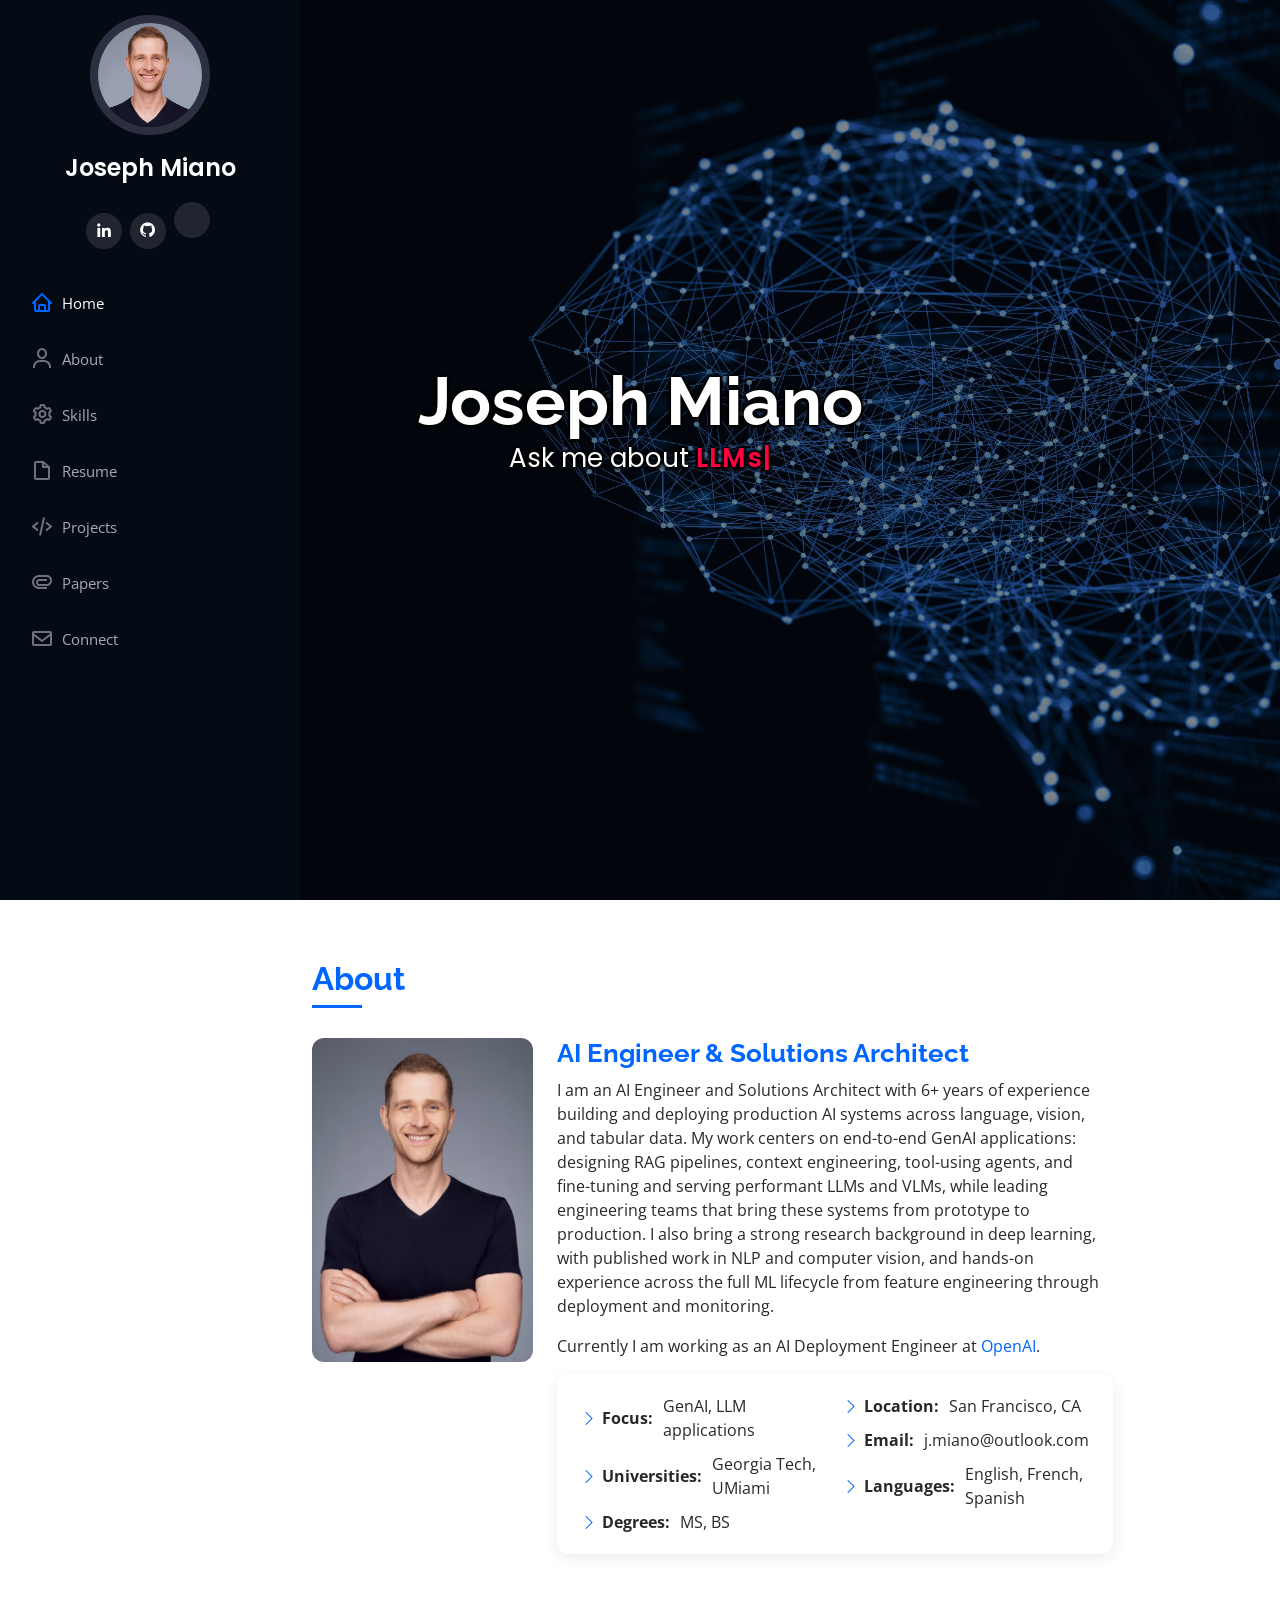
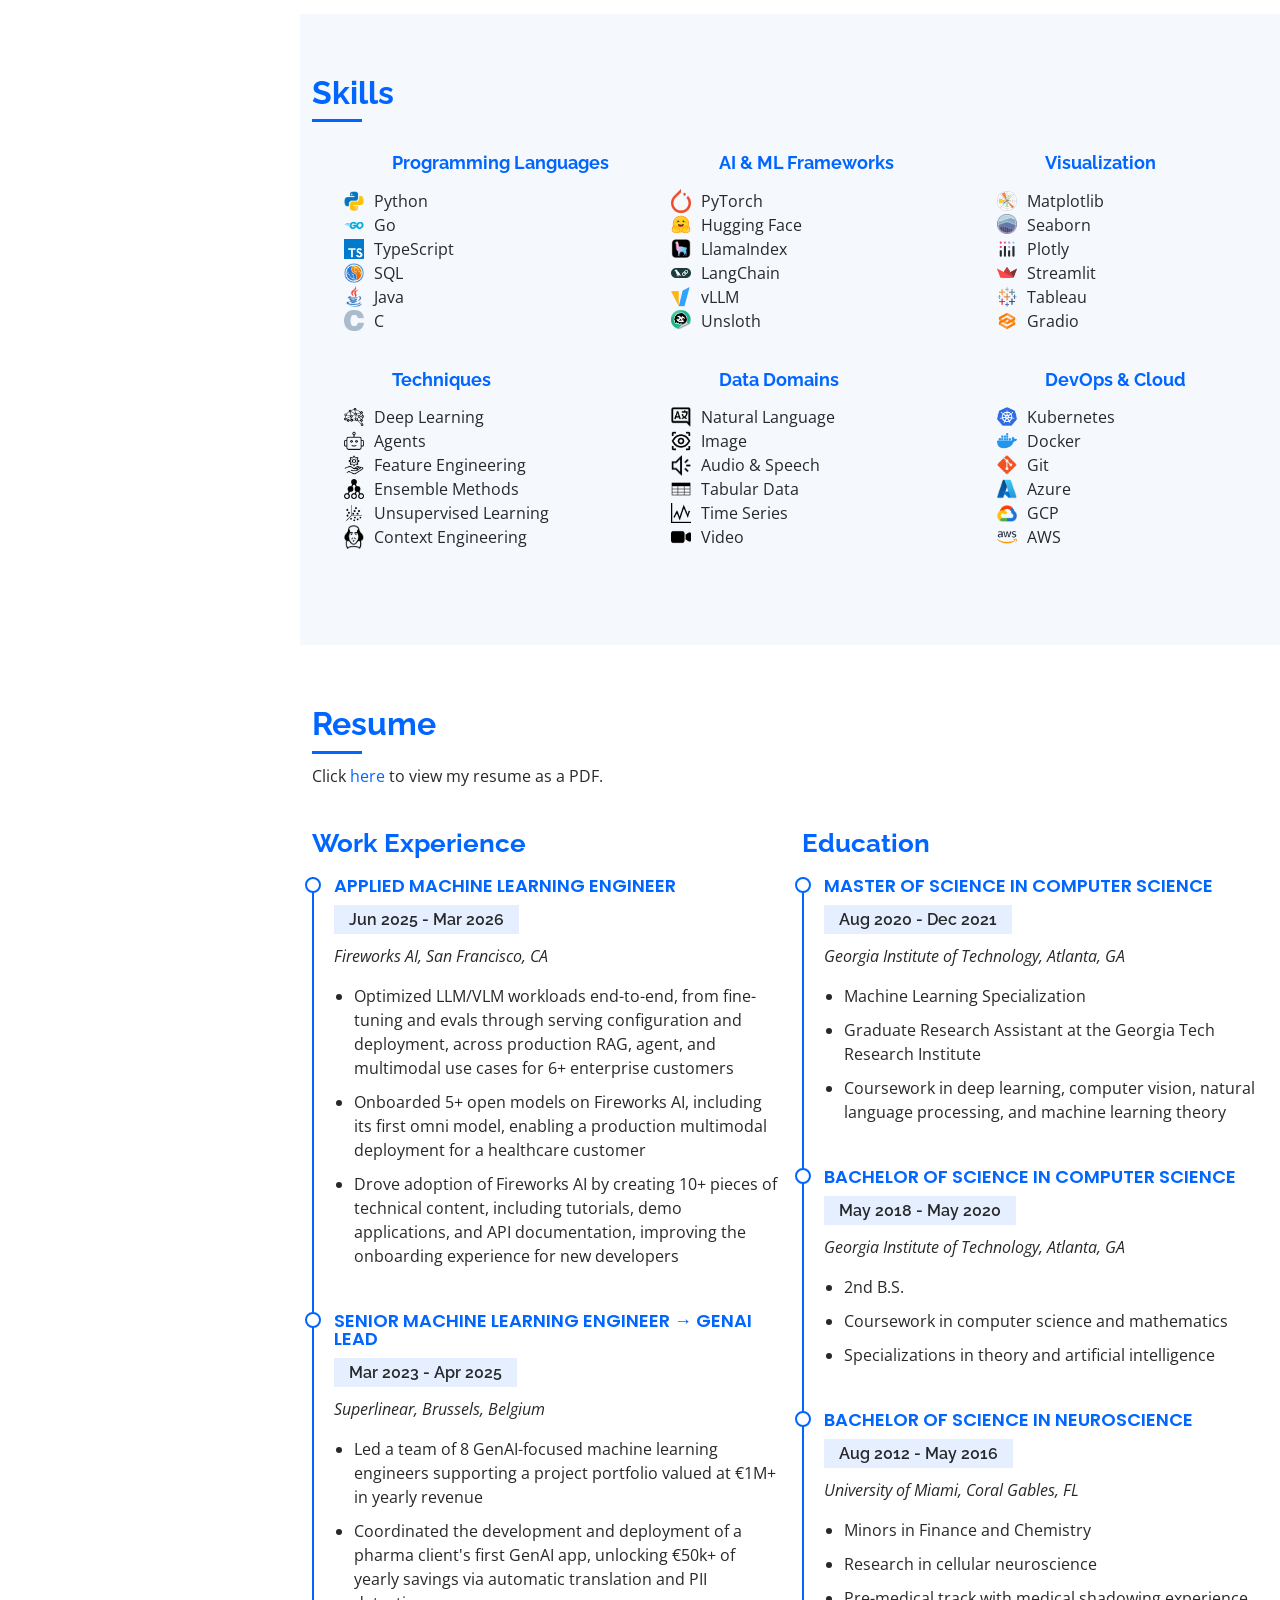
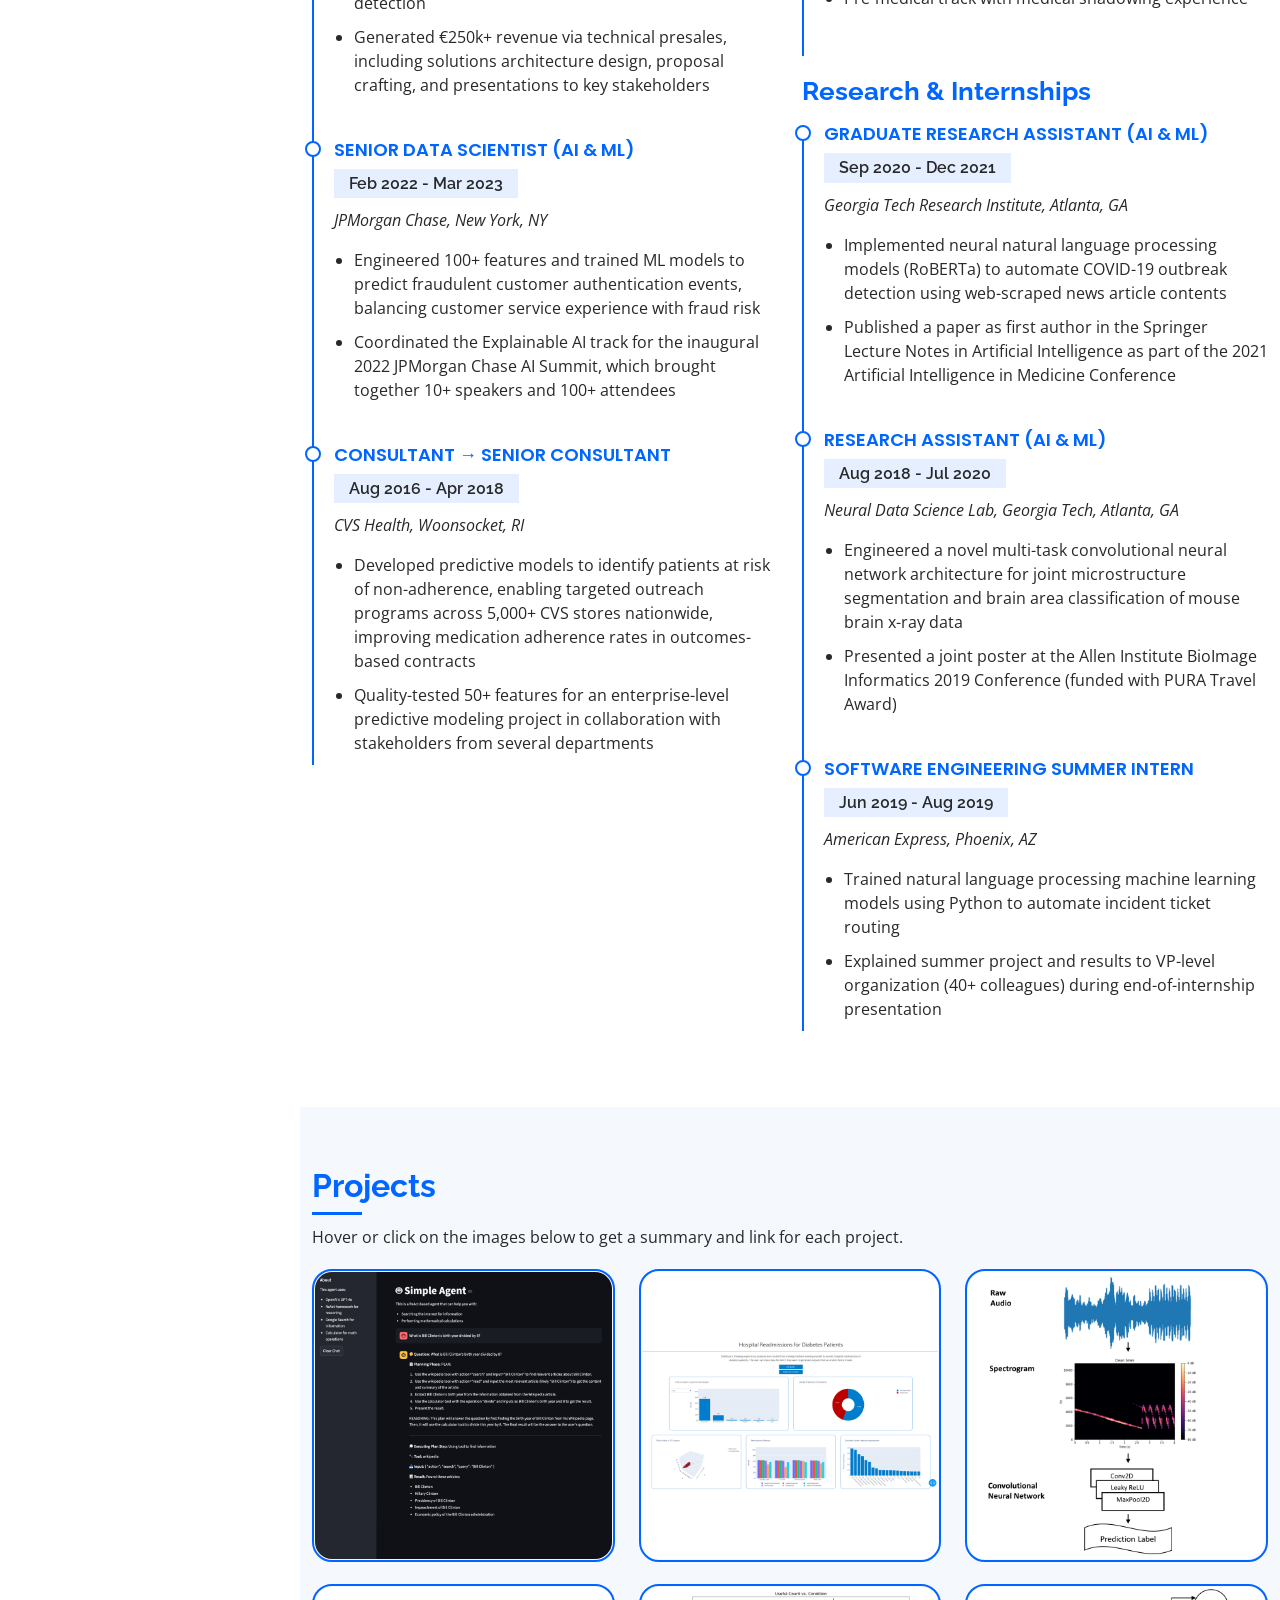
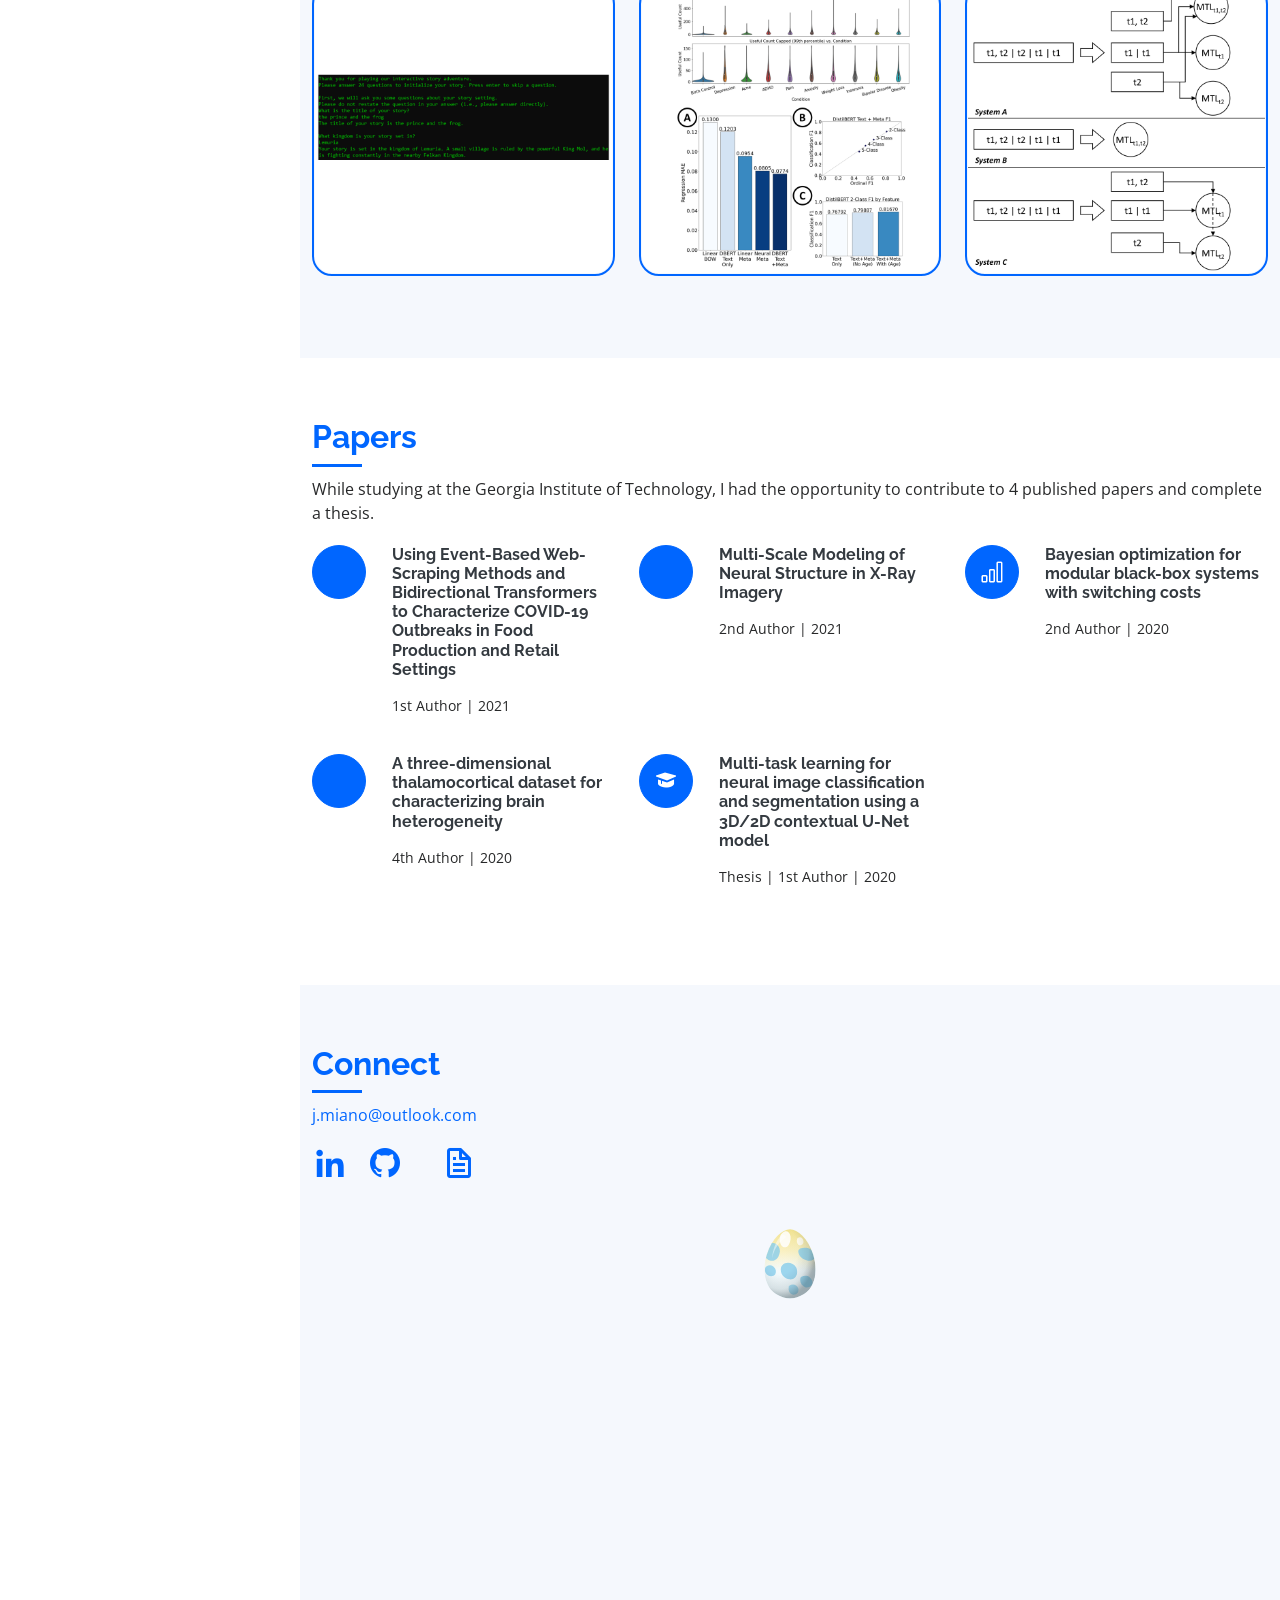
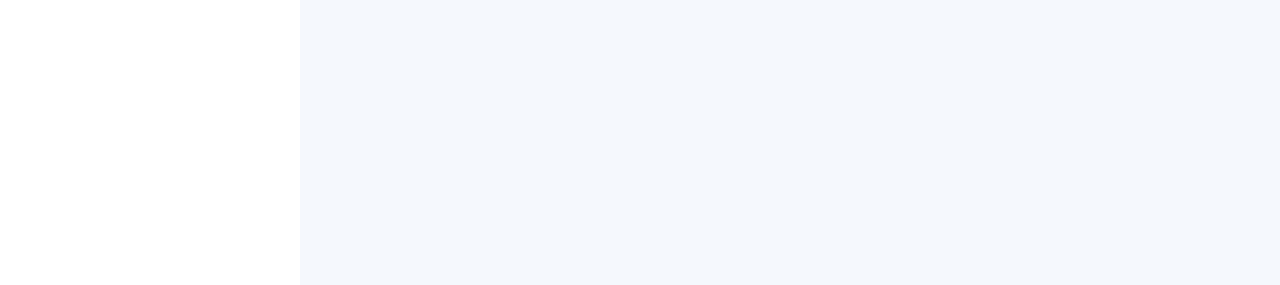
==== index.html @ 92271316 "feat: more focused title" ====
<!DOCTYPE html>
<html lang="en">

<head>
  <meta charset="utf-8">
  <meta content="width=device-width, initial-scale=1.0" name="viewport">

  <title>Joseph Miano | AI Engineer</title>
  <meta content="AI Engineer and Solutions Architect with 6+ years building production AI systems. Portfolio featuring GenAI, LLMs, RAG pipelines, agents, deep learning, computer vision, and NLP." name="description">
  <meta content="joseph, joe, miano, joseph miano, joe miano, joseph d miano, joseph donald miano, data scientist, machine learning, machine learning engineer, software engineer, generative ai, llm, san francisco, sf, bay area, california, deep learning, brain, artificial intelligence, ai, neuroscience, neural network, data science, ai engineer, solutions architect, solution architect, portfolio" name="keywords">
  <meta content="Joseph Miano" name="author">
  <meta content="#0066ff" name="theme-color">
  <link rel="canonical" href="https://josephmiano.com/">

  <!-- Open Graph -->
  <meta property="og:type" content="website">
  <meta property="og:locale" content="en_US">
  <meta property="og:site_name" content="Joseph Miano">
  <meta property="og:title" content="Joseph Miano | AI Engineer">
  <meta property="og:description" content="AI Engineer and Solutions Architect with 6+ years building production AI systems. GenAI, LLMs, RAG, agents, deep learning, and more.">
  <meta property="og:url" content="https://josephmiano.com/">
  <meta property="og:image" content="https://josephmiano.com/assets/img/joseph-miano-ai-engineer.jpg">
  <meta property="og:image:alt" content="Joseph Miano - AI Engineer and Solutions Architect">

  <!-- Twitter Card -->
  <meta name="twitter:card" content="summary">
  <meta name="twitter:title" content="Joseph Miano | AI Engineer">
  <meta name="twitter:description" content="AI Engineer and Solutions Architect with 6+ years building production AI systems. GenAI, LLMs, RAG, agents, deep learning, and more.">
  <meta name="twitter:image" content="https://josephmiano.com/assets/img/joseph-miano-ai-engineer.jpg">
  <meta name="twitter:image:alt" content="Joseph Miano - AI Engineer and Solutions Architect">

  <!-- Favicons -->
  <link href="assets/img/brain-blue.png" rel="icon">
  <link href="assets/img/brain-blue.png" rel="apple-touch-icon">

  <!-- Google Fonts -->
  <link href="https://fonts.googleapis.com/css?family=Open+Sans:300,300i,400,400i,600,600i,700,700i|Raleway:300,300i,400,400i,500,500i,600,600i,700,700i|Poppins:300,300i,400,400i,500,500i,600,600i,700,700i" rel="stylesheet">

  <!-- Vendor CSS Files -->
  <link href="assets/vendor/aos/aos.css" rel="stylesheet">
  <link href="assets/vendor/bootstrap/css/bootstrap.min.css" rel="stylesheet">
  <link href="assets/vendor/bootstrap-icons/bootstrap-icons.css" rel="stylesheet">
  <link href="assets/vendor/boxicons/css/boxicons.min.css" rel="stylesheet">
  <link href="assets/vendor/glightbox/css/glightbox.min.css" rel="stylesheet">
  <link href="assets/vendor/swiper/swiper-bundle.min.css" rel="stylesheet">
  <link href="https://cdn.jsdelivr.net/gh/jpswalsh/academicons@1/css/academicons.min.css" rel="stylesheet">

  <!-- Template Main CSS File -->
  <link href="assets/css/style.css" rel="stylesheet">
  <script>if ('scrollRestoration' in history) history.scrollRestoration = 'manual';</script>

  <!-- Structured Data -->
  <script type="application/ld+json">
  {
    "@context": "https://schema.org",
    "@graph": [
      {
        "@type": "WebSite",
        "@id": "https://josephmiano.com/#website",
        "name": "Joseph Miano",
        "url": "https://josephmiano.com/",
        "publisher": {"@id": "https://josephmiano.com/#person"},
        "inLanguage": "en-US"
      },
      {
        "@type": "WebPage",
        "@id": "https://josephmiano.com/#webpage",
        "url": "https://josephmiano.com/",
        "name": "Joseph Miano | AI Engineer",
        "isPartOf": {"@id": "https://josephmiano.com/#website"},
        "about": {"@id": "https://josephmiano.com/#person"},
        "datePublished": "2021-01-01",
        "dateModified": "2026-03-20",
        "description": "AI Engineer and Solutions Architect with 6+ years building production AI systems. Portfolio featuring GenAI, LLMs, RAG pipelines, agents, deep learning, computer vision, and NLP.",
        "inLanguage": "en-US",
        "primaryImageOfPage": {
          "@type": "ImageObject",
          "url": "https://josephmiano.com/assets/img/joseph-miano-ai-engineer.jpg"
        }
      },
      {
        "@type": "ProfilePage",
        "@id": "https://josephmiano.com/#profilepage",
        "mainEntity": {"@id": "https://josephmiano.com/#person"},
        "dateCreated": "2021-01-01",
        "dateModified": "2026-03-20"
      },
      {
        "@type": "Person",
        "@id": "https://josephmiano.com/#person",
        "name": "Joseph Miano",
        "givenName": "Joseph",
        "familyName": "Miano",
        "additionalName": ["Joe", "Joseph D Miano", "Joseph Donald Miano"],
        "disambiguatingDescription": "AI Engineer and Solutions Architect specializing in GenAI, LLMs, and deep learning, based in San Francisco. Not to be confused with the vascular biology researcher of the same name.",
        "jobTitle": "Applied Machine Learning Engineer",
        "description": "AI Engineer and Solutions Architect with 6+ years building production AI systems across GenAI, LLMs, RAG, agents, deep learning, computer vision, and NLP.",
        "url": "https://josephmiano.com/",
        "email": "j.miano@outlook.com",
        "image": {
          "@type": "ImageObject",
          "url": "https://josephmiano.com/assets/img/joseph-miano-ai-engineer.jpg",
          "caption": "Joseph Miano - AI Engineer"
        },
        "sameAs": [
          "https://www.linkedin.com/in/joseph-miano",
          "https://github.com/jmiano",
          "https://scholar.google.com/citations?user=P4LGsnYAAAAJ&hl=en",
          "https://huggingface.co/jmiano",
          "https://dblp.org/pid/294/3571.html"
        ],
        "worksFor": {
          "@type": "Organization",
          "name": "Fireworks AI",
          "url": "https://fireworks.ai/"
        },
        "alumniOf": [
          {
            "@type": "CollegeOrUniversity",
            "name": "Georgia Institute of Technology",
            "url": "https://www.gatech.edu/"
          },
          {
            "@type": "CollegeOrUniversity",
            "name": "University of Miami",
            "url": "https://www.miami.edu/"
          }
        ],
        "hasCredential": [
          {
            "@type": "EducationalOccupationalCredential",
            "credentialCategory": "degree",
            "educationalLevel": "Master of Science",
            "about": {"@type": "DefinedTerm", "name": "Computer Science"},
            "recognizedBy": {"@type": "CollegeOrUniversity", "name": "Georgia Institute of Technology"}
          },
          {
            "@type": "EducationalOccupationalCredential",
            "credentialCategory": "degree",
            "educationalLevel": "Bachelor of Science",
            "about": {"@type": "DefinedTerm", "name": "Computer Science"},
            "recognizedBy": {"@type": "CollegeOrUniversity", "name": "Georgia Institute of Technology"}
          },
          {
            "@type": "EducationalOccupationalCredential",
            "credentialCategory": "degree",
            "educationalLevel": "Bachelor of Science",
            "about": {"@type": "DefinedTerm", "name": "Neuroscience"},
            "recognizedBy": {"@type": "CollegeOrUniversity", "name": "University of Miami"}
          }
        ],
        "hasOccupation": {
          "@type": "Occupation",
          "name": "AI Engineer",
          "occupationalCategory": "15-2051",
          "skills": "Machine Learning, Deep Learning, Generative AI, Large Language Models, RAG, Computer Vision, NLP"
        },
        "knowsAbout": [
          "Artificial Intelligence",
          "Large Language Models",
          "Generative AI",
          "RAG Pipelines",
          "AI Agents",
          "Deep Learning",
          "Computer Vision",
          "Natural Language Processing",
          "Machine Learning",
          "PyTorch",
          "Python",
          "Retrieval-Augmented Generation",
          "Fine-tuning LLMs",
          "Context Engineering",
          "Solutions Architecture"
        ],
        "knowsLanguage": [
          {"@type": "Language", "name": "English"},
          {"@type": "Language", "name": "French"},
          {"@type": "Language", "name": "Spanish"}
        ],
        "address": {
          "@type": "PostalAddress",
          "addressLocality": "San Francisco",
          "addressRegion": "CA",
          "addressCountry": "US"
        }
      },
      {
        "@type": "ScholarlyArticle",
        "headline": "Using Event-Based Web-Scraping Methods and Bidirectional Transformers to Characterize COVID-19 Outbreaks in Food Production and Retail Settings",
        "author": {"@id": "https://josephmiano.com/#person"},
        "datePublished": "2021",
        "url": "https://link.springer.com/chapter/10.1007/978-3-030-77211-6_21",
        "publisher": {"@type": "Organization", "name": "Springer"},
        "isPartOf": {"@type": "PublicationVolume", "name": "Lecture Notes in Artificial Intelligence"}
      },
      {
        "@type": "ScholarlyArticle",
        "headline": "Multi-Scale Modeling of Neural Structure in X-Ray Imagery",
        "author": {"@id": "https://josephmiano.com/#person"},
        "datePublished": "2021",
        "url": "https://ieeexplore.ieee.org/abstract/document/9506174",
        "publisher": {"@type": "Organization", "name": "IEEE"}
      },
      {
        "@type": "ScholarlyArticle",
        "headline": "Bayesian optimization for modular black-box systems with switching costs",
        "author": {"@id": "https://josephmiano.com/#person"},
        "datePublished": "2020",
        "url": "https://proceedings.mlr.press/v161/lin21c.html",
        "publisher": {"@type": "Organization", "name": "PMLR"}
      },
      {
        "@type": "ScholarlyArticle",
        "headline": "A three-dimensional thalamocortical dataset for characterizing brain heterogeneity",
        "author": {"@id": "https://josephmiano.com/#person"},
        "datePublished": "2020",
        "url": "https://www.nature.com/articles/s41597-020-00692-y",
        "publisher": {"@type": "Organization", "name": "Nature"}
      },
      {
        "@type": "Thesis",
        "headline": "Multi-task learning for neural image classification and segmentation using a 3D/2D contextual U-Net model",
        "author": {"@id": "https://josephmiano.com/#person"},
        "datePublished": "2020",
        "url": "https://repository.gatech.edu/entities/publication/5516d150-8241-43d4-897c-60e61f9ffe4b",
        "inSupportOf": "Bachelor of Science in Computer Science",
        "sourceOrganization": {"@type": "CollegeOrUniversity", "name": "Georgia Institute of Technology"}
      }
    ]
  }
  </script>

  <!-- =======================================================
  * Template Name: iPortfolio - v3.7.0
  * Template URL: https://bootstrapmade.com/iportfolio-bootstrap-portfolio-websites-template/
  * Author: BootstrapMade.com
  * License: https://bootstrapmade.com/license/
  ======================================================== -->
</head>

<body>

  <!-- ======= Mobile nav toggle button ======= -->
  <i class="bi bi-list mobile-nav-toggle d-xl-none"></i>

  <!-- ======= Header ======= -->
  <header id="header">
    <div class="d-flex flex-column">

      <div class="profile">
        <a href="#about" class="scrollto"><img src="assets/img/Joseph-Miano.jpeg" alt="Joseph Miano Portrait" class="img-fluid rounded-circle"></a>
        <div class="text-light profile-name"><a href="index.html">Joseph Miano</a></div>
        <div class="social-links mt-3 text-center">
          <a href="https://www.linkedin.com/in/joseph-miano" class="linkedin" target="_blank" rel="noopener noreferrer"><i class="bx bxl-linkedin"></i></a>
          <a href="https://github.com/jmiano" class="github" target="_blank" rel="noopener noreferrer"><i class="bx bxl-github"></i></a>
          <a href="https://scholar.google.com/citations?user=P4LGsnYAAAAJ&hl=en" class="google-scholar" target="_blank" rel="noopener noreferrer"><i class="ai ai-google-scholar"></i></a>
        </div>
      </div>

      <nav id="navbar" class="nav-menu navbar">
        <ul>
          <li><a href="#hero" class="nav-link scrollto active"><i class="bx bx-home"></i> <span>Home</span></a></li>
          <li><a href="#about" class="nav-link scrollto"><i class="bx bx-user"></i> <span>About</span></a></li>
          <li><a href="#skills" class="nav-link scrollto"><i class="bx bx-cog"></i> <span>Skills</span></a></li>
          <li><a href="#resume" class="nav-link scrollto"><i class="bx bx-file-blank"></i> <span>Resume</span></a></li>
          <li><a href="#projects" class="nav-link scrollto"><i class="bx bx-code-alt"></i> <span>Projects</span></a></li>
          <li><a href="#papers" class="nav-link scrollto"><i class="bx bx-paperclip"></i> <span>Papers</span></a></li>
          <li><a href="#contact" class="nav-link scrollto"><i class="bx bx-envelope"></i> <span>Connect</span></a></li>
        </ul>
      </nav><!-- .nav-menu -->
    </div>
  </header><!-- End Header -->

  <!-- ======= Hero Section ======= -->
  <section id="hero" class="d-flex flex-column justify-content-center align-items-center">
    <div class="hero-container" data-aos="fade-in">
      <h1>Joseph Miano</h1>
    </div>
    <div class="hero-container" data-aos="fade-in">
      <p>Ask me about <span class="typed" data-typed-items="Agents, LLMs, RAG, GenAI, Deep Learning, Machine Learning, Computer Vision, NLP"></span></p>
    </div>
  </section><!-- End Hero -->

  <main id="main">

    <!-- ======= About Section ======= -->
    <section id="about" class="about">
      <div class="container">

        <div class="section-title">
          <h2>About</h2>
        </div>
        <div class="row" style="align-items: start;">
          <div class="col-lg-3 col-md-4 mb-4 mb-lg-0" data-aos="fade-right">
            <img src="assets/img/joseph-miano-ai-engineer.jpg" class="img-fluid about-photo" alt="Joseph Miano Profile" style="border-radius: 12px;">
          </div>
          <div class="col-lg-7 col-md-8 content d-flex flex-column" data-aos="fade-left">
            <h3 style="margin-top: 0;">AI Engineer &amp; Solutions Architect </h3>
            <p>I am an AI Engineer and Solutions Architect with 6+ years of experience building and deploying production AI systems across language, vision, and tabular data.
              My work centers on end-to-end GenAI applications: designing RAG pipelines, context engineering, tool-using agents, and fine-tuning and serving performant LLMs and VLMs, while leading engineering teams that bring these systems from prototype to production.
              I also bring a strong research background in deep learning, with published work in NLP and computer vision, and hands-on experience across the full ML lifecycle from feature engineering through deployment and monitoring.</p>
            <p>Currently I am working as an AI Deployment Engineer at <a href="https://openai.com/" target="_blank" rel="noopener noreferrer">OpenAI</a>.</p>
            <div>
            <div style="padding: 1.25rem 1.5rem; border-radius: 12px; background: #fff; box-shadow: 0 4px 16px rgba(0, 0, 0, 0.08); display: inline-block; text-align: left;">
              <ul style="margin-bottom: 0;" class="about-details">
                <li><i class="bi bi-chevron-right" style="color: #0066ff;"></i> <strong>Focus:</strong> <span>GenAI, LLM applications</span></li>
                <li><i class="bi bi-chevron-right" style="color: #0066ff;"></i> <strong>Universities:</strong> <span>Georgia Tech, UMiami</span></li>
                <li><i class="bi bi-chevron-right" style="color: #0066ff;"></i> <strong>Degrees:</strong> <span>MS, BS</span></li>
                <li><i class="bi bi-chevron-right" style="color: #0066ff;"></i> <strong>Location:</strong> <span>San Francisco, CA</span></li>
                <li><i class="bi bi-chevron-right" style="color: #0066ff;"></i> <strong>Email:</strong> <span>j.miano@outlook.com</span></li>
                <li><i class="bi bi-chevron-right" style="color: #0066ff;"></i> <strong>Languages:</strong> <span>English, French, Spanish</span></li>
              </ul>
            </div>
            </div>
          </div>
        </div>
      </div>
    </section><!-- End About Section -->

<!-- ======= Skills Section ======= -->
<section id="skills" class="skills section-bg">
  <div class="container">
    <div class="section-title">
      <h2>Skills</h2>
    </div>
    <div class="row">
      <!-- Programming Languages -->
      <div class="col-lg-4 col-md-6 icon-box" data-aos="fade-up">
        <h4 class="title">Programming Languages</h4>
        <ul>
          <li class="python-li">Python</li>
          <li class="go-li">Go</li>
          <li class="typescript-li">TypeScript</li>
          <li class="sql-li">SQL</li>
          <li class="java-li">Java</li>
          <li class="c-li">C</li>
        </ul>
      </div>

      <!-- AI & ML Frameworks -->
      <div class="col-lg-4 col-md-6 icon-box" data-aos="fade-up" data-aos-delay="100">
        <h4 class="title">AI &amp; ML Frameworks</h4>
        <ul>
          <li class="pytorch-li">PyTorch</li>
          <li class="huggingface-li">Hugging Face</li>
          <li class="llamaindex-li">LlamaIndex</li>
          <li class="langchain-li">LangChain</li>
          <li class="vllm-li">vLLM</li>
          <li class="unsloth-li">Unsloth</li>
        </ul>
      </div>

      <!-- Visualization -->
      <div class="col-lg-4 col-md-6 icon-box" data-aos="fade-up" data-aos-delay="200">
        <h4 class="title">Visualization</h4>
        <ul>
          <li class="matplotlib-li">Matplotlib</li>
          <li class="seaborn-li">Seaborn</li>
          <li class="plotly-li">Plotly</li>
          <li class="streamlit-li">Streamlit</li>
          <li class="tableau-li">Tableau</li>
          <li class="gradio-li">Gradio</li>
        </ul>
      </div>

      <!-- Techniques -->
      <div class="col-lg-4 col-md-6 icon-box" data-aos="fade-up" data-aos-delay="200">
        <h4 class="title">Techniques</h4>
        <ul>
          <li class="nn-li">Deep Learning</li>
          <li class="agents-li">Agents</li>
          <li class="feat-li">Feature Engineering</li>
          <li class="ensemble-li">Ensemble Methods</li>
          <li class="unsupervised-li">Unsupervised Learning</li>
          <li class="prompt-li">Context Engineering</li>
        </ul>
      </div>

      <!-- Data Domains -->
      <div class="col-lg-4 col-md-6 icon-box" data-aos="fade-up" data-aos-delay="200">
        <h4 class="title">Data Domains</h4>
        <ul>
          <li class="nlp-li">Natural Language</li>
          <li class="cv-li">Image</li>
          <li class="speech-li">Audio &amp; Speech</li>
          <li class="tabular-li">Tabular Data</li>
          <li class="timeseries-li">Time Series</li>
          <li class="video-li">Video</li>
        </ul>
      </div>

      <!-- DevOps & Cloud -->
      <div class="col-lg-4 col-md-6 icon-box" data-aos="fade-up" data-aos-delay="200">
        <h4 class="title">DevOps &amp; Cloud</h4>
        <ul>
          <li class="kubernetes-li">Kubernetes</li>
          <li class="docker-li">Docker</li>
          <li class="git-li">Git</li>
          <li class="azure-li">Azure</li>
          <li class="gcp-li">GCP</li>
          <li class="aws-li">AWS</li>
        </ul>
      </div>
    </div>
  </div>
</section>
<!-- End Skills Section -->


    <!-- ======= Resume Section ======= -->
    <section id="resume" class="resume">
      <div class="container">
        <div class="section-title">
          <h2>Resume</h2>
          <p>Click <a href="https://drive.google.com/file/d/1QTfLG1ndWlWSir4dKZ8InisNLX8Cs8UA/view" target="_blank" rel="noopener noreferrer">here</a> to view my resume as a PDF.</p>
        </div>
        <div class="row">
          <div class="col-lg-6" data-aos="fade-up">
            <h3 class="resume-title">Work Experience</h3>
            <div class="resume-item">
              <h4>Applied Machine Learning Engineer</h4>
              <h5>Jun 2025 - Mar 2026</h5>
              <p><em>Fireworks AI, San Francisco, CA </em></p>
              <ul>
                <li>Optimized LLM/VLM workloads end-to-end, from fine-tuning and evals through serving configuration and deployment, across production RAG, agent, and multimodal use cases for 6+ enterprise customers</li>
                <li>Onboarded 5+ open models on Fireworks AI, including its first omni model, enabling a production multimodal deployment for a healthcare customer</li>
                <li>Drove adoption of Fireworks AI by creating 10+ pieces of technical content, including tutorials, demo applications, and API documentation, improving the onboarding experience for new developers</li>
              </ul>
            </div>
            <div class="resume-item">
              <h4>Senior Machine Learning Engineer → GenAI Lead</h4>
              <h5>Mar 2023 - Apr 2025</h5>
              <p><em>Superlinear, Brussels, Belgium </em></p>
              <ul>
                <li>Led a team of 8 GenAI-focused machine learning engineers supporting a project portfolio valued at €1M+ in yearly revenue</li>
                <li>Coordinated the development and deployment of a pharma client's first GenAI app, unlocking €50k+ of yearly savings via automatic translation and PII detection</li>
                <li>Generated €250k+ revenue via technical presales, including solutions architecture design, proposal crafting, and presentations to key stakeholders</li>
              </ul>
            </div>
            <div class="resume-item">
              <h4>Senior Data Scientist (AI & ML)</h4>
              <h5>Feb 2022 - Mar 2023</h5>
              <p><em>JPMorgan Chase, New York, NY </em></p>
              <ul>
                <li>Engineered 100+ features and trained ML models to predict fraudulent customer authentication events, balancing customer service experience with fraud risk</li>
                <li>Coordinated the Explainable AI track for the inaugural 2022 JPMorgan Chase AI Summit, which brought together 10+ speakers and 100+ attendees</li>
              </ul>
            </div>
            <div class="resume-item">
              <h4>Consultant → Senior Consultant</h4>
              <h5>Aug 2016 - Apr 2018</h5>
              <p><em>CVS Health, Woonsocket, RI</em></p>
              <ul>
                <li>Developed predictive models to identify patients at risk of non-adherence, enabling targeted outreach programs across 5,000+ CVS stores nationwide, improving medication adherence rates in outcomes-based contracts</li>
                <li>Quality-tested 50+ features for an enterprise-level predictive modeling project in collaboration with stakeholders from several departments</li>
              </ul>
            </div>
          </div>
          <div class="col-lg-6" data-aos="fade-up" data-aos-delay="100">
            <h3 class="resume-title">Education</h3>
            <div class="resume-item">
              <h4>Master of Science in Computer Science</h4>
              <h5>Aug 2020 - Dec 2021</h5>
              <p><em>Georgia Institute of Technology, Atlanta, GA</em></p>
              <ul>
                <li>Machine Learning Specialization</li>
                <li>Graduate Research Assistant at the Georgia Tech Research Institute</li>
                <li>Coursework in deep learning, computer vision, natural language processing, and machine learning theory</li>
              </ul>
            </div>
            <div class="resume-item">
              <h4>Bachelor of Science in Computer Science</h4>
              <h5>May 2018 - May 2020</h5>
              <p><em>Georgia Institute of Technology, Atlanta, GA</em></p>
              <ul>
                <li>2nd B.S.</li>
                <li>Coursework in computer science and mathematics</li>
                <li>Specializations in theory and artificial intelligence</li>
              </ul>
            </div>
            <div class="resume-item">
              <h4>Bachelor of Science in Neuroscience</h4>
              <h5>Aug 2012 - May 2016</h5>
              <p><em>University of Miami, Coral Gables, FL</em></p>
              <ul>
                <li>Minors in Finance and Chemistry</li>
                <li>Research in cellular neuroscience</li>
                <li>Pre-medical track with medical shadowing experience</li>
              </ul>
            </div>
            <h3 class="resume-title">Research & Internships</h3>
            <div class="resume-item">
              <h4>Graduate Research Assistant (AI & ML)</h4>
              <h5>Sep 2020 - Dec 2021</h5>
              <p><em>Georgia Tech Research Institute, Atlanta, GA</em></p>
              <ul>
                <li>Implemented neural natural language processing models (RoBERTa) to automate COVID-19 outbreak detection using web-scraped news article contents</li>
                <li>Published a paper as first author in the Springer Lecture Notes in Artificial Intelligence as part of the 2021 Artificial Intelligence in Medicine Conference</li>
              </ul>
            </div>
            <div class="resume-item">
              <h4>Research Assistant (AI & ML)</h4>
              <h5>Aug 2018 - Jul 2020</h5>
              <p><em>Neural Data Science Lab, Georgia Tech, Atlanta, GA</em></p>
              <ul>
                <li>Engineered a novel multi-task convolutional neural network architecture for joint microstructure segmentation and brain area classification of mouse brain x-ray data</li>
                <li>Presented a joint poster at the Allen Institute BioImage Informatics 2019 Conference (funded with PURA Travel Award)</li>
              </ul>
            </div>
            <div class="resume-item">
              <h4>Software Engineering Summer Intern</h4>
              <h5>Jun 2019 - Aug 2019</h5>
              <p><em>American Express, Phoenix, AZ</em></p>
              <ul>
                <li>Trained natural language processing machine learning models using Python to automate incident ticket routing</li>
                <li>Explained summer project and results to VP-level organization (40+ colleagues) during end-of-internship presentation</li>
              </ul>
            </div>
          </div>
        </div>

      </div>
    </section><!-- End Resume Section -->
    <!-- ======= Projects Section ======= -->
    <section id="projects" class="projects section-bg">
      <div class="container">

        <div class="section-title">
          <h2>Projects</h2>
          <p>Hover or click on the images below to get a summary and link for each project.</p>
        </div>


        <div class="row portfolio-container" data-aos="fade-up" data-aos-delay="100">

          <div class="col-lg-4 col-md-6 portfolio-item filter-app" style="margin-bottom:22px">
            <div class="portfolio-wrap">
              <img src="assets/img/portfolio/simple-agent.png" class="img-fluid" alt="Simple Agent" style="padding:1px;border:2px solid #0066ff;border-radius:20px">
              <div class="proj_img_overlay">
                <div class="proj_img_title" style="font-weight: bold; color: #0066ff">Simple Agent</div>
                <p class="proj_img_desc" style="padding-top: 2px; padding-bottom: 2px; margin-top: 2px; margin-bottom: 2px">This Streamlit chat app showcases a ReAct agent powered by GPT-4o function calling, giving the model step-by-step reasoning and tool execution in one interface.</p>
                <p class="proj_img_desc" style="padding-top: 2px; padding-bottom: 2px; margin-top: 2px; margin-bottom: 2px">The agent selects from Google Search, Wikipedia, Calculator, and DateTime tools to fetch live facts, solve equations, and handle date math before crafting the final answer.</p>
                <p class="proj_img_desc" style="padding-top: 2px; padding-bottom: 2px; margin-top: 2px; margin-bottom: 2px">This is a self-contained repo with modular tool registry, tests, and conda env: clone, run <code>streamlit run src/app.py</code>, or extend with new tools in minutes.</p>
                <div class="buttons-side">
                  <div class="button1">
                    <a href="https://github.com/jmiano/simple-agent" target="_blank" rel="noopener noreferrer">
                      <img src='https://img.shields.io/static/v1?label=&message=Project Repository&color=0066ff&logo=github&logoColor=white' alt="View project repository on GitHub">
                    </a>
                  </div>
                  <!-- <div class="button2">
                    <a href="http://3.137.207.248:9001/" target="_blank" rel="noopener noreferrer">
                      <img src='https://img.shields.io/static/v1?label=&message=Live Dashboard&color=ff9900&logo=amazonaws&logoColor=white' alt="View live dashboard on AWS">
                    </a>
                  </div>-->
                </div>
              </div>
            </div>
          </div>

          <div class="col-lg-4 col-md-6 portfolio-item filter-app" style="margin-bottom:22px">
            <div class="portfolio-wrap">
              <img src="assets/img/portfolio/readash.png" class="img-fluid" alt="Diabetes Readmission Dashboard Project Image" style="padding:1px;border:2px solid #0066ff;border-radius:20px">
              <div class="proj_img_overlay">
                <div class="proj_img_title" style="font-weight: bold; color: #0066ff">Diabetes Readmission Dashboard</div>
                <p class="proj_img_desc" style="padding-top: 2px; padding-bottom: 2px; margin-top: 2px; margin-bottom: 2px">In this project, I deployed a random forest model and dashboard on AWS visualizing data and predictions for diabetes hospital readmissions.</p>
                <p class="proj_img_desc" style="padding-top: 2px; padding-bottom: 2px; margin-top: 2px; margin-bottom: 2px">In addition to interactive visualizations, the dashboard enables the user to upload their own data and download model predictions.</p>
                <p class="proj_img_desc" style="padding-top: 2px; padding-bottom: 2px; margin-top: 2px; margin-bottom: 2px">Of the various models trained and tested, random forest performed the best, and the two most important features predicting hospital readmission were the number of lab procedures and the number of medications for the patient.</p>
                <div class="buttons-side">
                  <div class="button1">
                    <a href="https://github.com/jmiano/ReaDash" target="_blank" rel="noopener noreferrer">
                      <img src='https://img.shields.io/static/v1?label=&message=Project Repository&color=0066ff&logo=github&logoColor=white' alt="View project repository on GitHub">
                    </a>
                  </div>
                  <!-- <div class="button2">
                    <a href="http://3.137.207.248:9001/" target="_blank" rel="noopener noreferrer">
                      <img src='https://img.shields.io/static/v1?label=&message=Live Dashboard&color=ff9900&logo=amazonaws&logoColor=white' alt="View live dashboard on AWS">
                    </a>
                  </div>-->
                </div>
              </div>
            </div>
          </div>

          <div class="col-lg-4 col-md-6 portfolio-item filter-app" style="margin-bottom:22px">
            <div class="portfolio-wrap">
              <img src="assets/img/portfolio/audio_model_diagram.PNG" class="img-fluid" alt="Neural Network Graceful Degradation Project Image" style="padding:1px;border:2px solid #0066ff;border-radius:20px">
              <div class="proj_img_overlay">
                <div class="proj_img_title" style="font-weight: bold; color: #0066ff">Neural Network Graceful Degradation</div>
                <p class="proj_img_desc" style="padding-top: 2px; padding-bottom: 2px; margin-top: 2px; margin-bottom: 2px">In this project, we studied the impact of noisy samples and pruning neural networks on image and audio through the lens of the cognitive science model of graceful degradation.</p>
                <p class="proj_img_desc" style="padding-top: 2px; padding-bottom: 2px; margin-top: 2px; margin-bottom: 2px">My focus in the project was the audio data, for which I trained 1D convolutional neural networks to process raw audio and 2D ones to process spectrogram-transformed audio.</p>
                <p class="proj_img_desc" style="padding-top: 2px; padding-bottom: 2px; margin-top: 2px; margin-bottom: 2px">We found that our neural networks were quite resilient to pruning when retrained and could learn to adapt to noisy inputs.</p>
                <div class="button1">
                  <a href="https://github.com/jmiano/Neural_Graceful_Degradation" target="_blank" rel="noopener noreferrer">
                    <img src='https://img.shields.io/static/v1?label=&message=Project Repository&color=0066ff&logo=github&logoColor=white' alt="View project repository on GitHub">
                  </a>
                </div>
              </div>
            </div>
          </div>

          <div class="col-lg-4 col-md-6 portfolio-item filter-web" style="margin-bottom:22px">
            <div class="portfolio-wrap">
              <img src="assets/img/portfolio/med_review_plot.png" class="img-fluid" alt="Medication Review Modeling Project Image" style="padding:1px;border:2px solid #0066ff;border-radius:20px">
              <div class="proj_img_overlay">
                <div class="proj_img_title" style="font-weight: bold; color: #0066ff">Medication Review Modeling</div>
                <p class="proj_img_desc" style="padding-top: 2px; padding-bottom: 2px; margin-top: 2px; margin-bottom: 2px">In this project, we studied the relationship between medication review text, metadata, and review usefulness.</p>
                <p class="proj_img_desc" style="padding-top: 2px; padding-bottom: 2px; margin-top: 2px; margin-bottom: 2px;">My focus in the project was exploratory data analysis and training of text-only DistilBERT models to process the text and hybrid DistilBERT models to process the text and metadata jointly.</p>
                <p class="proj_img_desc" style="padding-top: 2px; padding-bottom: 2px; margin-top: 2px; margin-bottom: 2px">Overall, we were able to predict review usefulness successfully from both the text only and the metadata only, but that the hybrid model performed best.</p>
                <div class="button1">
                  <a href="https://github.com/jmiano/Med_Review_NLP" target="_blank" rel="noopener noreferrer">
                    <img src='https://img.shields.io/static/v1?label=&message=Project Repository&color=0066ff&logo=github&logoColor=white' alt="View project repository on GitHub">
                  </a>
                </div>
              </div>
            </div>
          </div>

          <div class="col-lg-4 col-md-6 portfolio-item filter-card" style="margin-bottom:22px">
            <div class="portfolio-wrap">
              <img src="assets/img/portfolio/MTL_diagram.png" class="img-fluid" alt="Latency-aware Pruning for MTL Project Image" style="padding:1px;border:2px solid #0066ff;border-radius:20px">
              <div class="proj_img_overlay">
                <div class="proj_img_title" style="font-weight: bold; color: #0066ff">Latency-aware Pruning for MTL</div>
                <p class="proj_img_desc" style="padding-top: 2px; padding-bottom: 2px; margin-top: 2px; margin-bottom: 2px">In this project, we developed a prototype machine learning inference system that leverages pruning of MTL (multi-task learning) neural networks.</p>
                <p class="proj_img_desc" style="padding-top: 2px; padding-bottom: 2px; margin-top: 2px; margin-bottom: 2px">My focus in this project was the multi-task neural network architecture design and implementation, as well as the experiments related to pruning and varying task-head length.</p>
                <p class="proj_img_desc" style="padding-top: 2px; padding-bottom: 2px; margin-top: 2px; margin-bottom: 2px">We found that pruned and fine-tuned MTL neural networks achieved higher accuracy-latency trade-offs than single-task models.</p>
                <div class="button1">
                  <a href="https://github.com/jmiano/MTLSys" target="_blank" rel="noopener noreferrer">
                    <img src='https://img.shields.io/static/v1?label=&message=Project Repository&color=0066ff&logo=github&logoColor=white' alt="View project repository on GitHub">
                  </a>
                </div>
              </div>
            </div>
          </div>

          <div class="col-lg-4 col-md-6 portfolio-item filter-web">
            <div class="portfolio-wrap">
              <img src="assets/img/portfolio/story_gen.png" class="img-fluid" alt="Interactive Story Generation Project Image" style="padding:1px;border:2px solid #0066ff;border-radius:20px">
              <div class="proj_img_overlay">
                <div class="proj_img_title" style="font-weight: bold; color: #0066ff">Interactive Story Generation</div>
                <p class="proj_img_desc" style="padding-top: 2px; padding-bottom: 2px; margin-top: 2px; margin-bottom: 2px">In this project, we developed a framework for interactive story generation by leveraging GPT-2.</p>
                <p class="proj_img_desc" style="padding-top: 2px; padding-bottom: 2px; margin-top: 2px; margin-bottom: 2px">My focus in this project was to fine-tune GPT-2 to enable prompt-based story generation and to develop an interface for users to interact with.</p>
                <p class="proj_img_desc" style="padding-top: 2px; padding-bottom: 2px; margin-top: 2px; margin-bottom: 2px">By breaking up the story generation process into smaller chunks, we were able to create a compelling user experience for user-driven stories.</p>
                <div class="button1">
                  <a href="https://github.com/jjacob35/Interactive-Story-Generation" target="_blank" rel="noopener noreferrer">
                    <img src='https://img.shields.io/static/v1?label=&message=Project Repository&color=0066ff&logo=github&logoColor=white' alt="View project repository on GitHub">
                  </a>
                </div>
              </div>
            </div>
          </div>

        </div>

      </div>
    </section><!-- End Projects Section -->

    <!-- ======= Papers Section ======= -->
    <section id="papers" class="papers">
      <div class="container">

        <div class="section-title">
          <h2>Papers</h2>
          <p>While studying at the Georgia Institute of Technology, I had the opportunity to contribute to 4 published papers and complete a thesis. </p>
        </div>

        <div class="row">
          <div class="col-lg-4 col-md-6 icon-box" data-aos="fade-up">
            <div class="icon"><i class="ai ai-springer"></i></div>
            <h4 class="title"><a href="https://link.springer.com/chapter/10.1007/978-3-030-77211-6_21" target="_blank" rel="noopener noreferrer">Using Event-Based Web-Scraping Methods and Bidirectional Transformers to Characterize COVID-19 Outbreaks in Food Production and Retail Settings</a></h4>
            <p class="description">1st Author | 2021</p>
          </div>
          <div class="col-lg-4 col-md-6 icon-box" data-aos="fade-up" data-aos-delay="100">
            <div class="icon"><i class="ai ai-ieee"></i></div>
            <h4 class="title"><a href="https://ieeexplore.ieee.org/abstract/document/9506174" target="_blank" rel="noopener noreferrer">Multi-Scale Modeling of Neural Structure in X-Ray Imagery</a></h4>
            <p class="description">2nd Author | 2021</p>
          </div>
          <div class="col-lg-4 col-md-6 icon-box" data-aos="fade-up" data-aos-delay="200">
            <div class="icon"><i class="bi bi-bar-chart"></i></div>
            <h4 class="title"><a href="https://proceedings.mlr.press/v161/lin21c.html" target="_blank" rel="noopener noreferrer">Bayesian optimization for modular black-box systems with switching costs</a></h4>
            <p class="description">2nd Author | 2020</p>
          </div>
          <div class="col-lg-4 col-md-6 icon-box" data-aos="fade-up" data-aos-delay="300">
            <div class="icon"><i class="ai ai-biorxiv"></i></div>
            <h4 class="title"><a href="https://www.nature.com/articles/s41597-020-00692-y" target="_blank" rel="noopener noreferrer">A three-dimensional thalamocortical dataset for characterizing brain heterogeneity</a></h4>
            <p class="description">4th Author | 2020</p>
          </div>
          <div class="col-lg-4 col-md-6 icon-box" data-aos="fade-up" data-aos-delay="400">
            <div class="icon"><i class="bx bxs-graduation"></i></div>
            <h4 class="title"><a href="https://repository.gatech.edu/entities/publication/5516d150-8241-43d4-897c-60e61f9ffe4b" target="_blank" rel="noopener noreferrer">Multi-task learning for neural image classification and segmentation using a 3D/2D contextual U-Net model</a></h4>
            <p class="description">Thesis | 1st Author | 2020</p>
          </div>
        </div>

      </div>
    </section><!-- End Papers Section -->
    
    <!-- ======= Contact Section ======= -->
    <section id="contact" class="contact section-bg">
      <div class="container">

        <div class="section-title">
          <h2>Connect</h2>
          <div style="display: inline-block;">
            <p style="margin-bottom: 0.75rem;"><a href="mailto:j.miano@outlook.com">j.miano@outlook.com</a></p>
            <div class="contact-social" style="display: flex; justify-content: space-between;">
              <a href="https://www.linkedin.com/in/joseph-miano" target="_blank" rel="noopener noreferrer"><i class="bx bxl-linkedin"></i></a>
              <a href="https://github.com/jmiano" target="_blank" rel="noopener noreferrer"><i class="bx bxl-github"></i></a>
              <a href="https://scholar.google.com/citations?user=P4LGsnYAAAAJ&hl=en" target="_blank" rel="noopener noreferrer"><i class="ai ai-google-scholar"></i></a>
              <a href="https://drive.google.com/file/d/1QTfLG1ndWlWSir4dKZ8InisNLX8Cs8UA/view" target="_blank" rel="noopener noreferrer"><i class="bx bx-file"></i></a>
            </div>
          </div>
          <div class="easter-egg-trigger" data-no-section-scroll="true" aria-label="Easter Egg" title="Easter Egg">
            <span class="easter-egg-motion" aria-hidden="true">
              <span class="easter-egg-shell">
                <img class="easter-egg-icon easter-egg-icon-whole" src="assets/img/egg.svg" alt="" draggable="false">
                <span class="easter-egg-half easter-egg-half-left">
                  <img class="easter-egg-icon" src="assets/img/egg.svg" alt="" draggable="false">
                </span>
                <span class="easter-egg-half easter-egg-half-right">
                  <img class="easter-egg-icon" src="assets/img/egg.svg" alt="" draggable="false">
                </span>
                <span class="easter-egg-core"></span>
              </span>
            </span>
          </div>
        </div>

        <div class="neural-digit-classifier" data-no-section-scroll="true" style="display: none;">
          <div class="neural-digit-classifier-content">
            <button type="button" class="neural-digit-classifier-close" aria-label="Close">&times;</button>
            <div class="neural-digit-classifier-header">
              <div>
                <span class="neural-digit-classifier-badge">Interactive</span>
                <h3>Neural Digit Classifier</h3>
                <p>Build your own neural network and teach it to recognize digits:</p>
                <ol class="neural-digit-classifier-steps">
                  <li><strong>Click</strong> in the columns below to add neurons</li>
                  <li><strong>Pick a digit</strong> (0–9) for the network to recognize</li>
                  <li>Click <strong>Predict</strong> to see the network's prediction</li>
                  <li>Click <strong>Train</strong> to improve the network's accuracy</li>
                </ol>
              </div>
              <div class="neural-digit-classifier-controls" style="position: relative;">
                <button type="button" class="neural-digit-classifier-btn neural-digit-classifier-btn-secondary neural-digit-classifier-hints-toggle">Hints</button>
                <button type="button" class="neural-digit-classifier-btn neural-digit-classifier-btn-secondary" data-neural-action="clear">Reset</button>
                <div class="neural-digit-classifier-hints">
                  <div class="neural-digit-classifier-hint-track" aria-live="polite">
                    <div class="neural-digit-classifier-hint-slide active">Try adding all 15 input neurons so each pixel has a direct path into the network.</div>
                    <div class="neural-digit-classifier-hint-slide">Add neurons to Input, Hidden 1, and Hidden 2 to create a complete path through the network.</div>
                    <div class="neural-digit-classifier-hint-slide">Adding more neurons to both hidden layers gives the network more capacity to tell digits apart.</div>
                    <div class="neural-digit-classifier-hint-slide">Training stacks across runs, so a few training passes may work better than resetting.</div>
                  </div>
                  <div class="neural-digit-classifier-hint-nav">
                    <button type="button" class="neural-digit-classifier-hint-arrow neural-digit-classifier-hint-prev" aria-label="Previous hint">&larr;</button>
                    <button type="button" class="neural-digit-classifier-hint-arrow neural-digit-classifier-hint-next" aria-label="Next hint">&rarr;</button>
                  </div>
                </div>
              </div>
            </div>

            <div class="neural-digit-classifier-input-row" data-no-section-scroll="true">
              <div class="neural-digit-classifier-digits">
                <button type="button" class="neural-digit-classifier-digit" data-digit="0">0</button>
                <button type="button" class="neural-digit-classifier-digit" data-digit="1">1</button>
                <button type="button" class="neural-digit-classifier-digit" data-digit="2">2</button>
                <button type="button" class="neural-digit-classifier-digit" data-digit="3">3</button>
                <button type="button" class="neural-digit-classifier-digit" data-digit="4">4</button>
                <button type="button" class="neural-digit-classifier-digit" data-digit="5">5</button>
                <button type="button" class="neural-digit-classifier-digit" data-digit="6">6</button>
                <button type="button" class="neural-digit-classifier-digit" data-digit="7">7</button>
                <button type="button" class="neural-digit-classifier-digit" data-digit="8">8</button>
                <button type="button" class="neural-digit-classifier-digit" data-digit="9">9</button>
              </div>
              <div class="neural-digit-classifier-actions">
                <button type="button" class="neural-digit-classifier-btn" data-neural-action="predict" style="min-width: 5.5rem; text-align: center;">Predict</button>
                <button type="button" class="neural-digit-classifier-btn" data-neural-action="train" style="min-width: 5.5rem; text-align: center;">Train</button>
              </div>
            </div>

            <div class="neural-digit-classifier-stage" data-no-section-scroll="true">
              <canvas id="neural-digit-classifier-canvas" aria-label="Interactive neural network visualization"></canvas>
              <div class="neural-digit-classifier-canvas-popup" style="display: none;" data-no-section-scroll="true">
                <button type="button" class="neural-digit-classifier-digit" data-canvas-digit="0">0</button>
                <button type="button" class="neural-digit-classifier-digit" data-canvas-digit="1">1</button>
                <button type="button" class="neural-digit-classifier-digit" data-canvas-digit="2">2</button>
                <button type="button" class="neural-digit-classifier-digit" data-canvas-digit="3">3</button>
                <button type="button" class="neural-digit-classifier-digit" data-canvas-digit="4">4</button>
                <button type="button" class="neural-digit-classifier-digit" data-canvas-digit="5">5</button>
                <button type="button" class="neural-digit-classifier-digit" data-canvas-digit="6">6</button>
                <button type="button" class="neural-digit-classifier-digit" data-canvas-digit="7">7</button>
                <button type="button" class="neural-digit-classifier-digit" data-canvas-digit="8">8</button>
                <button type="button" class="neural-digit-classifier-digit" data-canvas-digit="9">9</button>
              </div>
            </div>

            <div class="neural-digit-classifier-footer">
              <p id="neural-digit-classifier-status" style="min-height: 1.4em;"></p>
              <div class="neural-digit-classifier-stats">
                <span><strong id="neural-digit-classifier-neurons">0</strong> neurons</span>
                <span><strong id="neural-digit-classifier-connections">0</strong> connections</span>
              </div>
            </div>
          </div>
        </div>

      </div>
    </section><!-- End Contact Section -->

    <!-- ======= Extra Section ======= -->
    <!--
    <section id="extra" class="extra">
      <div class="container">


      </div>
    </section>
    -->
    <!-- End Extra Section -->

  </main><!-- End #main -->


  <a href="#" class="back-to-top d-flex align-items-center justify-content-center"><i class="bi bi-arrow-up-short"></i></a>

  <!-- Vendor JS Files -->
  <script src="assets/vendor/purecounter/purecounter.js"></script>
  <script src="assets/vendor/aos/aos.js"></script>
  <script src="assets/vendor/bootstrap/js/bootstrap.bundle.min.js"></script>
  <script src="assets/vendor/glightbox/js/glightbox.min.js"></script>
  <script src="assets/vendor/isotope-layout/isotope.pkgd.min.js"></script>
  <script src="assets/vendor/swiper/swiper-bundle.min.js"></script>
  <script src="assets/vendor/typed.js/typed.min.js"></script>
  <script src="assets/vendor/waypoints/noframework.waypoints.js"></script>
  <script src="assets/vendor/php-email-form/validate.js"></script>

  <!-- Template Main JS File -->
  <script src="assets/js/main.js"></script>

</body>

</html>
---- assets/css/style.css ----
/**
* Template Name: iPortfolio - v3.7.0
* Template URL: https://bootstrapmade.com/iportfolio-bootstrap-portfolio-websites-template/
* Author: BootstrapMade.com
* License: https://bootstrapmade.com/license/
*/

/*--------------------------------------------------------------
# General
--------------------------------------------------------------*/
body {
  font-family: "Open Sans", sans-serif;
  color: #272829;
}

html {
  scroll-behavior: auto !important;
}

a {
  color: #0066ff;
  text-decoration: none;
}

a:hover {
  color: #0066ff;
  text-decoration: none;
}

h1, h2, h3, h4, h5, h6 {
  font-family: "Raleway", sans-serif;
}


/*--------------------------------------------------------------
# Back to top button
--------------------------------------------------------------*/
.back-to-top {
  position: fixed;
  visibility: hidden;
  opacity: 0;
  right: 15px;
  bottom: 15px;
  z-index: 996;
  background: #212431;
  width: 40px;
  height: 40px;
  border-radius: 50px;
  transition: all 0.4s;
}
.back-to-top i {
  font-size: 28px;
  color: #fff;
  line-height: 0;
}
.back-to-top:hover {
  background: #0066ff;
  color: #fff;
}
.back-to-top.active {
  visibility: visible;
  opacity: 1;
}

/*--------------------------------------------------------------
# Header
--------------------------------------------------------------*/
#header {
  position: fixed;
  top: 0;
  left: 0;
  bottom: 0;
  width: 300px;
  transition: all ease-in-out 0.5s;
  z-index: 9997;
  transition: all 0.5s;
  padding: 0 15px;
  background: #040b14;
  overflow-y: auto;
}
#header .profile img {
  margin: 15px auto;
  display: block;
  width: 120px;
  border: 8px solid #2c2f3f;
  transition: border-color 0.3s ease, transform 0.3s ease;
  cursor: pointer;
}
#header .profile img:hover {
  border-color: #0066ff;
  transform: scale(1.03);
}
#header .profile .profile-name {
  font-size: 24px;
  margin: 0;
  padding: 0;
  font-weight: 600;
  -moz-text-align-last: center;
  text-align-last: center;
  font-family: "Poppins", sans-serif;
}
#header .profile .profile-name a, #header .profile .profile-name a:hover {
  color: #fff;
  text-decoration: none;
}
#header .profile .social-links a {
  font-size: 18px;
  display: inline-block;
  background: #212431;
  color: #fff;
  line-height: 1;
  padding: 8px 0;
  margin-right: 4px;
  border-radius: 50%;
  text-align: center;
  width: 36px;
  height: 36px;
  transition: background 0.3s ease, transform 0.3s ease;
}
#header .profile .social-links a:hover {
  background: #0066ff;
  color: rgb(255, 255, 255);
  text-decoration: none;
  transform: scale(1.03);
}

#main {
  margin-left: 300px;
}

@media (max-width: 1199px) {
  #header {
    left: -300px;
  }

  #main {
    margin-left: 0;
  }
}
/*--------------------------------------------------------------
# Navigation Menu
--------------------------------------------------------------*/
/* Desktop Navigation */
.nav-menu {
  padding: 30px 0 0 0;
}
.nav-menu * {
  margin: 0;
  padding: 0;
  list-style: none;
}
.nav-menu > ul > li {
  position: relative;
  white-space: nowrap;
}
.nav-menu a, .nav-menu a:focus {
  display: flex;
  align-items: center;
  color: #a8a9b4;
  padding: 12px 15px;
  margin-bottom: 8px;
  transition: 0.3s;
  font-size: 15px;
}
.nav-menu a i, .nav-menu a:focus i {
  font-size: 24px;
  padding-right: 8px;
  color: #6f7180;
}
.nav-menu a:hover, .nav-menu .active, .nav-menu .active:focus, .nav-menu li:hover > a {
  text-decoration: none;
  color: #fff;
}
.nav-menu a:hover i, .nav-menu .active i, .nav-menu .active:focus i, .nav-menu li:hover > a i {
  color: #0066ff;
}

/* Mobile Navigation */
.mobile-nav-toggle {
  position: fixed;
  right: 15px;
  top: 15px;
  z-index: 9998;
  border: 0;
  font-size: 24px;
  transition: all 0.4s;
  outline: none !important;
  background-color: #0066ff;
  color: #fff;
  width: 40px;
  height: 40px;
  display: inline-flex;
  align-items: center;
  justify-content: center;
  line-height: 0;
  border-radius: 50px;
  cursor: pointer;
}

.mobile-nav-active {
  overflow: hidden;
}
.mobile-nav-active #header {
  left: 0;
}

/*--------------------------------------------------------------
# Hero Section
--------------------------------------------------------------*/
#hero {
  width: 100%;
  height: 100vh;
  background: url("../img/hero-bg.jpg") top center;
  background-size: cover;
}
#hero:before {
  content: "";
  background: rgba(5, 13, 24, 0.5);
  position: absolute;
  bottom: 0;
  top: 0;
  left: 0;
  right: 0;
  z-index: 1;
}
#hero .hero-container {
  position: relative;
  z-index: 2;
  margin-left: 50px;
  margin-right: 50px
}
#hero h1 {
  margin: 0 0 10px 0;
  font-size: 68px;
  font-weight: 700;
  line-height: 56px;
  color: #fff;
  text-shadow: 0px 0px 4px  rgb(0, 0, 0), 0px 0px 4px  rgb(0, 0, 0), 0px 0px 4px  rgb(0, 0, 0),
  0px 0px 4px  rgb(0, 0, 0), 0px 0px 4px  rgb(0, 0, 0), 0px 0px 4px  rgb(0, 0, 0);
}
#hero p {
  color: #fff;
  margin-bottom: 50px;
  font-size: 26px;
  font-family: "Poppins", sans-serif;
  text-shadow: 0px 0px 4px  rgb(0, 0, 0), 0px 0px 4px  rgb(0, 0, 0), 0px 0px 4px  rgb(0, 0, 0),
  0px 0px 4px  rgb(0, 0, 0), 0px 0px 4px  rgb(0, 0, 0), 0px 0px 4px  rgb(0, 0, 0);
}
#hero p span {
  color: #ff0042;
  padding-bottom: 4px;
  letter-spacing: 1px;
  font-weight: 600;
  text-shadow: 0px 0px 4px  rgb(0, 0, 0), 0px 0px 4px  rgb(0, 0, 0), 0px 0px 4px  rgb(0, 0, 0),
  0px 0px 4px  rgb(0, 0, 0), 0px 0px 4px  rgb(0, 0, 0), 0px 0px 4px  rgb(0, 0, 0);
}
@media (min-width: 1024px) {
  #hero {
    background-attachment: fixed;
  }
}
@media (max-width: 768px) {
  #hero h1 {
    font-size: 28px;
    line-height: 36px;
  }
  #hero h2 {
    font-size: 18px;
    line-height: 24px;
    margin-bottom: 30px;
  }
}

/*--------------------------------------------------------------
# Sections General
--------------------------------------------------------------*/
section {
  padding: 60px 0;
  overflow: hidden;
}

.section-bg {
  background: #f5f8fd;
}

.section-hover {
  box-shadow: 0 0 40px rgba(0, 0, 0, 0.1);
  z-index: 10;
}

.section-bg.section-hover {
  box-shadow: 0 0 40px rgba(0, 0, 0, 0.15);
}

section {
  transition: box-shadow 0.3s ease;
  position: relative;
  z-index: 1;
}

#hero {
  transition: none;
}

.section-title {
  padding-bottom: 20px;
}
.section-title h2 {
  font-size: 32px;
  font-weight: bold;
  margin-bottom: 10px;
  padding-bottom: 10px;
  position: relative;
  color: #0066ff;
}
.section-title h2::after {
  content: "";
  position: absolute;
  display: block;
  width: 50px;
  height: 3px;
  background: #0066ff;
  bottom: 0;
  left: 0;
}
.section-title p {
  margin-bottom: 0;
}

/*--------------------------------------------------------------
# About
--------------------------------------------------------------*/
.about .content h3 {
  font-weight: 700;
  font-size: 26px;
  color: #0066ff;
}
.about .content ul {
  list-style: none;
  padding: 0;
}
.about .content ul li {
  margin-bottom: 10px;
  display: flex;
  align-items: center;
  break-inside: avoid;
}
.about .about-photo {
  max-height: 400px;
}
.about .content ul.about-details {
  columns: 2;
}
@media (max-width: 1199px) {
  .about .content ul.about-details {
    columns: 1;
  }
}
@media (max-width: 767px) {
  .about .about-photo {
    max-height: none;
  }
}
.about .content ul li:last-child {
  margin-bottom: 0;
}
.about .content ul strong {
  margin-right: 10px;
}
.about .content ul i {
  font-size: 16px;
  margin-right: 5px;
  color: #0066ff;
  line-height: 0;
}
.about .content p:last-child {
  margin-bottom: 0;
}

/*--------------------------------------------------------------
# Facts
--------------------------------------------------------------*/
.facts {
  padding-bottom: 30px;
}
.facts .count-box {
  padding: 30px;
  width: 100%;
}
.facts .count-box i {
  display: block;
  font-size: 44px;
  color: #0066ff;
  float: left;
  line-height: 0;
}
.facts .count-box span {
  font-size: 48px;
  line-height: 40px;
  display: block;
  font-weight: 700;
  color: #050d18;
  margin-left: 60px;
}
.facts .count-box p {
  padding: 15px 0 0 0;
  margin: 0 0 0 60px;
  font-family: "Raleway", sans-serif;
  font-size: 14px;
  color: #122f57;
}
.facts .count-box a {
  font-weight: 600;
  display: block;
  margin-top: 20px;
  color: #122f57;
  font-size: 15px;
  font-family: "Poppins", sans-serif;
  transition: ease-in-out 0.3s;
}
.facts .count-box a:hover {
  color: #1f5297;
}

/*--------------------------------------------------------------
# Skills
--------------------------------------------------------------*/
.skills .icon-box {
  margin-bottom: 20px;
}
.skills .icon {
  float: left;
  display: flex;
  align-items: center;
  justify-content: center;
  width: 40px;
  height: 40px;
  background: #0066ff;
  border-radius: 50%;
  transition: 0.5s;
  border: 1px solid #0066ff;
}
.skills .icon i {
  color: #fff;
  font-size: 24px;
  line-height: 0;
}
.skills .icon-box:hover .icon {
  background: #fff;
}
.skills .icon-box:hover .icon i {
  color: #0066ff;
}
.skills .bullets {
  line-height: 24px;
  font-size: 16px;
}

.skills .title {
  margin-left: 80px;
  font-weight: 700;
  margin-bottom: 15px;
  font-size: 18px;
  color: #0066ff;
}
.skills .title a {
  color: #0066ff;
}
.skills .title a:hover {
  color: #0066ff;
}
.skills .description {
  margin-left: 80px;
  line-height: 24px;
  font-size: 14px;
}
.skills .python-li {
  background: url('../img/bullets/python-logo.png');
  background-repeat: no-repeat;
  background-position: left center;
  background-size: 20px;  /* Set the size of the image here */
  padding-left: 30px;  /* Adjust based on the size of the image and desired spacing */
  list-style-type: none;  /* Remove the default bullet point */
}

.skills .go-li {
  background: url('../img/bullets/go-logo.png');
  background-repeat: no-repeat;
  background-position: left center;
  background-size: 20px;  /* Set the size of the image here */
  padding-left: 30px;  /* Adjust based on the size of the image and desired spacing */
  list-style-type: none;  /* Remove the default bullet point */
}

.skills .sql-li {
  background: url('../img/bullets/sql-logo.png');
  background-repeat: no-repeat;
  background-position: left center;
  background-size: 20px;  /* Set the size of the image here */
  padding-left: 30px;  /* Adjust based on the size of the image and desired spacing */
  list-style-type: none;  /* Remove the default bullet point */
}

.skills .matlab-li {
  background: url('../img/bullets/matlab-logo.png');
  background-repeat: no-repeat;
  background-position: left center;
  background-size: 20px;  /* Set the size of the image here */
  padding-left: 30px;  /* Adjust based on the size of the image and desired spacing */
  list-style-type: none;  /* Remove the default bullet point */
}

.skills .java-li {
  background: url('../img/bullets/java-logo.png');
  background-repeat: no-repeat;
  background-position: left center;
  background-size: 20px;
  padding-left: 30px;
  list-style-type: none;
}

.skills .typescript-li {
  background: url('../img/bullets/typescript-logo.png');
  background-repeat: no-repeat;
  background-position: left center;
  background-size: 20px;
  padding-left: 30px;
  list-style-type: none;
}

.skills .c-li {
  background: url('../img/bullets/c-logo.png');
  background-repeat: no-repeat;
  background-position: left center;
  background-size: 20px;  /* Set the size of the image here */
  padding-left: 30px;  /* Adjust based on the size of the image and desired spacing */
  list-style-type: none;  /* Remove the default bullet point */
}

.skills .pytorch-li {
  background: url('../img/bullets/pytorch-logo.png');
  background-repeat: no-repeat;
  background-position: left center;
  background-size: 20px;  /* Set the size of the image here */
  padding-left: 30px;  /* Adjust based on the size of the image and desired spacing */
  list-style-type: none;  /* Remove the default bullet point */
}

.skills .transformers-li {
  background: url('../img/bullets/transformers-logo.svg');
  background-repeat: no-repeat;
  background-position: left center;
  background-size: 20px;  /* Set the size of the image here */
  padding-left: 30px;  /* Adjust based on the size of the image and desired spacing */
  list-style-type: none;  /* Remove the default bullet point */
}

.skills .llamaindex-li {
  background: url('../img/bullets/llamaindex-logo.png');
  background-repeat: no-repeat;
  background-position: left center;
  background-size: 20px;  /* Set the size of the image here */
  padding-left: 30px;  /* Adjust based on the size of the image and desired spacing */
  list-style-type: none;  /* Remove the default bullet point */
}

.skills .sklearn-li {
  background: url('../img/bullets/sklearn-logo.png');
  background-repeat: no-repeat;
  background-position: left center;
  background-size: 20px;  /* Set the size of the image here */
  padding-left: 30px;  /* Adjust based on the size of the image and desired spacing */
  list-style-type: none;  /* Remove the default bullet point */
}

.skills .pyspark-li {
  background: url('../img/bullets/pyspark-logo.png');
  background-repeat: no-repeat;
  background-position: left center;
  background-size: 20px;  /* Set the size of the image here */
  padding-left: 30px;  /* Adjust based on the size of the image and desired spacing */
  list-style-type: none;  /* Remove the default bullet point */
}

.skills .dask-li {
  background: url('../img/bullets/dask-logo.svg');
  background-repeat: no-repeat;
  background-position: left center;
  background-size: 20px;
  padding-left: 30px;
  list-style-type: none;
}

.skills .huggingface-li {
  background: url('../img/bullets/huggingface-logo.svg');
  background-repeat: no-repeat;
  background-position: left center;
  background-size: 20px;
  padding-left: 30px;
  list-style-type: none;
}

.skills .langchain-li {
  background: url('../img/bullets/langchain-logo.png');
  background-repeat: no-repeat;
  background-position: left center;
  background-size: 20px;
  padding-left: 30px;
  list-style-type: none;
}

.skills .vllm-li {
  background: url('../img/bullets/vllm-logo.png');
  background-repeat: no-repeat;
  background-position: left center;
  background-size: 20px;
  padding-left: 30px;
  list-style-type: none;
}

.skills .unsloth-li {
  background: url('../img/bullets/unsloth-logo.png');
  background-repeat: no-repeat;
  background-position: left center;
  background-size: 20px;
  padding-left: 30px;
  list-style-type: none;
}

.skills .matplotlib-li {
  background: url('../img/bullets/matplotlib-logo.png');
  background-repeat: no-repeat;
  background-position: left center;
  background-size: 20px;  /* Set the size of the image here */
  padding-left: 30px;  /* Adjust based on the size of the image and desired spacing */
  list-style-type: none;  /* Remove the default bullet point */
}


.skills .seaborn-li {
  background: url('../img/bullets/seaborn-logo.png');
  background-repeat: no-repeat;
  background-position: left center;
  background-size: 20px;  /* Set the size of the image here */
  padding-left: 30px;  /* Adjust based on the size of the image and desired spacing */
  list-style-type: none;  /* Remove the default bullet point */
}


.skills .plotly-li {
  background: url('../img/bullets/plotly-logo.png');
  background-repeat: no-repeat;
  background-position: left center;
  background-size: 20px;  /* Set the size of the image here */
  padding-left: 30px;  /* Adjust based on the size of the image and desired spacing */
  list-style-type: none;  /* Remove the default bullet point */
}


.skills .streamlit-li {
  background: url('../img/bullets/streamlit-logo.png');
  background-repeat: no-repeat;
  background-position: left center;
  background-size: 20px;  /* Set the size of the image here */
  padding-left: 30px;  /* Adjust based on the size of the image and desired spacing */
  list-style-type: none;  /* Remove the default bullet point */
}

.skills .gradio-li {
  background: url('../img/bullets/gradio-logo.png');
  background-repeat: no-repeat;
  background-position: left center;
  background-size: 20px;  /* Set the size of the image here */
  padding-left: 30px;  /* Adjust based on the size of the image and desired spacing */
  list-style-type: none;  /* Remove the default bullet point */
}

.skills .tableau-li {
  background: url('../img/bullets/tableau-logo.png');
  background-repeat: no-repeat;
  background-position: left center;
  background-size: 20px;  /* Set the size of the image here */
  padding-left: 30px;  /* Adjust based on the size of the image and desired spacing */
  list-style-type: none;  /* Remove the default bullet point */
}

.skills .agents-li {
  background: url('../img/bullets/agents-logo.png');
  background-repeat: no-repeat;
  background-position: left center;
  background-size: 20px;  /* Set the size of the image here */
  padding-left: 30px;  /* Adjust based on the size of the image and desired spacing */
  list-style-type: none;  /* Remove the default bullet point */
}

.skills .nn-li {
  background: url('../img/bullets/nn-logo.png');
  background-repeat: no-repeat;
  background-position: left center;
  background-size: 20px;  /* Set the size of the image here */
  padding-left: 30px;  /* Adjust based on the size of the image and desired spacing */
  list-style-type: none;  /* Remove the default bullet point */
}


.skills .feat-li {
  background: url('../img/bullets/feat-logo.png');
  background-repeat: no-repeat;
  background-position: left center;
  background-size: 20px;  /* Set the size of the image here */
  padding-left: 30px;  /* Adjust based on the size of the image and desired spacing */
  list-style-type: none;  /* Remove the default bullet point */
}


.skills .ensemble-li {
  background: url('../img/bullets/ensemble-logo.png');
  background-repeat: no-repeat;
  background-position: left center;
  background-size: 20px;  /* Set the size of the image here */
  padding-left: 30px;  /* Adjust based on the size of the image and desired spacing */
  list-style-type: none;  /* Remove the default bullet point */
}


.skills .unsupervised-li {
  background: url('../img/bullets/cluster-logo.png');
  background-repeat: no-repeat;
  background-position: left center;
  background-size: 20px;  /* Set the size of the image here */
  padding-left: 30px;  /* Adjust based on the size of the image and desired spacing */
  list-style-type: none;  /* Remove the default bullet point */
}


.skills .prompt-li {
  background: url('../img/bullets/prompt-logo.png');
  background-repeat: no-repeat;
  background-position: left center;
  background-size: 20px;  /* Set the size of the image here */
  padding-left: 30px;  /* Adjust based on the size of the image and desired spacing */
  list-style-type: none;  /* Remove the default bullet point */
}

.skills .cv-li {
  background: url('../img/bullets/cv-logo.png');
  background-repeat: no-repeat;
  background-position: left center;
  background-size: 20px;  /* Set the size of the image here */
  padding-left: 30px;  /* Adjust based on the size of the image and desired spacing */
  list-style-type: none;  /* Remove the default bullet point */
}

.skills .nlp-li {
  background: url('../img/bullets/nlp-logo.png');
  background-repeat: no-repeat;
  background-position: left center;
  background-size: 20px;  /* Set the size of the image here */
  padding-left: 30px;  /* Adjust based on the size of the image and desired spacing */
  list-style-type: none;  /* Remove the default bullet point */
}

.skills .speech-li {
  background: url('../img/bullets/speech-logo.png');
  background-repeat: no-repeat;
  background-position: left center;
  background-size: 20px;  /* Set the size of the image here */
  padding-left: 30px;  /* Adjust based on the size of the image and desired spacing */
  list-style-type: none;  /* Remove the default bullet point */
}

.skills .tabular-li {
  background: url('../img/bullets/tabular-logo.png');
  background-repeat: no-repeat;
  background-position: left center;
  background-size: 20px;  /* Set the size of the image here */
  padding-left: 30px;  /* Adjust based on the size of the image and desired spacing */
  list-style-type: none;  /* Remove the default bullet point */
}

.skills .timeseries-li {
  background: url('../img/bullets/timeseries-logo.png');
  background-repeat: no-repeat;
  background-position: left center;
  background-size: 20px;  /* Set the size of the image here */
  padding-left: 30px;  /* Adjust based on the size of the image and desired spacing */
  list-style-type: none;  /* Remove the default bullet point */
}

.skills .video-li {
  background: url('../img/bullets/video-logo.png');
  background-repeat: no-repeat;
  background-position: left center;
  background-size: 20px;  /* Set the size of the image here */
  padding-left: 30px;  /* Adjust based on the size of the image and desired spacing */
  list-style-type: none;  /* Remove the default bullet point */
}

.skills .kubernetes-li {
  background: url('../img/bullets/kubernetes-logo.png');
  background-repeat: no-repeat;
  background-position: left center;
  background-size: 20px;  /* Set the size of the image here */
  padding-left: 30px;  /* Adjust based on the size of the image and desired spacing */
  list-style-type: none;  /* Remove the default bullet point */
}


.skills .docker-li {
  background: url('../img/bullets/docker-logo.png');
  background-repeat: no-repeat;
  background-position: left center;
  background-size: 20px;  /* Set the size of the image here */
  padding-left: 30px;  /* Adjust based on the size of the image and desired spacing */
  list-style-type: none;  /* Remove the default bullet point */
}

.skills .git-li {
  background: url('../img/bullets/git-logo.png');
  background-repeat: no-repeat;
  background-position: left center;
  background-size: 20px;  /* Set the size of the image here */
  padding-left: 30px;  /* Adjust based on the size of the image and desired spacing */
  list-style-type: none;  /* Remove the default bullet point */
}

.skills .azure-li {
  background: url('../img/bullets/azure-logo.png');
  background-repeat: no-repeat;
  background-position: left center;
  background-size: 20px;  /* Set the size of the image here */
  padding-left: 30px;  /* Adjust based on the size of the image and desired spacing */
  list-style-type: none;  /* Remove the default bullet point */
}

.skills .gcp-li {
  background: url('../img/bullets/gcp-logo.png');
  background-repeat: no-repeat;
  background-position: left center;
  background-size: 20px;  /* Set the size of the image here */
  padding-left: 30px;  /* Adjust based on the size of the image and desired spacing */
  list-style-type: none;  /* Remove the default bullet point */
}

.skills .aws-li {
  background: url('../img/bullets/aws-logo.png');
  background-repeat: no-repeat;
  background-position: left center;
  background-size: 20px;  /* Set the size of the image here */
  padding-left: 30px;  /* Adjust based on the size of the image and desired spacing */
  list-style-type: none;  /* Remove the default bullet point */
}


/*--------------------------------------------------------------
# Resume
--------------------------------------------------------------*/
.resume .resume-title {
  font-size: 26px;
  font-weight: 700;
  margin-top: 20px;
  margin-bottom: 20px;
  color: #0066ff;
}
.resume .resume-item {
  padding: 0 0 20px 20px;
  margin-top: -2px;
  border-left: 2px solid #0066ff;
  position: relative;
}
.resume .resume-item h4 {
  line-height: 18px;
  font-size: 18px;
  font-weight: 600;
  text-transform: uppercase;
  font-family: "Poppins", sans-serif;
  color: #0066ff;
  margin-bottom: 10px;
}
.resume .resume-item h5 {
  font-size: 16px;
  background: #e5efff;
  padding: 5px 15px;
  display: inline-block;
  font-weight: 600;
  margin-bottom: 10px;
}
.resume .resume-item ul {
  padding-left: 20px;
}
.resume .resume-item ul li {
  padding-bottom: 10px;
}
.resume .resume-item:last-child {
  padding-bottom: 0;
}
.resume .resume-item::before {
  content: "";
  position: absolute;
  width: 16px;
  height: 16px;
  border-radius: 50px;
  left: -9px;
  top: 0;
  background: #fff;
  border: 2px solid #0066ff;
}


/*--------------------------------------------------------------
# Papers
--------------------------------------------------------------*/
.papers {
  background: #ffffff;
}

.papers .icon-box {
  margin-bottom: 20px;
}
.papers .icon {
  float: left;
  display: flex;
  align-items: center;
  justify-content: center;
  width: 54px;
  height: 54px;
  background: #0066ff;
  border-radius: 50%;
  transition: 0.5s;
  border: 1px solid #0066ff;
}
.papers .icon i {
  color: #fff;
  font-size: 24px;
  line-height: 0;
}
.papers .icon-box:hover .icon {
  background: #fff;
}
.papers .icon-box:hover .icon i {
  color: #0066ff;
}
.papers .title {
  margin-left: 80px;
  font-weight: 700;
  margin-bottom: 15px;
  font-size: 16px;
}
.papers .title a {
  color: #343a40;
}
.papers .title a:hover {
  color: #0066ff;
}
.papers .description {
  margin-left: 80px;
  line-height: 24px;
  font-size: 14px;
}


/*--------------------------------------------------------------
# Projects
--------------------------------------------------------------*/
.projects {
  background: #f5f8fd;
}
.portfolio .portfolio-item {
  margin-bottom: 30px;
}
.portfolio #portfolio-flters {
  padding: 0;
  margin: 0 auto 35px auto;
  list-style: none;
  text-align: center;
  background: #fff;
  border-radius: 50px;
  padding: 2px 15px;
}
.portfolio #portfolio-flters li {
  cursor: pointer;
  display: inline-block;
  padding: 10px 15px 8px 15px;
  font-size: 14px;
  font-weight: 600;
  line-height: 1;
  text-transform: uppercase;
  color: #272829;
  margin-bottom: 5px;
  transition: all 0.3s ease-in-out;
}
.portfolio #portfolio-flters li:hover, .portfolio #portfolio-flters li.filter-active {
  color: #0066ff;
}
.portfolio #portfolio-flters li:last-child {
  margin-right: 0;
}
.portfolio .portfolio-wrap {
  transition: 0.3s;
  position: relative;
  overflow: hidden;
  z-index: 1;
}
.portfolio .portfolio-wrap::before {
  content: "";
  background: rgba(245, 248, 253, 0.5);
  position: absolute;
  left: 0;
  right: 0;
  top: 0;
  bottom: 0;
  transition: all ease-in-out 0.3s;
  z-index: 2;
  opacity: 0;
}
.portfolio .portfolio-wrap .portfolio-links {
  opacity: 1;
  left: 0;
  right: 0;
  bottom: -60px;
  z-index: 3;
  position: absolute;
  transition: all ease-in-out 0.3s;
  display: flex;
  justify-content: center;
}
.portfolio .portfolio-wrap .portfolio-links a {
  color: #fff;
  font-size: 28px;
  text-align: center;
  background: rgba(0, 102, 255, 0.75);
  transition: 0.3s;
  width: 50%;
}
.portfolio .portfolio-wrap .portfolio-links a:hover {
  background: rgba(0, 102, 255, 0.95);
}
.portfolio .portfolio-wrap .portfolio-links a + a {
  border-left: 1px solid #0066ff;
}
.portfolio .portfolio-wrap:hover::before {
  top: 0;
  left: 0;
  right: 0;
  bottom: 0;
  opacity: 1;
}
.portfolio .portfolio-wrap:hover .portfolio-links {
  opacity: 1;
  bottom: 0;
}

/* Overlay Styling */
.proj_img_overlay {
  position: absolute;
  top: 0;
  left: 0;
  width: 100%;
  height: 100%;
  background: rgba(245, 248, 253, 0.95);
  display: flex;
  flex-direction: column;
  align-items: center;
  justify-content: center;
  opacity: 0;
  transition: opacity 0.25s;
}

.proj_img_overlay > * {
  transform: translateY(20px);
  transition: transform 0.25s;
}

.proj_img_overlay:hover {
  opacity: 1;
}

.proj_img_overlay:hover > *{
  transform: translateY(0);
}

.proj_img_title {
  font-size: 14px;
  font-weight: 700px;
  margin-left: 24px;
  margin-right: 24px;
}

.proj_img_desc {
  font-size: 12px;
  font-weight: 500px;
  margin-top: 4px;
  margin-left: 24px;
  margin-right: 24px;
}

.proj_link_button {
  border-radius:12px;
  font-size: 14px;
  font-weight: 700px;
  background: #0066ff;
  color: #ffffff;
  text-decoration: none;
}

.button1 {
  float: left;
  margin-right: 8px;
  margin-top: 8px;
}

.button2 {
  float: left;
  margin-top: 8px;
}

/*--------------------------------------------------------------
# Project Details
--------------------------------------------------------------*/
.portfolio-details {
  padding-top: 40px;
}
.portfolio-details .portfolio-details-slider img {
  width: 100%;
}
.portfolio-details .portfolio-details-slider .swiper-pagination {
  margin-top: 20px;
  position: relative;
}
.portfolio-details .portfolio-details-slider .swiper-pagination .swiper-pagination-bullet {
  width: 12px;
  height: 12px;
  background-color: #fff;
  opacity: 1;
  border: 1px solid #0066ff;
}
.portfolio-details .portfolio-details-slider .swiper-pagination .swiper-pagination-bullet-active {
  background-color: #0066ff;
}
.portfolio-details .portfolio-info {
  padding: 30px;
  box-shadow: 0px 0 30px rgba(5, 13, 24, 0.08);
}
.portfolio-details .portfolio-info h3 {
  font-size: 22px;
  font-weight: 700;
  margin-bottom: 20px;
  padding-bottom: 20px;
  border-bottom: 1px solid #eee;
}
.portfolio-details .portfolio-info ul {
  list-style: none;
  padding: 0;
  font-size: 15px;
}
.portfolio-details .portfolio-info ul li + li {
  margin-top: 10px;
}
.portfolio-details .portfolio-description {
  padding-top: 30px;
}
.portfolio-details .portfolio-description h2 {
  font-size: 26px;
  font-weight: 700;
  margin-bottom: 20px;
}
.portfolio-details .portfolio-description p {
  padding: 0;
}

/*--------------------------------------------------------------
# Contact
--------------------------------------------------------------*/
.contact {
  min-height: 100vh;
  padding-bottom: 50px;
  background: #f5f8fd;
}
.contact .info {
  padding: 30px;
  background: #fff;
  width: 100%;
  box-shadow: 0 0 24px 0 rgba(0, 0, 0, 0.12);
}
.contact .info i {
  font-size: 20px;
  color: #0066ff;
  float: left;
  width: 44px;
  height: 44px;
  background: #fff;
  display: flex;
  justify-content: center;
  align-items: center;
  border-radius: 50px;
  transition: all 0.3s ease-in-out;
}
.contact .info h4 {
  padding: 0 0 0 60px;
  font-size: 22px;
  font-weight: 600;
  margin-bottom: 5px;
  color: #050d18;
}
.contact .info p {
  padding: 0 0 10px 60px;
  margin-bottom: 20px;
  font-size: 14px;
  color: #173b6c;
}
.contact .info .email p {
  padding-top: 5px;
}
.contact .info .social-links {
  padding-left: 60px;
}
.contact .info .social-links a {
  font-size: 18px;
  display: inline-block;
  background: #333;
  color: #fff;
  line-height: 1;
  padding: 8px 0;
  border-radius: 50%;
  text-align: center;
  width: 36px;
  height: 36px;
  transition: 0.3s;
  margin-right: 10px;
}
.contact .info .social-links a:hover {
  background: #0066ff;
  color: #fff;
}

.contact-social a,
.contact-social a i {
  font-size: 36px !important;
  color: #0066ff;
  transition: opacity 0.3s ease;
}
.contact-social a:hover {
  opacity: 0.7;
}
.easter-egg-trigger {
  display: flex;
  align-items: center;
  justify-content: center;
  margin-top: 1.5rem;
  margin-left: auto;
  margin-right: auto;
  width: fit-content;
  cursor: pointer;
  padding: 0;
  border: none;
  border-radius: 0;
  background: transparent;
}
.easter-egg-motion {
  display: inline-block;
  transform-origin: 50% 86%;
  will-change: transform;
  animation: egg-rock 5s cubic-bezier(0.42, 0, 0.58, 1) infinite;
}
.easter-egg-shell {
  position: relative;
  display: block;
  width: 4rem;
  aspect-ratio: 5 / 7;
  transform-origin: 50% 86%;
  will-change: transform;
  animation: egg-hop 5s cubic-bezier(0.22, 0.61, 0.36, 1) infinite;
}
.easter-egg-icon {
  display: block;
  width: 100%;
  height: 100%;
  object-fit: contain;
  transition: filter 0.25s ease, opacity 0.32s ease;
  pointer-events: none;
  will-change: transform, filter, opacity;
  filter: drop-shadow(0 0 0 rgba(255, 255, 255, 0));
}
.easter-egg-icon-whole {
  position: relative;
  z-index: 2;
}
.easter-egg-half {
  position: absolute;
  inset: 0;
  opacity: 0;
  z-index: 3;
  pointer-events: none;
  will-change: transform, opacity;
  transition: opacity 0.12s ease, transform 0.42s cubic-bezier(0.2, 0.8, 0.2, 1);
}
.easter-egg-half-left {
  clip-path: polygon(0 0, 57% 0, 48% 18%, 56% 34%, 46% 50%, 54% 69%, 49% 85%, 55% 100%, 0 100%);
  transform-origin: 72% 88%;
}
.easter-egg-half-right {
  clip-path: polygon(57% 0, 100% 0, 100% 100%, 55% 100%, 49% 85%, 54% 69%, 46% 50%, 56% 34%, 48% 18%);
  transform-origin: 28% 88%;
}
.easter-egg-core {
  position: absolute;
  top: 55%;
  left: 50%;
  width: 1.8rem;
  height: 1.3rem;
  border-radius: 14px;
  background: rgba(255, 255, 255, 0.95);
  border: 1px solid rgba(0, 102, 255, 0.08);
  box-shadow: 0 12px 28px rgba(11, 41, 77, 0.16);
  opacity: 0;
  z-index: 1;
  pointer-events: none;
  will-change: transform, opacity;
  transform: translate(-50%, -50%) scale(0.38);
  transition:
    opacity 0.14s ease 0.12s,
    transform 0.42s cubic-bezier(0.2, 0.8, 0.2, 1) 0.08s,
    box-shadow 0.42s ease 0.08s;
  overflow: hidden;
}
.easter-egg-trigger:hover .easter-egg-icon {
  filter:
    brightness(1.04)
    saturate(1.08)
    drop-shadow(0 0 6px rgba(255, 255, 255, 0.55))
    drop-shadow(0 0 14px rgba(255, 255, 255, 0.3));
}
.easter-egg-trigger.is-cracking .easter-egg-motion,
.easter-egg-trigger.is-cracking .easter-egg-shell {
  animation: none;
}
.easter-egg-trigger.is-cracking .easter-egg-icon {
  filter: none !important;
}
.easter-egg-trigger.is-cracking .easter-egg-icon-whole {
  opacity: 0;
  transform: scale(0.97);
}
.easter-egg-trigger.is-cracking .easter-egg-half {
  opacity: 1;
}
.easter-egg-trigger.is-cracking .easter-egg-half-left {
  transform: translate(-14%, -7%) rotate(-18deg);
}
.easter-egg-trigger.is-cracking .easter-egg-half-right {
  transform: translate(14%, -5%) rotate(20deg);
}
.easter-egg-trigger.is-cracking .easter-egg-core {
  opacity: 1;
  transform: translate(-50%, -50%) scale(1);
  box-shadow: 0 16px 34px rgba(11, 41, 77, 0.18);
}
@keyframes egg-rock {
  0%   { transform: rotate(0deg); }
  6%   { transform: rotate(-4deg); }
  12%  { transform: rotate(3.4deg); }
  18%  { transform: rotate(-2.8deg); }
  24%  { transform: rotate(2.1deg); }
  30%  { transform: rotate(-1.6deg); }
  36%  { transform: rotate(1.1deg); }
  40%  { transform: rotate(-0.8deg); }
  46%  { transform: rotate(3deg); }
  52%  { transform: rotate(-2.5deg); }
  58%  { transform: rotate(1.9deg); }
  64%  { transform: rotate(-1.4deg); }
  70%  { transform: rotate(1deg); }
  74%  { transform: rotate(-0.6deg); }
  80%  { transform: rotate(0deg); }
  100% { transform: rotate(0deg); }
}
@keyframes egg-hop {
  0%, 28% {
    transform: translateY(0) scale(1, 1);
  }
  31% {
    transform: translateY(0) scale(1.03, 0.97);
  }
  34% {
    transform: translateY(-4.5px) scale(0.98, 1.02);
  }
  37% {
    transform: translateY(0) scale(1.02, 0.98);
  }
  39% {
    transform: translateY(-1.2px) scale(0.995, 1.005);
  }
  41%, 68% {
    transform: translateY(0) scale(1, 1);
  }
  71% {
    transform: translateY(0) scale(1.02, 0.98);
  }
  74% {
    transform: translateY(-3px) scale(0.99, 1.01);
  }
  77% {
    transform: translateY(0) scale(1.015, 0.985);
  }
  79% {
    transform: translateY(-0.8px) scale(1, 1);
  }
  81%, 100% {
    transform: translateY(0) scale(1, 1);
  }
}
.easter-egg-label {
  font-size: 1.15rem;
  font-weight: 700;
  color: #fff;
  font-family: 'Poppins', sans-serif;
  letter-spacing: 0.01em;
  white-space: nowrap;
  transition: opacity 0.32s ease;
}
.easter-egg-trigger.is-content-hidden .easter-egg-icon,
.easter-egg-trigger.is-content-hidden .easter-egg-label {
  opacity: 0;
}
.neural-digit-classifier-morph-card {
  position: fixed;
  top: 0;
  left: 0;
  width: 0;
  height: 0;
  border: 1px solid transparent;
  border-radius: 20px;
  background: transparent;
  box-shadow: none;
  overflow: hidden;
  pointer-events: none;
  z-index: 9999;
  transition:
    top 0.42s cubic-bezier(0.2, 0.8, 0.2, 1),
    left 0.42s cubic-bezier(0.2, 0.8, 0.2, 1),
    width 0.42s cubic-bezier(0.2, 0.8, 0.2, 1),
    height 0.42s cubic-bezier(0.2, 0.8, 0.2, 1),
    border-radius 0.42s cubic-bezier(0.2, 0.8, 0.2, 1),
    background 0.42s ease,
    box-shadow 0.42s ease,
    border-color 0.42s ease;
}
.neural-digit-classifier-morph-card.is-expanded {
  border-radius: 20px;
  background: rgba(255, 255, 255, 0.92);
  border-color: rgba(0, 102, 255, 0.08);
  box-shadow: 0 14px 40px rgba(11, 41, 77, 0.08);
}
.neural-digit-classifier-morph-card.is-seed {
  border-radius: 16px;
  background: rgba(255, 255, 255, 0.95);
  border-color: rgba(0, 102, 255, 0.08);
  box-shadow: 0 14px 40px rgba(11, 41, 77, 0.12);
}
.neural-digit-classifier-morph-card.is-expanded.is-seed {
  border-radius: 20px;
  background: rgba(255, 255, 255, 0.92);
  border-color: rgba(0, 102, 255, 0.08);
  box-shadow: 0 14px 40px rgba(11, 41, 77, 0.08);
}
.neural-digit-classifier-close {
  position: absolute;
  top: 0.62rem;
  left: 0.78rem;
  border: none;
  background: transparent;
  color: rgba(23, 59, 108, 0.55);
  font-size: 0.95rem;
  font-weight: 400;
  line-height: 1;
  cursor: pointer;
  padding: 0;
  transition: color 0.18s ease, transform 0.18s ease;
  z-index: 5;
}
.neural-digit-classifier-close:hover {
  color: #d44;
  transform: scale(1.05);
}
.neural-digit-classifier {
  position: relative;
  margin-top: 2.5rem;
  padding: 1.75rem;
  border-radius: 20px;
  background: rgba(255, 255, 255, 0.92);
  border: 1px solid rgba(0, 102, 255, 0.08);
  box-shadow: 0 14px 40px rgba(11, 41, 77, 0.08);
}
.neural-digit-classifier-content {
  transition: opacity 0.34s ease;
}
.neural-digit-classifier.is-content-hidden .neural-digit-classifier-content {
  opacity: 0;
}
.neural-digit-classifier-header {
  display: flex;
  justify-content: space-between;
  align-items: flex-start;
  gap: 1.5rem;
  margin-bottom: 1.5rem;
}
.neural-digit-classifier-badge {
  display: inline-flex;
  align-items: center;
  margin-bottom: 0.9rem;
  padding: 0.35rem 0.75rem;
  border-radius: 999px;
  background: rgba(0, 102, 255, 0.08);
  color: #0066ff;
  font-size: 12px;
  font-weight: 600;
  letter-spacing: 0.04em;
  text-transform: uppercase;
}
.neural-digit-classifier h3 {
  margin: 0 0 0.5rem;
  color: #173b6c;
  font-size: 1.5rem;
}
.neural-digit-classifier p {
  margin: 0;
  max-width: 640px;
  color: #4f6581;
}
.neural-digit-classifier-steps {
  margin: 0.4rem 0 0;
  padding-left: 1.25rem;
  max-width: 640px;
  color: #4f6581;
  line-height: 1.65;
}
.neural-digit-classifier-steps li {
  margin-bottom: 0.15rem;
}
.neural-digit-classifier-steps li strong {
  color: #0066ff;
}
.neural-digit-classifier-controls {
  display: flex;
  flex-wrap: wrap;
  gap: 0.75rem;
}
.neural-digit-classifier-btn {
  border: none;
  border-radius: 999px;
  padding: 0.65rem 1rem;
  background: #0066ff;
  color: #fff;
  cursor: pointer;
  font-size: 0.95rem;
  font-weight: 600;
  box-shadow: 0 8px 18px rgba(0, 102, 255, 0.18);
  transition: transform 0.2s ease, box-shadow 0.2s ease, opacity 0.2s ease;
}
.neural-digit-classifier-btn:hover {
  transform: translateY(-1px);
  box-shadow: 0 10px 22px rgba(0, 102, 255, 0.24);
}
.neural-digit-classifier-btn-secondary {
  background: rgba(23, 59, 108, 0.08);
  color: #173b6c;
  box-shadow: none;
  transition: none;
}
.neural-digit-classifier-btn-secondary:hover {
  transform: translateY(-1px);
  box-shadow: none;
}
.neural-digit-classifier-input-row {
  display: flex;
  align-items: center;
  justify-content: space-between;
  gap: 0.75rem;
  margin-bottom: 0.75rem;
  flex-wrap: wrap;
}
.neural-digit-classifier-digits {
  display: flex;
  gap: 0.5rem;
  flex-wrap: wrap;
}
.neural-digit-classifier-actions {
  display: flex;
  gap: 0.5rem;
  flex-shrink: 0;
}
.neural-digit-classifier-digit {
  width: 52px;
  height: 52px;
  border: 2px solid rgba(0, 102, 255, 0.15);
  border-radius: 10px;
  background: rgba(0, 102, 255, 0.04);
  color: #173b6c;
  font-size: 1.2rem;
  font-weight: 700;
  cursor: pointer;
  transition: all 0.2s ease;
  display: flex;
  align-items: center;
  justify-content: center;
  padding: 0;
}
.neural-digit-classifier-digit:hover {
  background: rgba(0, 102, 255, 0.1);
  border-color: rgba(0, 102, 255, 0.35);
  transform: translateY(-1px);
}
.neural-digit-classifier-digit.active {
  background: #0066ff;
  color: #fff;
  border-color: #0066ff;
  box-shadow: 0 4px 12px rgba(0, 102, 255, 0.3);
}
.neural-digit-classifier-hints-toggle {
  min-width: 5.5rem;
}
.neural-digit-classifier-hints {
  position: absolute;
  top: 100%;
  right: -1rem;
  margin-top: 0.95rem;
  display: flex;
  flex-direction: column;
  align-items: flex-end;
  z-index: 20;
  padding: 0 1rem;
  max-height: 0;
  overflow: hidden;
  opacity: 0;
  transform-origin: top right;
  transition: max-height 0.35s ease, opacity 0.3s ease, transform 0.3s ease, padding-top 0.35s ease, padding-bottom 0.35s ease;
  transform: translateY(8px);
  pointer-events: none;
  padding-top: 0;
  padding-bottom: 0;
}
.neural-digit-classifier-hints.open {
  max-height: 280px;
  opacity: 1;
  transform: translateY(0);
  pointer-events: auto;
  padding-top: 0.5rem;
  padding-bottom: 1.25rem;
}
.neural-digit-classifier-hint-track {
  position: relative;
  z-index: 1;
  display: grid;
  align-items: center;
  width: 320px;
  border-radius: 14px;
  background: rgba(255, 255, 255, 0.97);
  box-shadow: 0 6px 20px rgba(0, 40, 100, 0.12), 0 1px 4px rgba(0, 40, 100, 0.06);
}
.neural-digit-classifier-hint-slide {
  position: relative;
  grid-area: 1 / 1;
  display: flex;
  align-items: center;
  padding: 0.68rem 0.9rem;
  opacity: 0;
  transform: translateY(6px);
  color: #0066ff;
  font-size: 0.92rem;
  font-weight: 600;
  line-height: 1.45;
  letter-spacing: 0.01em;
  transition: opacity 0.28s ease, transform 0.28s ease;
  visibility: hidden;
  pointer-events: none;
}
.neural-digit-classifier-hint-slide.active {
  opacity: 1;
  transform: translateY(0);
  visibility: visible;
  pointer-events: auto;
}
.neural-digit-classifier-hint-nav {
  position: relative;
  z-index: 2;
  display: grid;
  grid-auto-flow: column;
  grid-auto-columns: 1fr;
  margin-top: 0.08rem;
  margin-right: 0.8rem;
  overflow: visible;
  border-radius: 0 0 10px 10px;
  background: rgba(255, 255, 255, 0.97);
  box-shadow: 0 5px 14px rgba(0, 40, 100, 0.10), 0 1px 3px rgba(0, 40, 100, 0.05);
}
.neural-digit-classifier-hint-arrow {
  appearance: none;
  -webkit-appearance: none;
  border: none;
  background: transparent;
  color: rgba(79, 101, 129, 0.55);
  -webkit-text-fill-color: rgba(79, 101, 129, 0.55);
  font-size: 1.18rem;
  font-weight: 700;
  line-height: 1;
  display: inline-flex;
  align-items: center;
  justify-content: center;
  min-width: 2.15rem;
  height: 1.95rem;
  padding: 0 0.25rem;
  transition: color 0.18s ease, transform 0.18s ease, opacity 0.18s ease, -webkit-text-fill-color 0.18s ease;
  opacity: 0.78;
  cursor: pointer;
}
.neural-digit-classifier-hint-arrow + .neural-digit-classifier-hint-arrow {
  border-left: 1px solid rgba(79, 101, 129, 0.12);
}
.neural-digit-classifier-hint-arrow:hover {
  background: transparent;
  color: #0066ff !important;
  -webkit-text-fill-color: #0066ff;
  opacity: 1;
  transform: translateY(-1px);
}
.neural-digit-classifier-stage {
  position: relative;
  overflow: hidden;
  height: clamp(300px, 42vw, 420px);
  border-radius: 18px;
  background: #0a1628;
}
.neural-digit-classifier-canvas-popup {
  position: absolute;
  display: grid;
  grid-template-columns: repeat(5, 1fr);
  gap: 0.4rem;
  padding: 0.6rem;
  border-radius: 14px;
  background: rgba(255, 255, 255, 0.97);
  box-shadow: 0 8px 28px rgba(0, 0, 0, 0.25);
  z-index: 10;
  animation: ndcPopupFadeIn 0.15s ease;
}
@keyframes ndcPopupFadeIn {
  from { opacity: 0; transform: scale(0.9); }
  to { opacity: 1; transform: scale(1); }
}
.neural-digit-classifier-canvas-popup .neural-digit-classifier-digit {
  width: 38px;
  height: 38px;
  font-size: 1.05rem;
  border-radius: 8px;
  transition: all 0.12s ease;
}
.neural-digit-classifier-canvas-popup .neural-digit-classifier-digit:hover {
  background: #0066ff;
  color: #fff;
  border-color: #0066ff;
  box-shadow: 0 3px 10px rgba(0, 102, 255, 0.35);
  transform: translateY(-1px);
  border: 1px solid rgba(255, 255, 255, 0.08);
  box-shadow: inset 0 1px 0 rgba(255, 255, 255, 0.08);
}
#neural-digit-classifier-canvas {
  display: block;
  width: 100%;
  height: 100%;
  cursor: crosshair;
  touch-action: none;
}
.neural-digit-classifier-footer {
  display: flex;
  justify-content: space-between;
  align-items: center;
  gap: 1rem;
  margin-top: 1rem;
}
#neural-digit-classifier-status {
  color: #4f6581;
  font-size: 0.95rem;
}
.neural-digit-classifier-stats {
  display: flex;
  flex-wrap: wrap;
  justify-content: flex-end;
  gap: 0.75rem;
}
.neural-digit-classifier-stats span {
  display: inline-flex;
  align-items: center;
  gap: 0.35rem;
  padding: 0.45rem 0.75rem;
  border-radius: 999px;
  background: rgba(0, 102, 255, 0.08);
  color: #173b6c;
  font-size: 0.88rem;
  font-weight: 600;
}
.neural-digit-classifier-stats strong {
  color: #0066ff;
}
@media (max-width: 991px) {
  .neural-digit-classifier-header {
    display: grid;
    grid-template-columns: 1fr auto;
    align-items: start;
    column-gap: 0.75rem;
    row-gap: 0.5rem;
  }

  .neural-digit-classifier-footer {
    flex-direction: column;
    align-items: flex-start;
    margin-top: 0.35rem;
    gap: 0.35rem;
  }

  .neural-digit-classifier-controls {
    display: flex;
    flex-direction: row;
    flex-wrap: nowrap;
    gap: 0.4rem;
    grid-column: 2;
    grid-row: 1;
    align-self: start;
    justify-self: end;
  }

  .neural-digit-classifier-controls .neural-digit-classifier-btn-secondary {
    font-size: 0.75rem;
    padding: 0.35rem 0.6rem;
    white-space: nowrap;
    min-width: 0;
  }

  .neural-digit-classifier-header > div:first-child {
    display: contents;
  }

  .neural-digit-classifier-badge {
    grid-column: 1;
    grid-row: 1;
    margin-bottom: 0;
    justify-self: start;
  }

  .neural-digit-classifier-header h3 {
    grid-column: 1 / -1;
    grid-row: 2;
  }

  .neural-digit-classifier-header p {
    grid-column: 1 / -1;
    grid-row: 3;
  }

  .neural-digit-classifier p {
    max-width: none;
  }

  .neural-digit-classifier-steps {
    max-width: none;
    grid-column: 1 / -1;
  }

  .neural-digit-classifier-stage {
    height: 340px;
  }

  .neural-digit-classifier-hints {
    right: -1rem;
    left: auto;
    transform-origin: top right;
  }

  .neural-digit-classifier-hint-track {
    width: min(292px, calc(100vw - 4rem));
  }

  .neural-digit-classifier-digits {
    gap: 0.35rem;
  }

  .neural-digit-classifier-digit {
    width: 38px;
    height: 38px;
    font-size: 1.05rem;
  }
}
@media (max-width: 575px) {
  .neural-digit-classifier {
    padding: 1.25rem;
  }

  .neural-digit-classifier-stage {
    height: 280px;
  }

  .neural-digit-classifier-hint-track {
    width: min(268px, calc(100vw - 3rem));
  }

  .neural-digit-classifier-hint-slide {
    font-size: 0.88rem;
    line-height: 1.5;
    padding: 0.62rem 0.82rem 0.68rem;
  }

  .neural-digit-classifier-hint-nav {
    margin-right: 0.85rem;
  }

  .neural-digit-classifier-hint-arrow {
    min-width: 2rem;
    height: 1.85rem;
  }

  .neural-digit-classifier-digit {
    width: 32px;
    height: 32px;
    font-size: 0.95rem;
  }

  .neural-digit-classifier-digits {
    gap: 0.25rem;
  }
}
.contact .info .email:hover i, .contact .info .address:hover i, .contact .info .phone:hover i {
  background: #0066ff;
  color: #fff;
}
.contact .php-email-form {
  width: 100%;
  padding: 30px;
  background: #fff;
  box-shadow: 0 0 24px 0 rgba(0, 0, 0, 0.12);
}
.contact .php-email-form .form-group {
  padding-bottom: 8px;
}
.contact .php-email-form .validate {
  display: none;
  color: red;
  margin: 0 0 15px 0;
  font-weight: 400;
  font-size: 13px;
}
.contact .php-email-form .error-message {
  display: none;
  color: #fff;
  background: #ed3c0d;
  text-align: left;
  padding: 15px;
  font-weight: 600;
}
.contact .php-email-form .error-message br + br {
  margin-top: 25px;
}
.contact .php-email-form .sent-message {
  display: none;
  color: #fff;
  background: #18d26e;
  text-align: center;
  padding: 15px;
  font-weight: 600;
}
.contact .php-email-form .loading {
  display: none;
  background: #fff;
  text-align: center;
  padding: 15px;
}
.contact .php-email-form .loading:before {
  content: "";
  display: inline-block;
  border-radius: 50%;
  width: 24px;
  height: 24px;
  margin: 0 10px -6px 0;
  border: 3px solid #18d26e;
  border-top-color: #fff;
  -webkit-animation: animate-loading 1s linear infinite;
  animation: animate-loading 1s linear infinite;
}
.contact .php-email-form .form-group {
  margin-bottom: 15px;
}
.contact .php-email-form label {
  padding-bottom: 8px;
}
.contact .php-email-form input, .contact .php-email-form textarea {
  border-radius: 0;
  box-shadow: none;
  font-size: 14px;
}
.contact .php-email-form input {
  height: 44px;
}
.contact .php-email-form textarea {
  padding: 10px 15px;
}
.contact .php-email-form button[type=submit] {
  background: #0066ff;
  border: 0;
  padding: 10px 24px;
  color: #fff;
  transition: 0.4s;
  border-radius: 4px;
}
.contact .php-email-form button[type=submit]:hover {
  background: #37b3ed;
}
@-webkit-keyframes animate-loading {
  0% {
    transform: rotate(0deg);
  }
  100% {
    transform: rotate(360deg);
  }
}
@keyframes animate-loading {
  0% {
    transform: rotate(0deg);
  }
  100% {
    transform: rotate(360deg);
  }
}

/*--------------------------------------------------------------
# Breadcrumbs
--------------------------------------------------------------*/
.breadcrumbs {
  padding: 20px 0;
  background: #f9f9f9;
}
.breadcrumbs h2 {
  font-size: 26px;
  font-weight: 300;
}
.breadcrumbs ol {
  display: flex;
  flex-wrap: wrap;
  list-style: none;
  padding: 0;
  margin: 0;
  font-size: 15px;
}
.breadcrumbs ol li + li {
  padding-left: 10px;
}
.breadcrumbs ol li + li::before {
  display: inline-block;
  padding-right: 10px;
  color: #0e2442;
  content: "/";
}
@media (max-width: 768px) {
  .breadcrumbs .d-flex {
    display: block !important;
  }
  .breadcrumbs ol {
    display: block;
  }
  .breadcrumbs ol li {
    display: inline-block;
  }
}

/*--------------------------------------------------------------
# Footer
--------------------------------------------------------------*/
#footer {
  padding: 15px;
  color: #f4f6fd;
  font-size: 14px; 
  position: fixed;
  left: 0;
  bottom: 0;
  width: 300px;
  z-index: 9999;
  background: #040b14;
}
#footer .copyright {
  text-align: center;
}
#footer .credits {
  padding-top: 5px;
  text-align: center;
  font-size: 13px;
  color: #eaebf0;
}
@media (max-width: 1199px) {
  #footer {
    position: static;
    width: auto;
    padding-right: 20px 15px;
  }
}
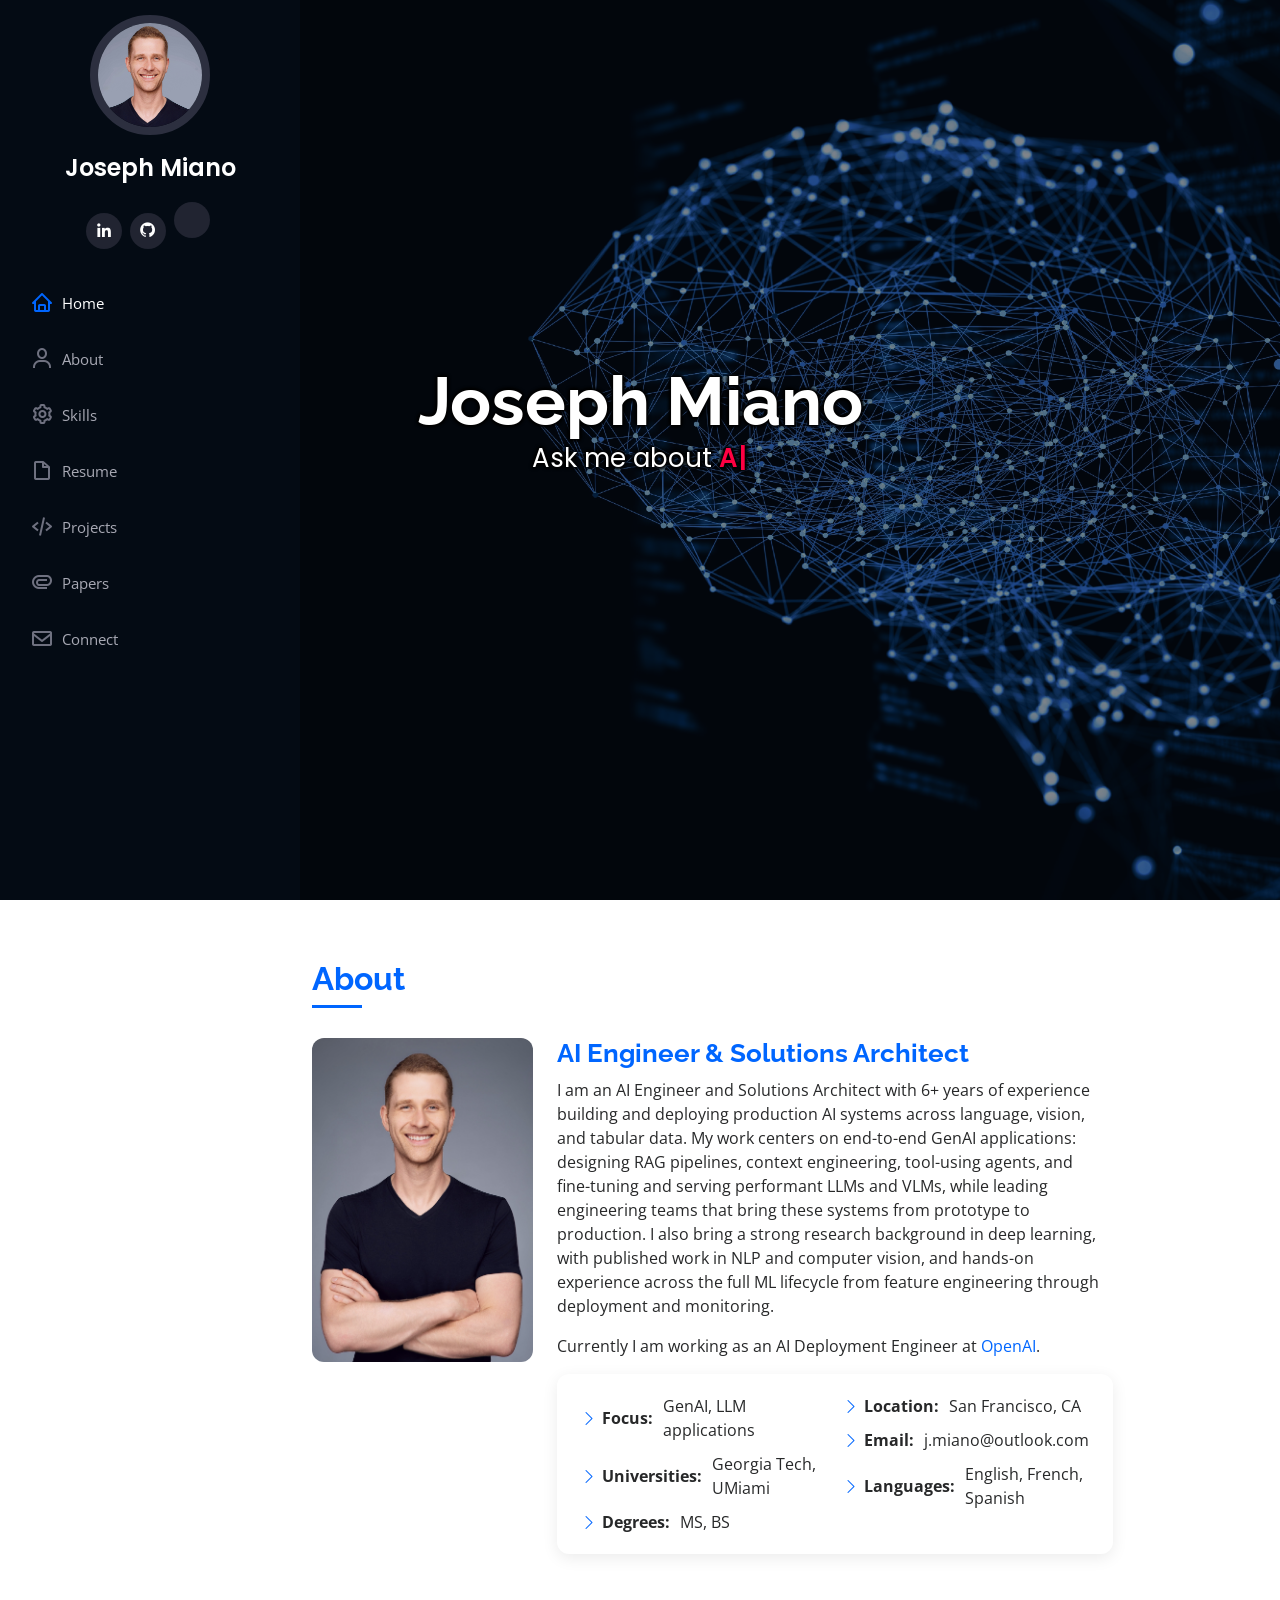
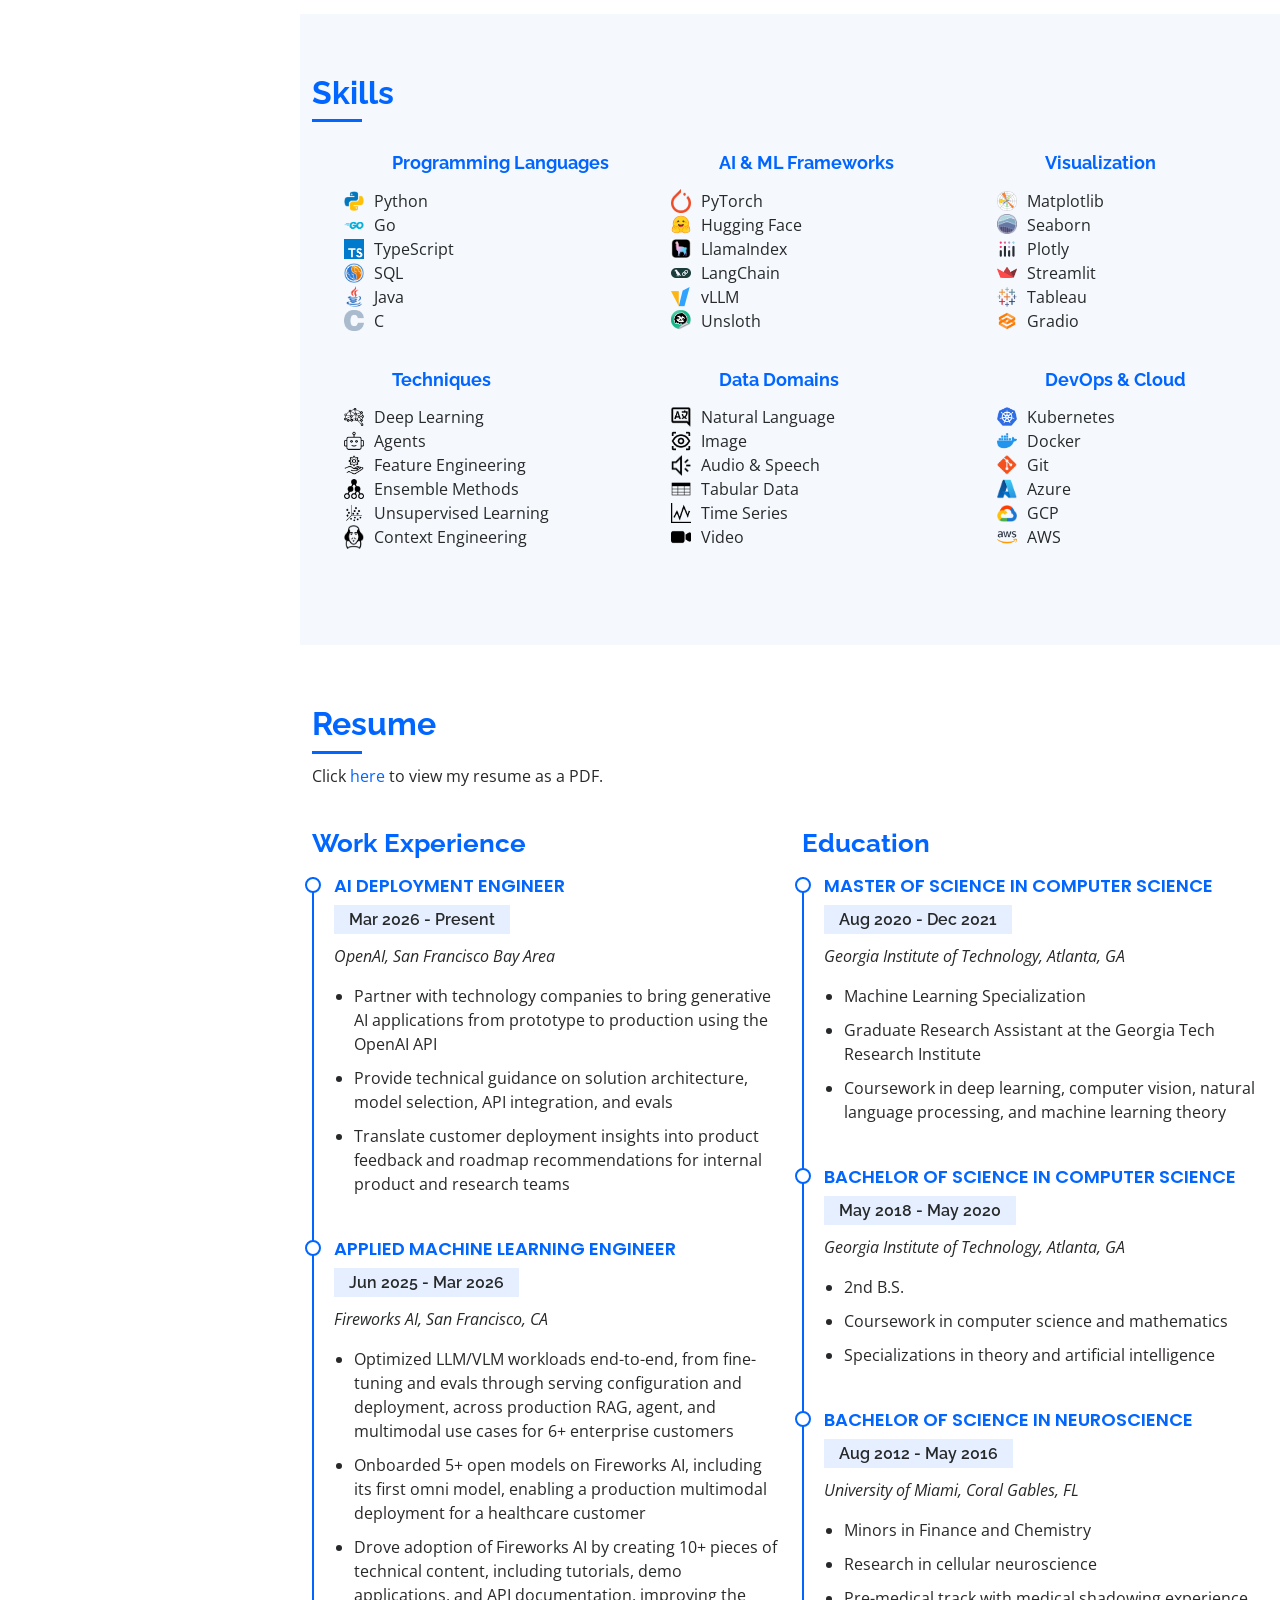
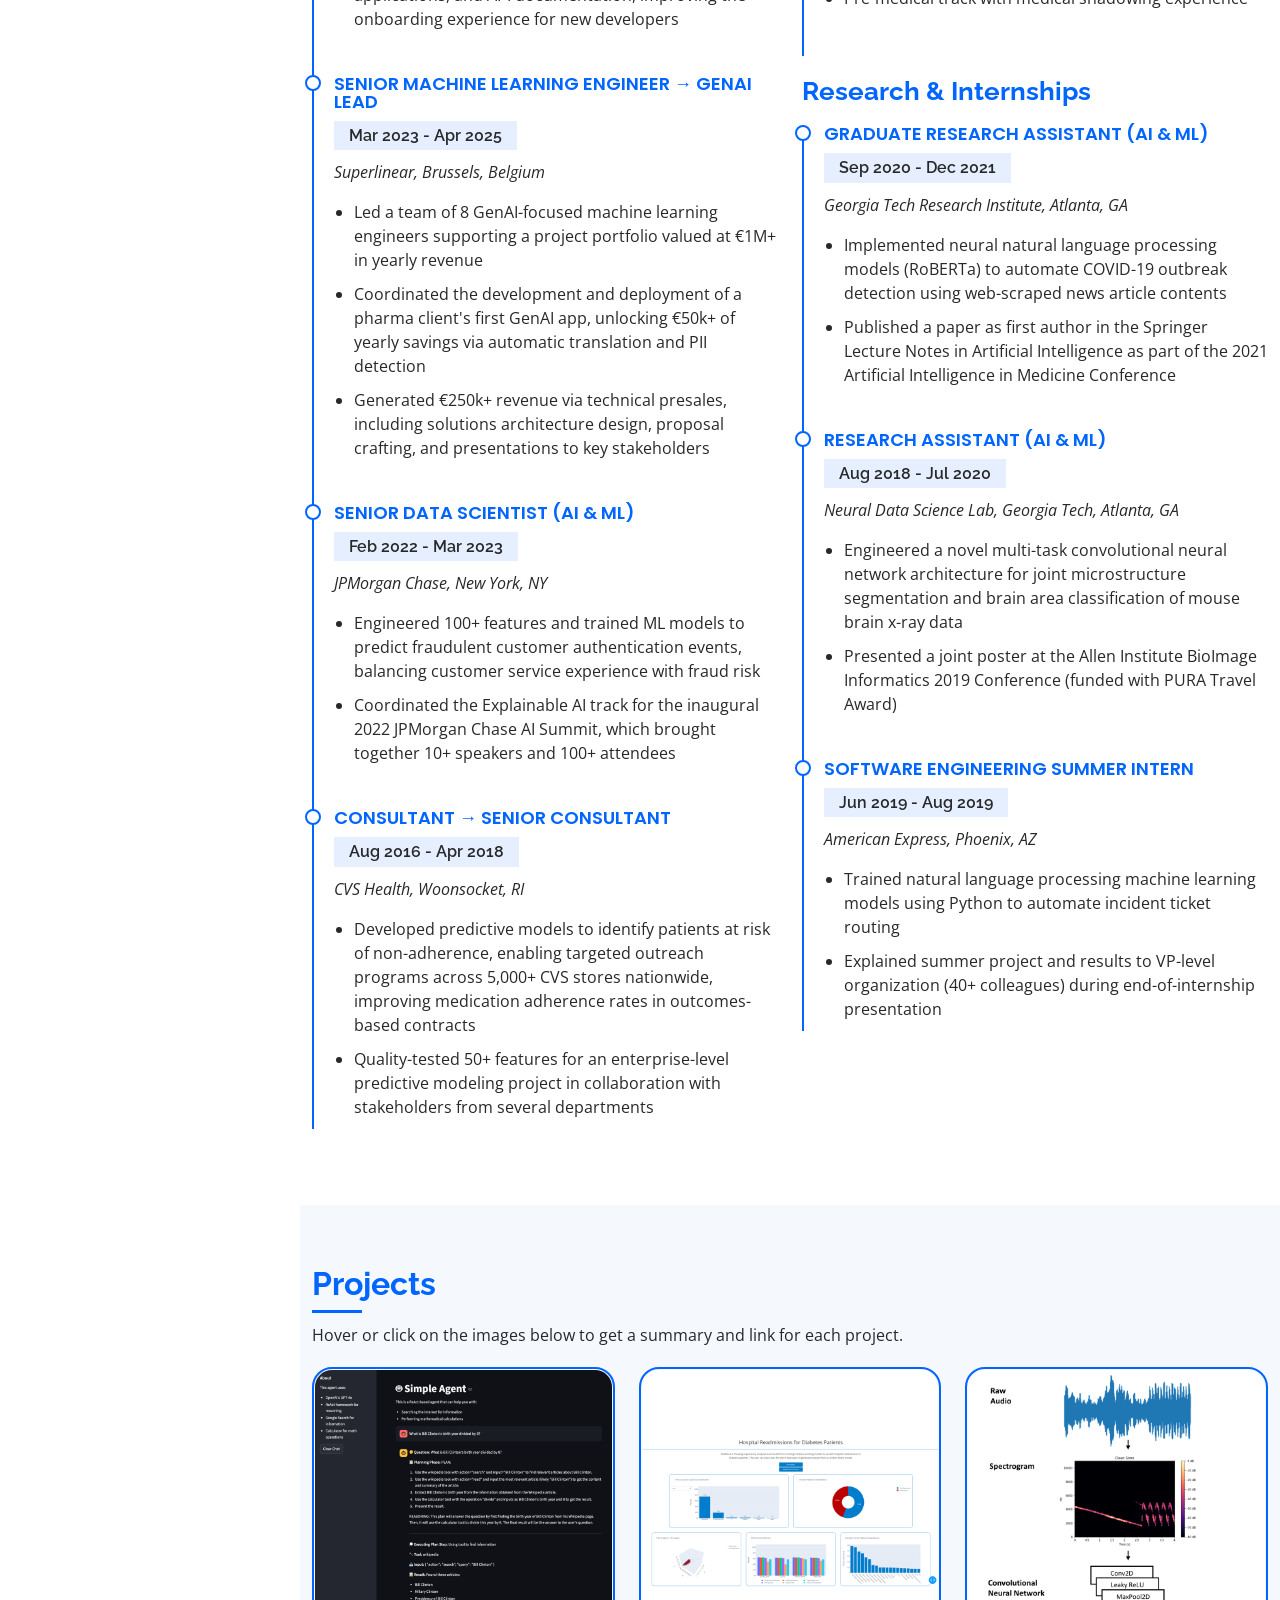
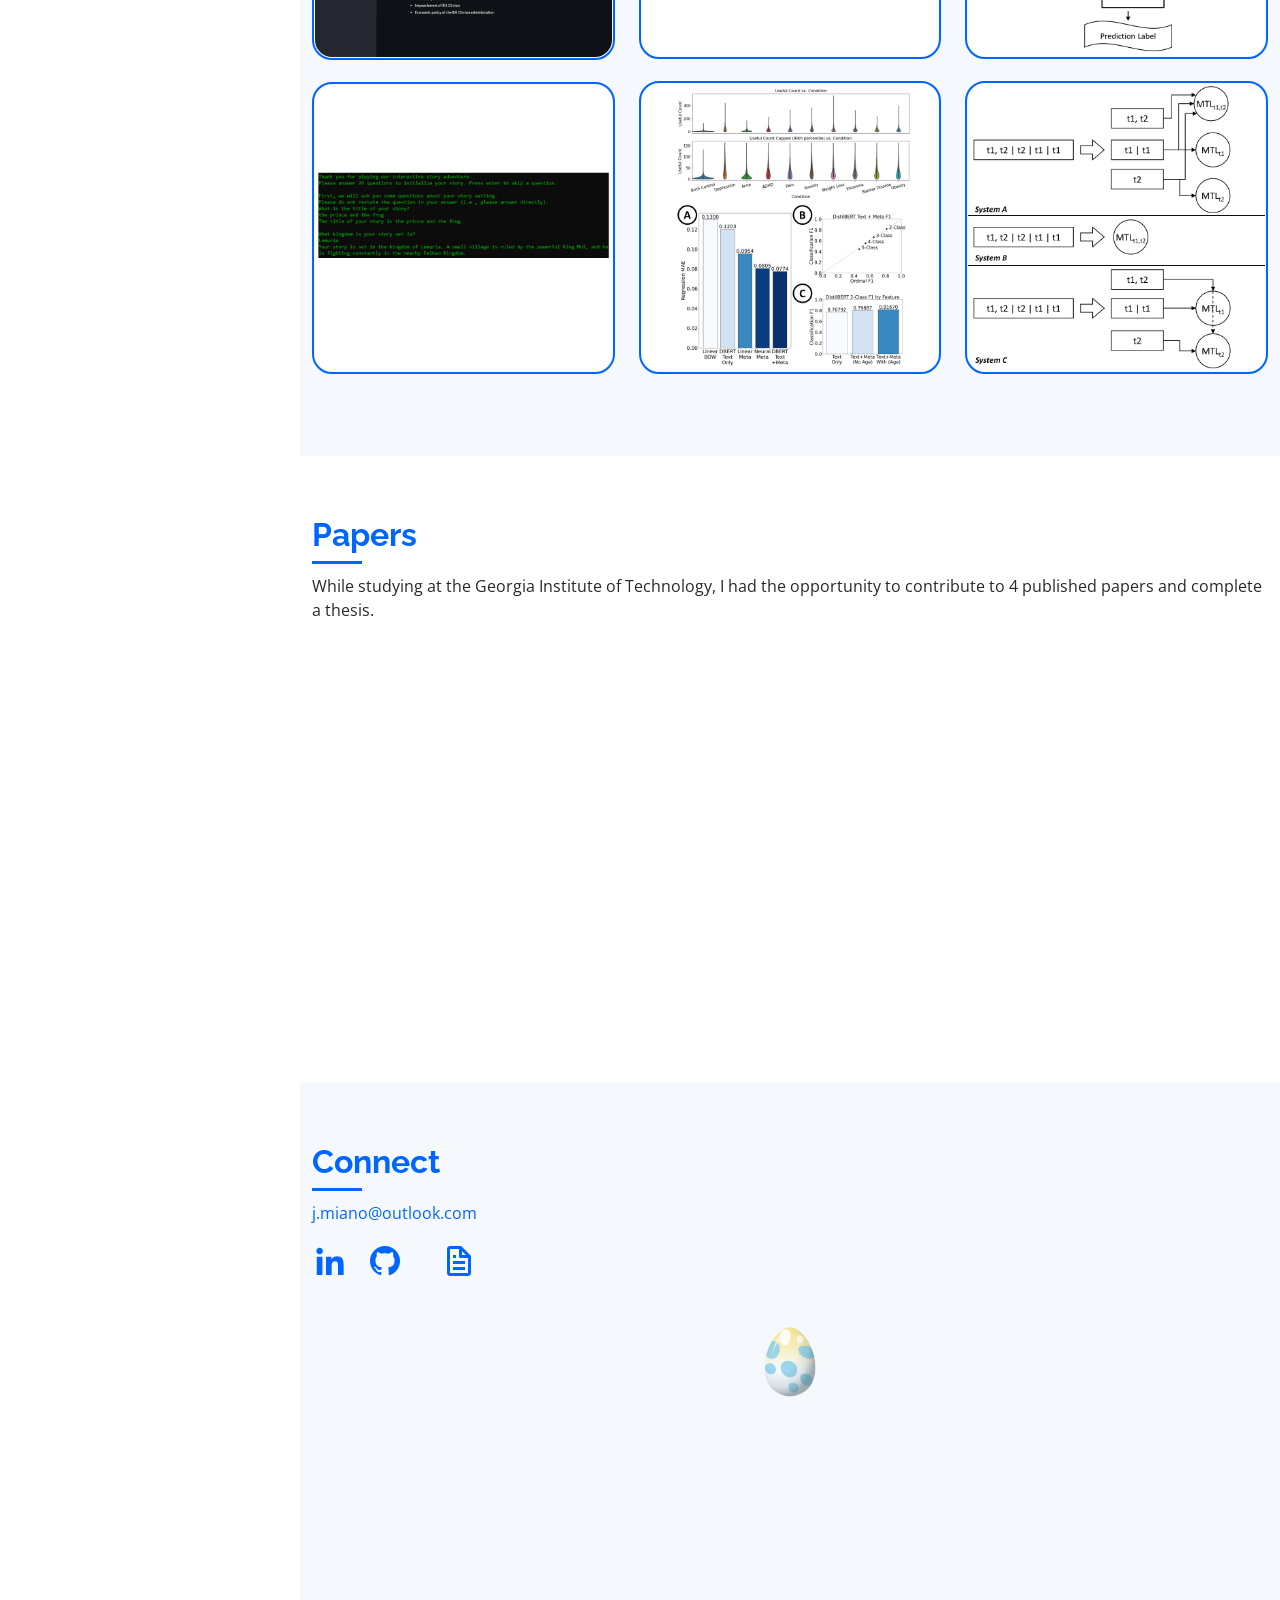
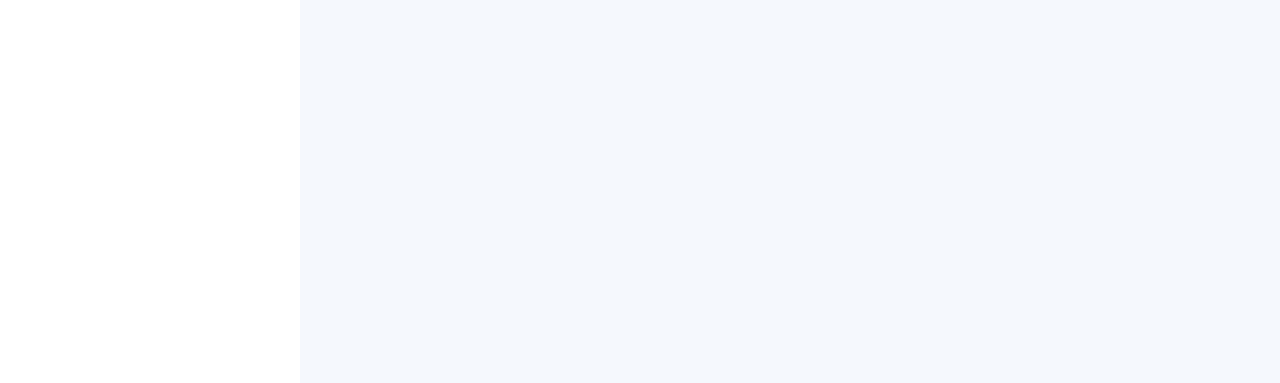
==== commit 534871f8: "Add OpenAI role to resume and website" ====
--- a/index.html
+++ b/index.html
@@ -111,8 +111,8 @@
         ],
         "worksFor": {
           "@type": "Organization",
-          "name": "Fireworks AI",
-          "url": "https://fireworks.ai/"
+          "name": "OpenAI",
+          "url": "https://openai.com/"
         },
         "alumniOf": [
           {
@@ -418,6 +418,16 @@
           <div class="col-lg-6" data-aos="fade-up">
             <h3 class="resume-title">Work Experience</h3>
             <div class="resume-item">
+              <h4>AI Deployment Engineer</h4>
+              <h5>Mar 2026 - Present</h5>
+              <p><em>OpenAI, San Francisco Bay Area </em></p>
+              <ul>
+                <li>Partner with technology companies to bring generative AI applications from prototype to production using the OpenAI API</li>
+                <li>Provide technical guidance on solution architecture, model selection, API integration, and evals</li>
+                <li>Translate customer deployment insights into product feedback and roadmap recommendations for internal product and research teams</li>
+              </ul>
+            </div>
+            <div class="resume-item">
               <h4>Applied Machine Learning Engineer</h4>
               <h5>Jun 2025 - Mar 2026</h5>
               <p><em>Fireworks AI, San Francisco, CA </em></p>
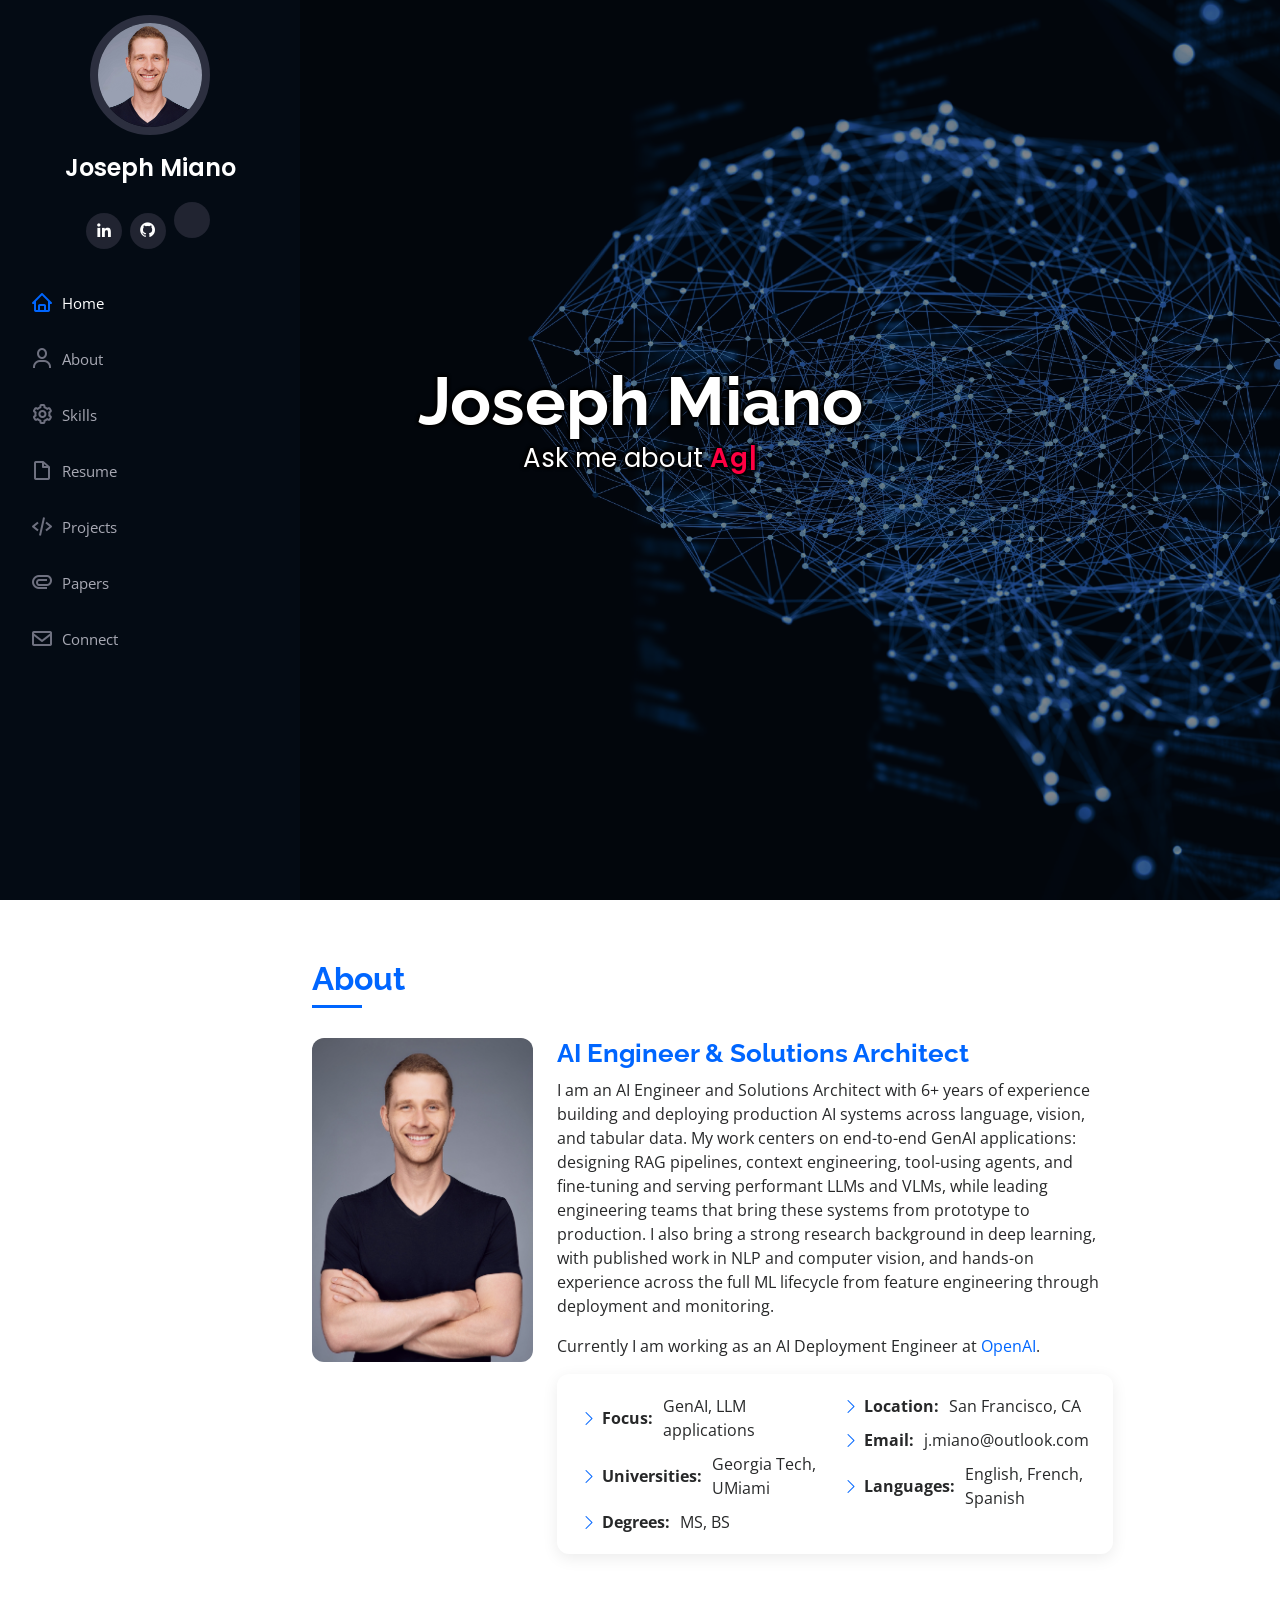
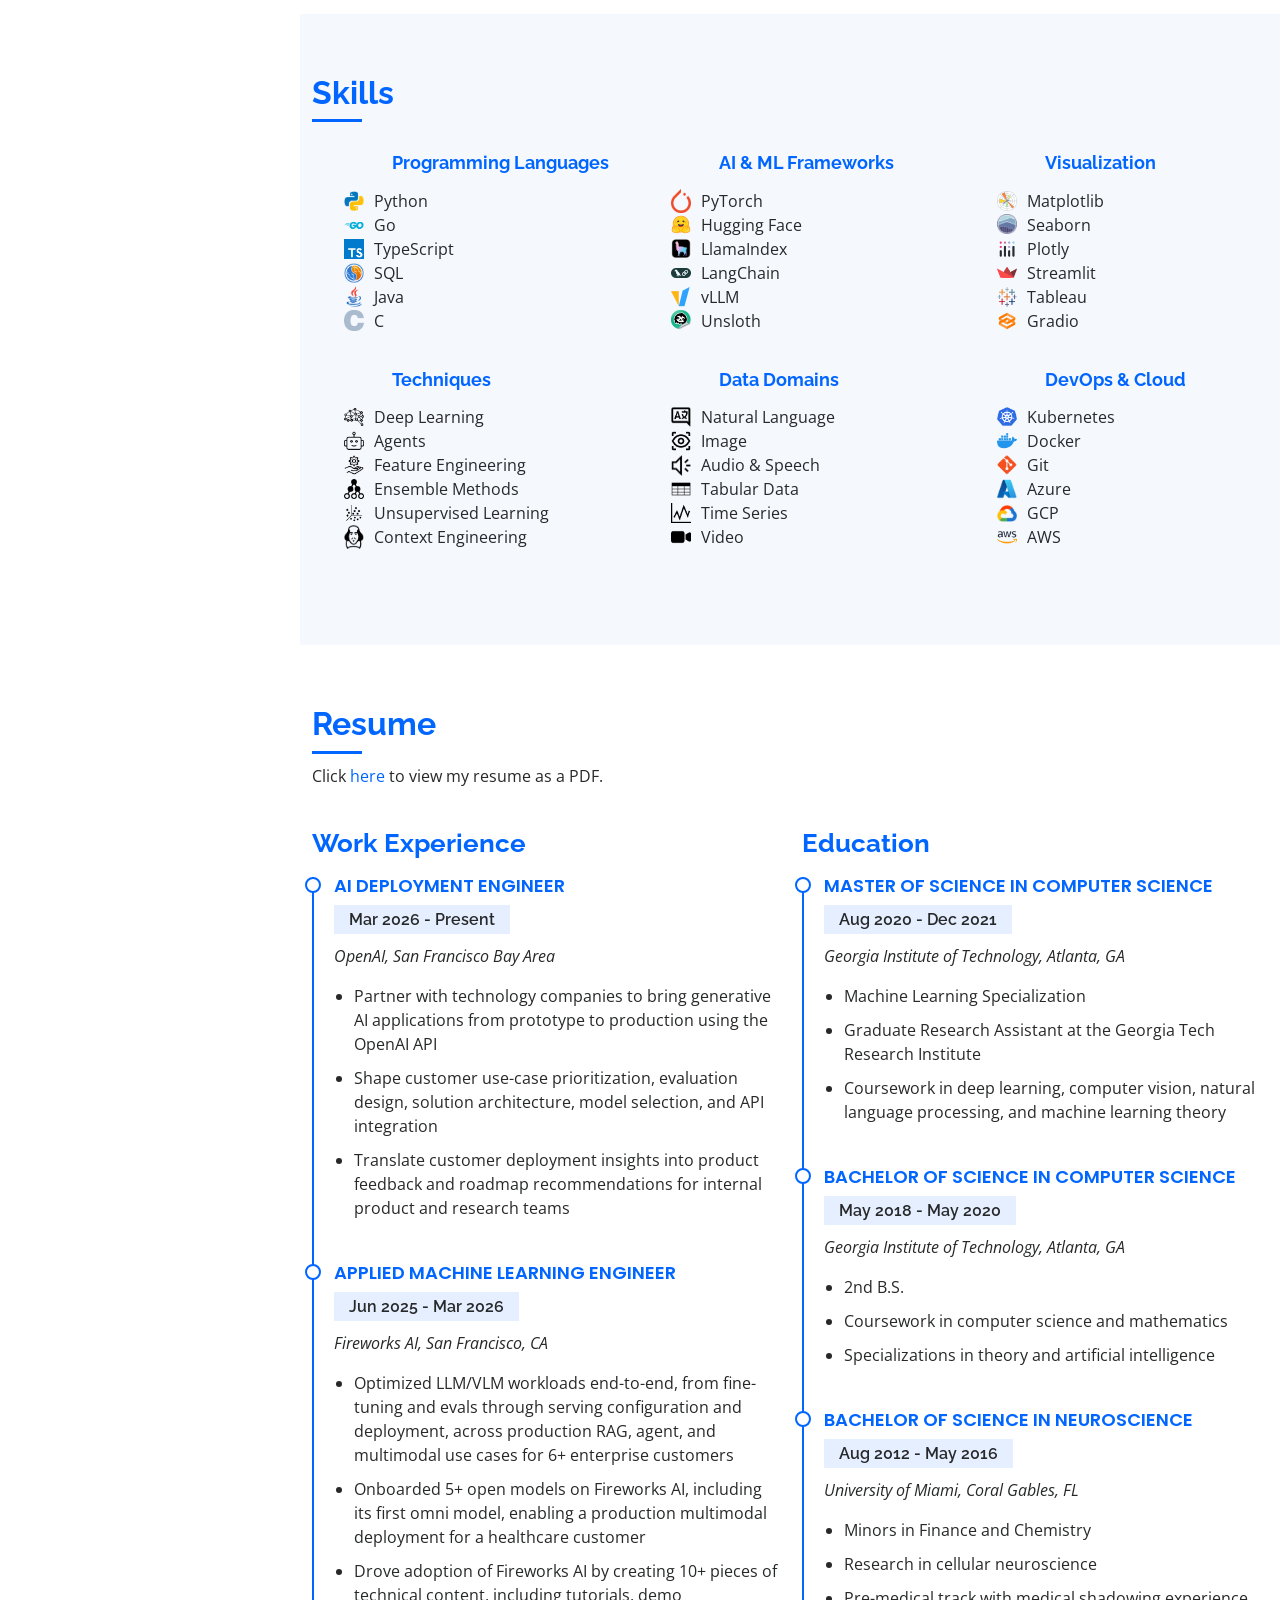
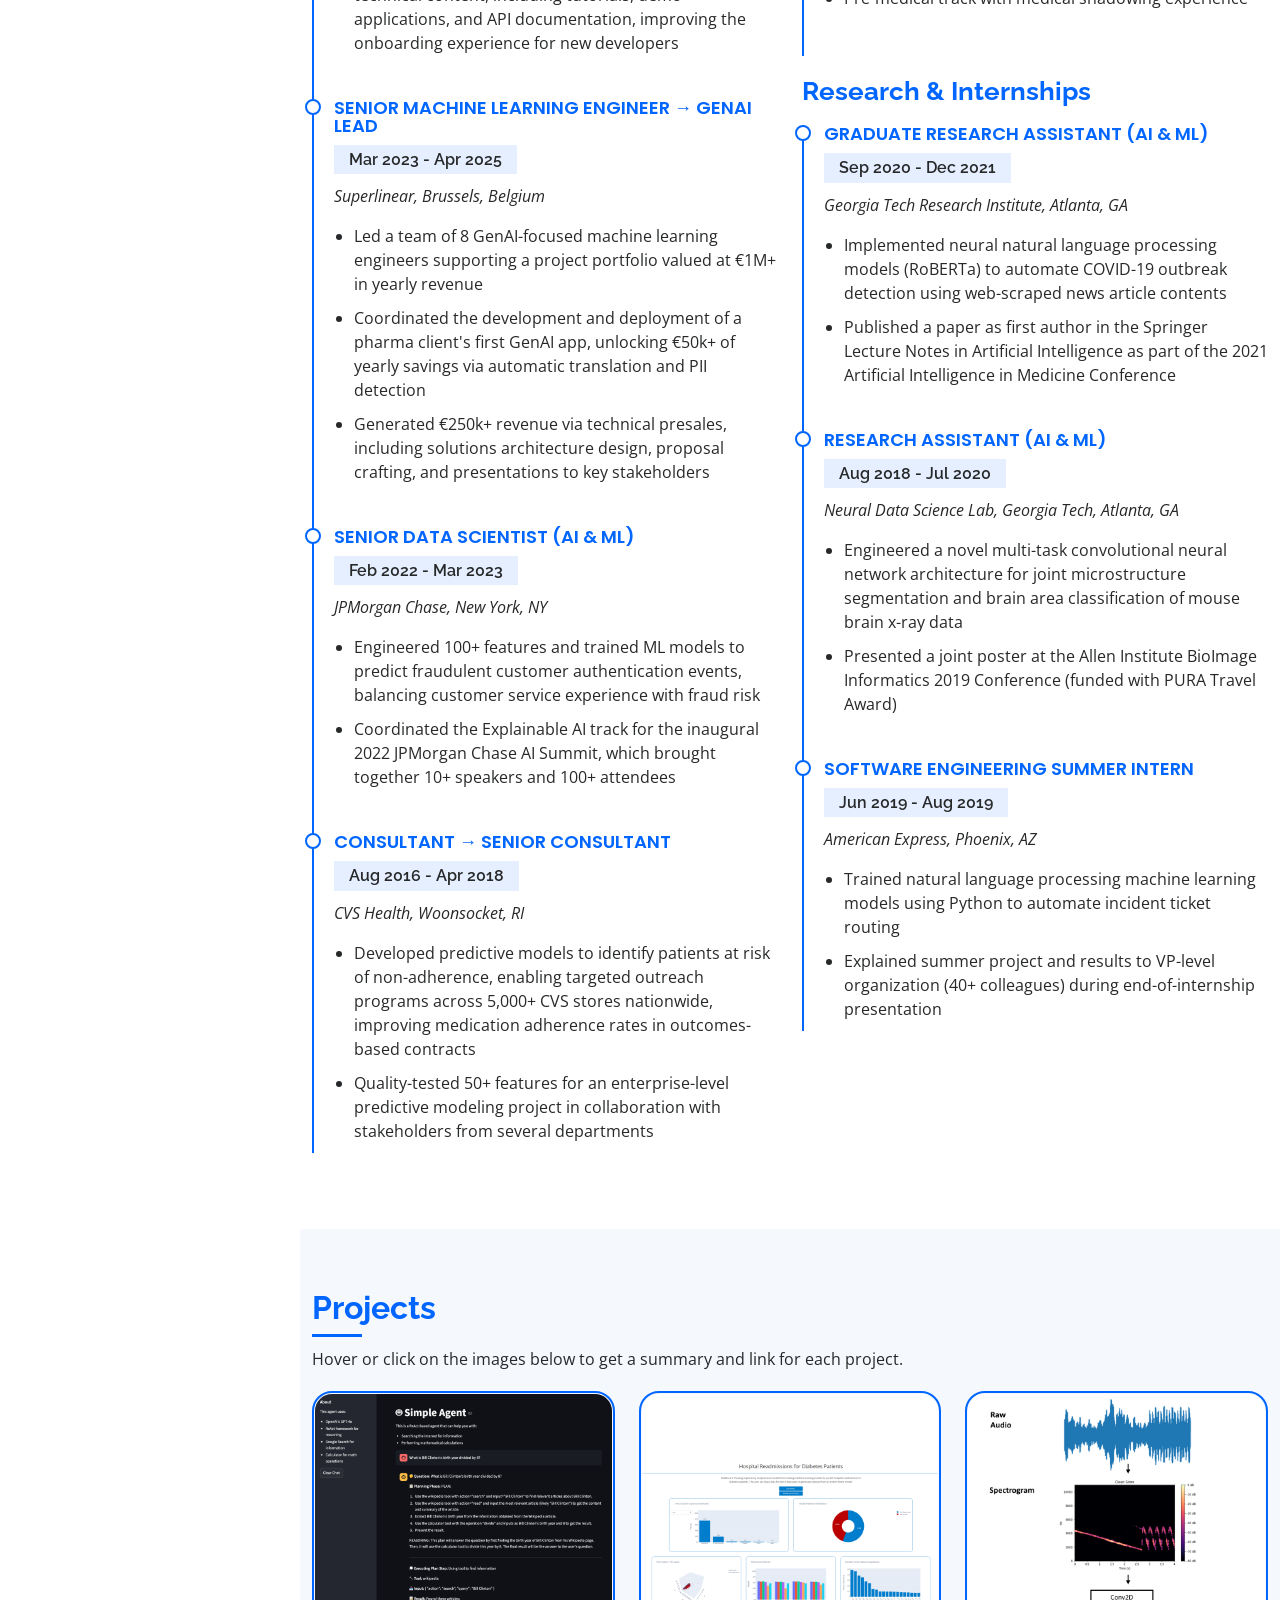
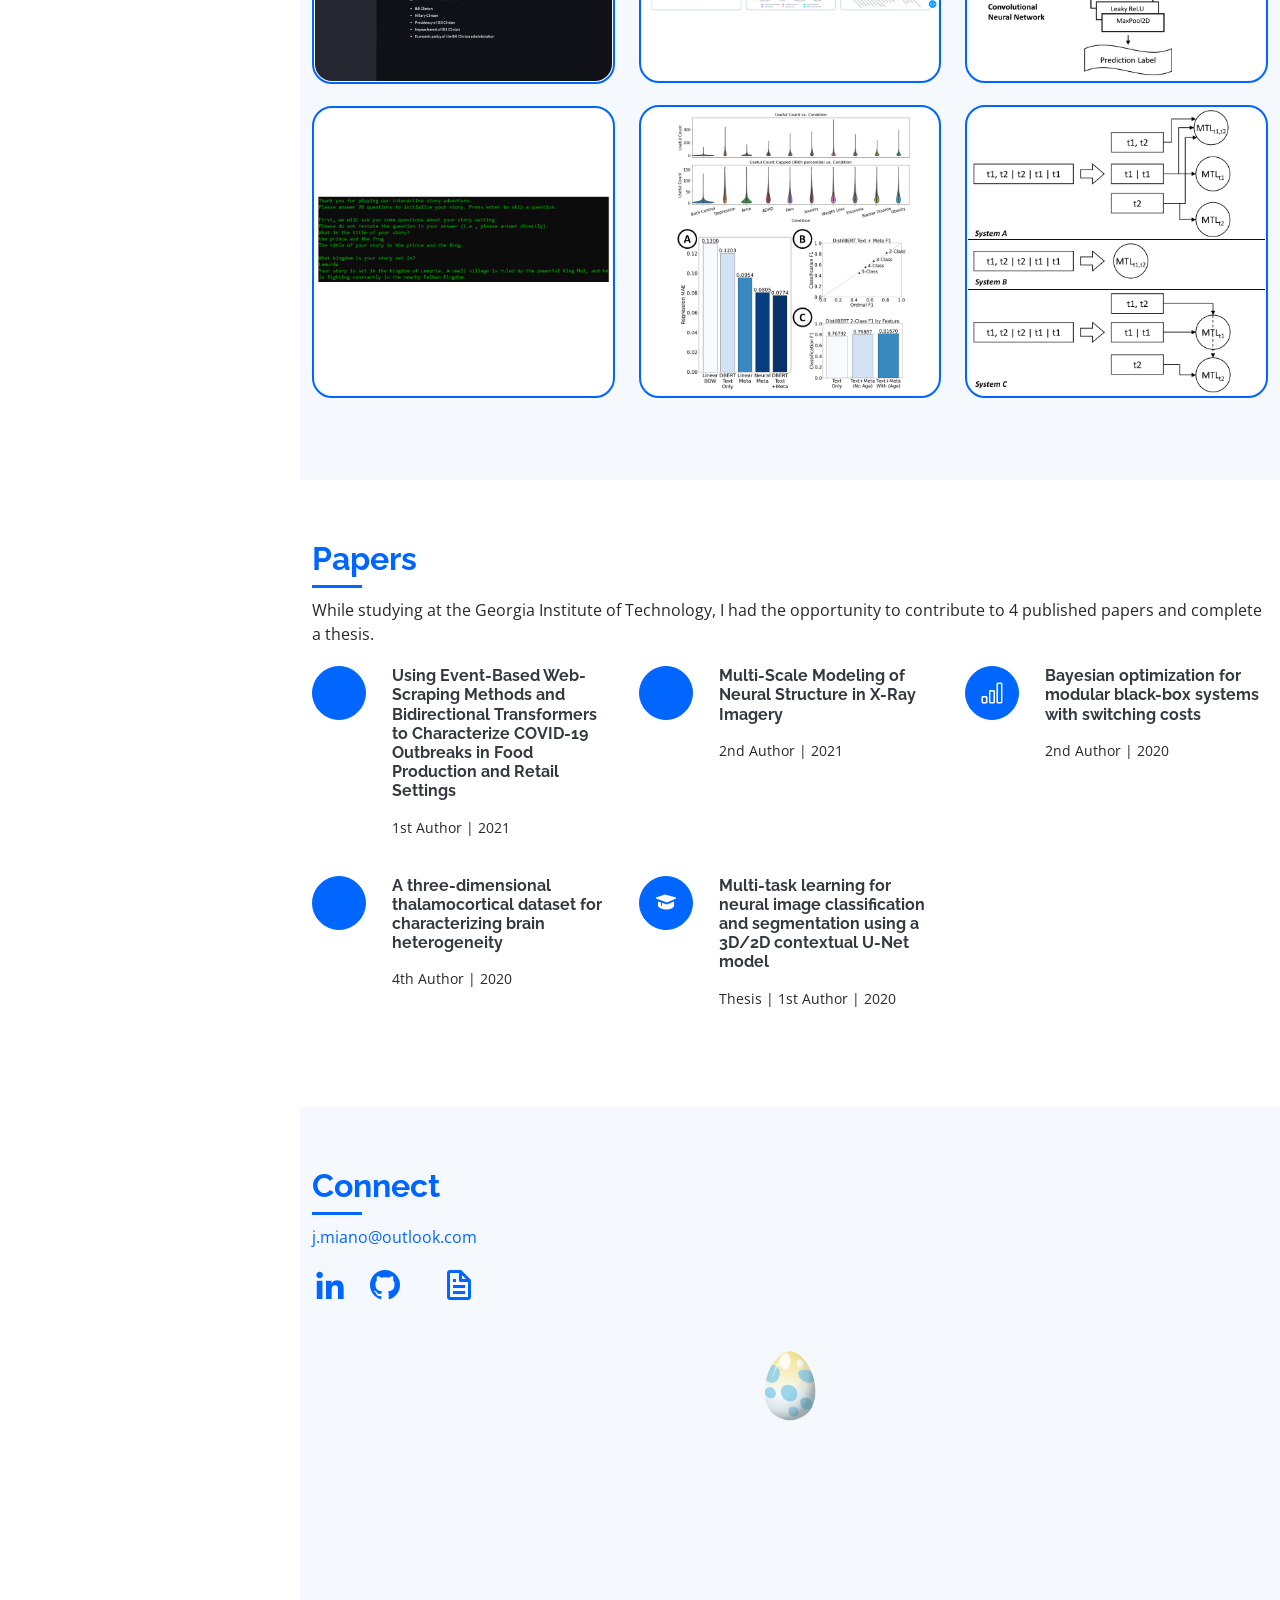
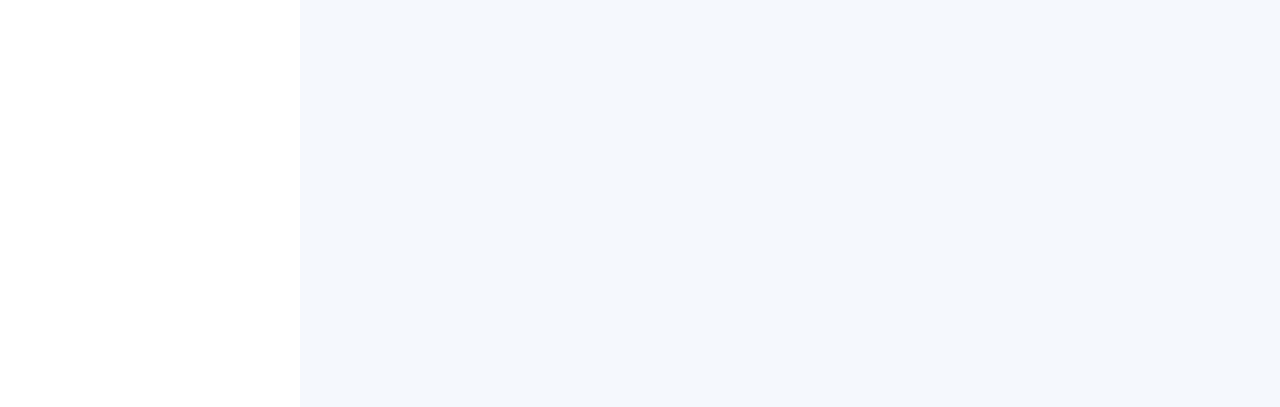
==== commit 95b7edaa: "feat: update resume" ====
--- a/index.html
+++ b/index.html
@@ -423,7 +423,7 @@
               <p><em>OpenAI, San Francisco Bay Area </em></p>
               <ul>
                 <li>Partner with technology companies to bring generative AI applications from prototype to production using the OpenAI API</li>
-                <li>Provide technical guidance on solution architecture, model selection, API integration, and evals</li>
+                <li>Shape customer use-case prioritization, evaluation design, solution architecture, model selection, and API integration</li>
                 <li>Translate customer deployment insights into product feedback and roadmap recommendations for internal product and research teams</li>
               </ul>
             </div>
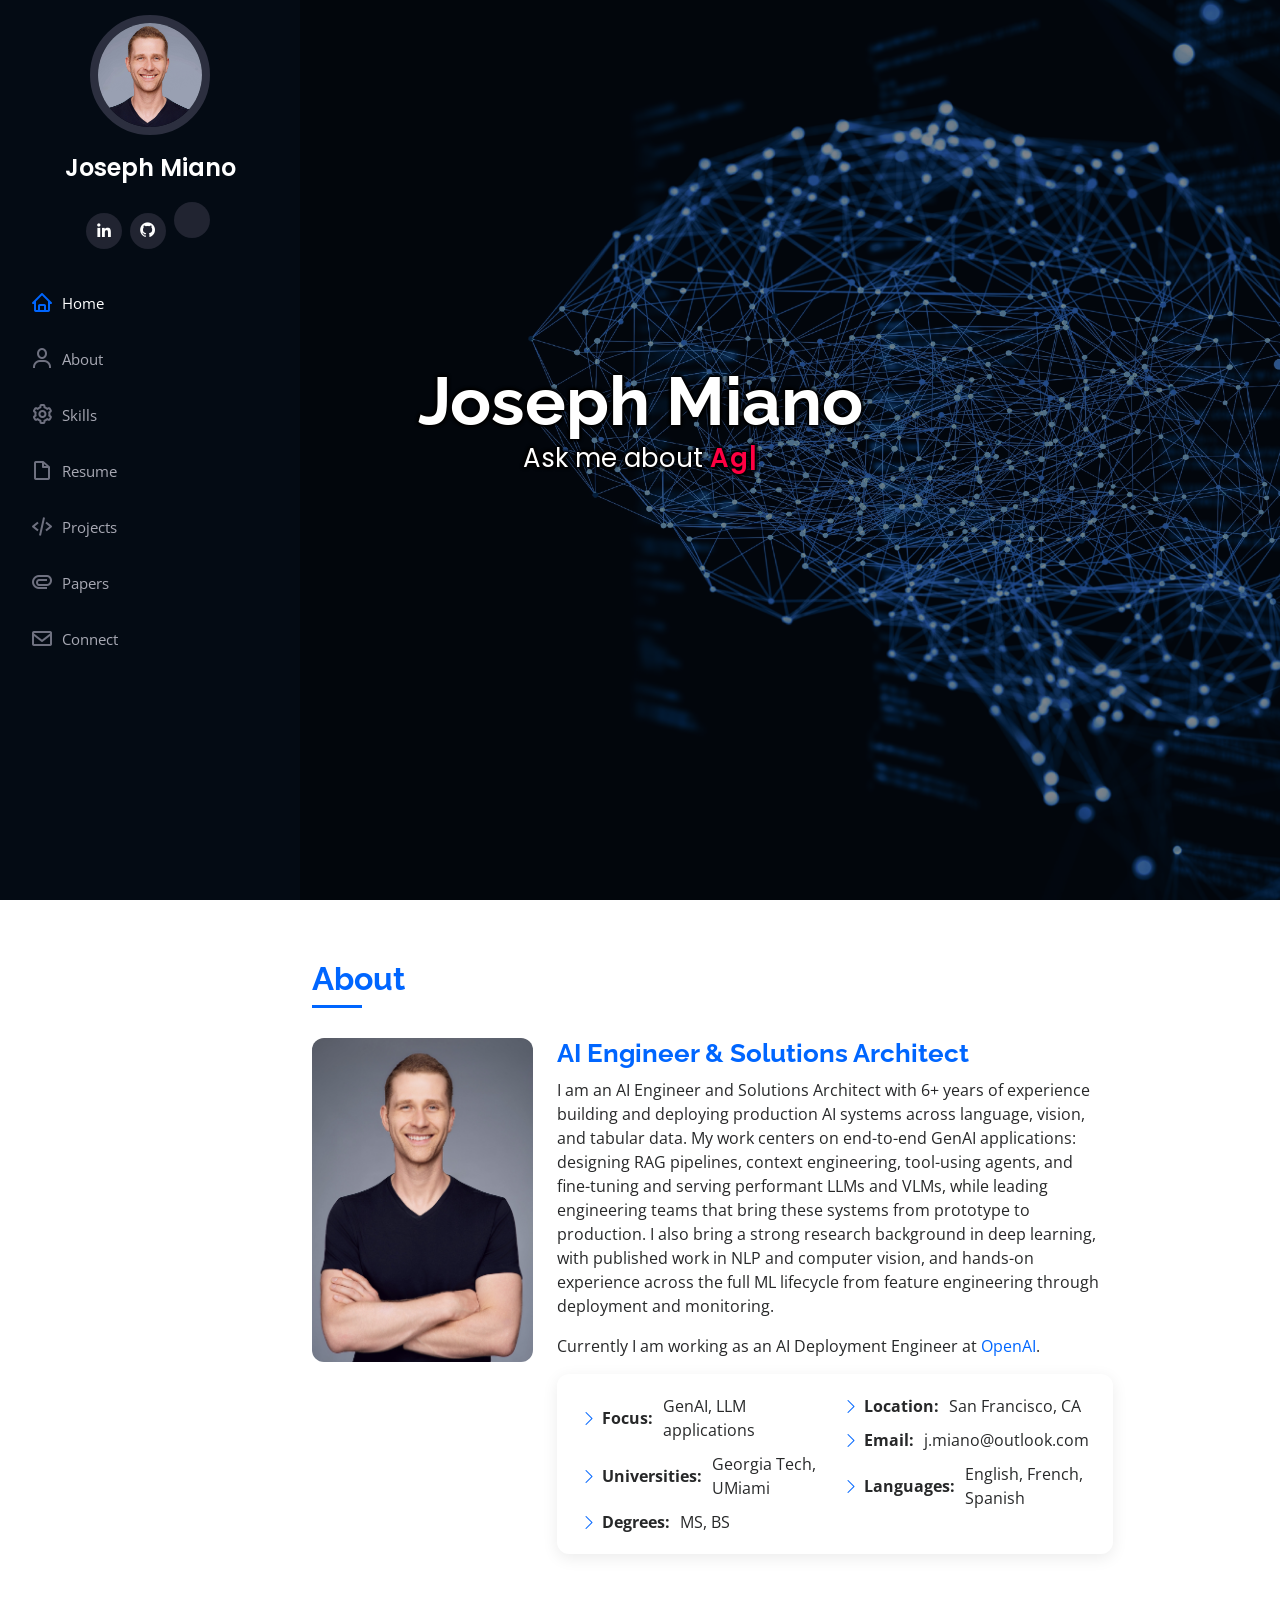
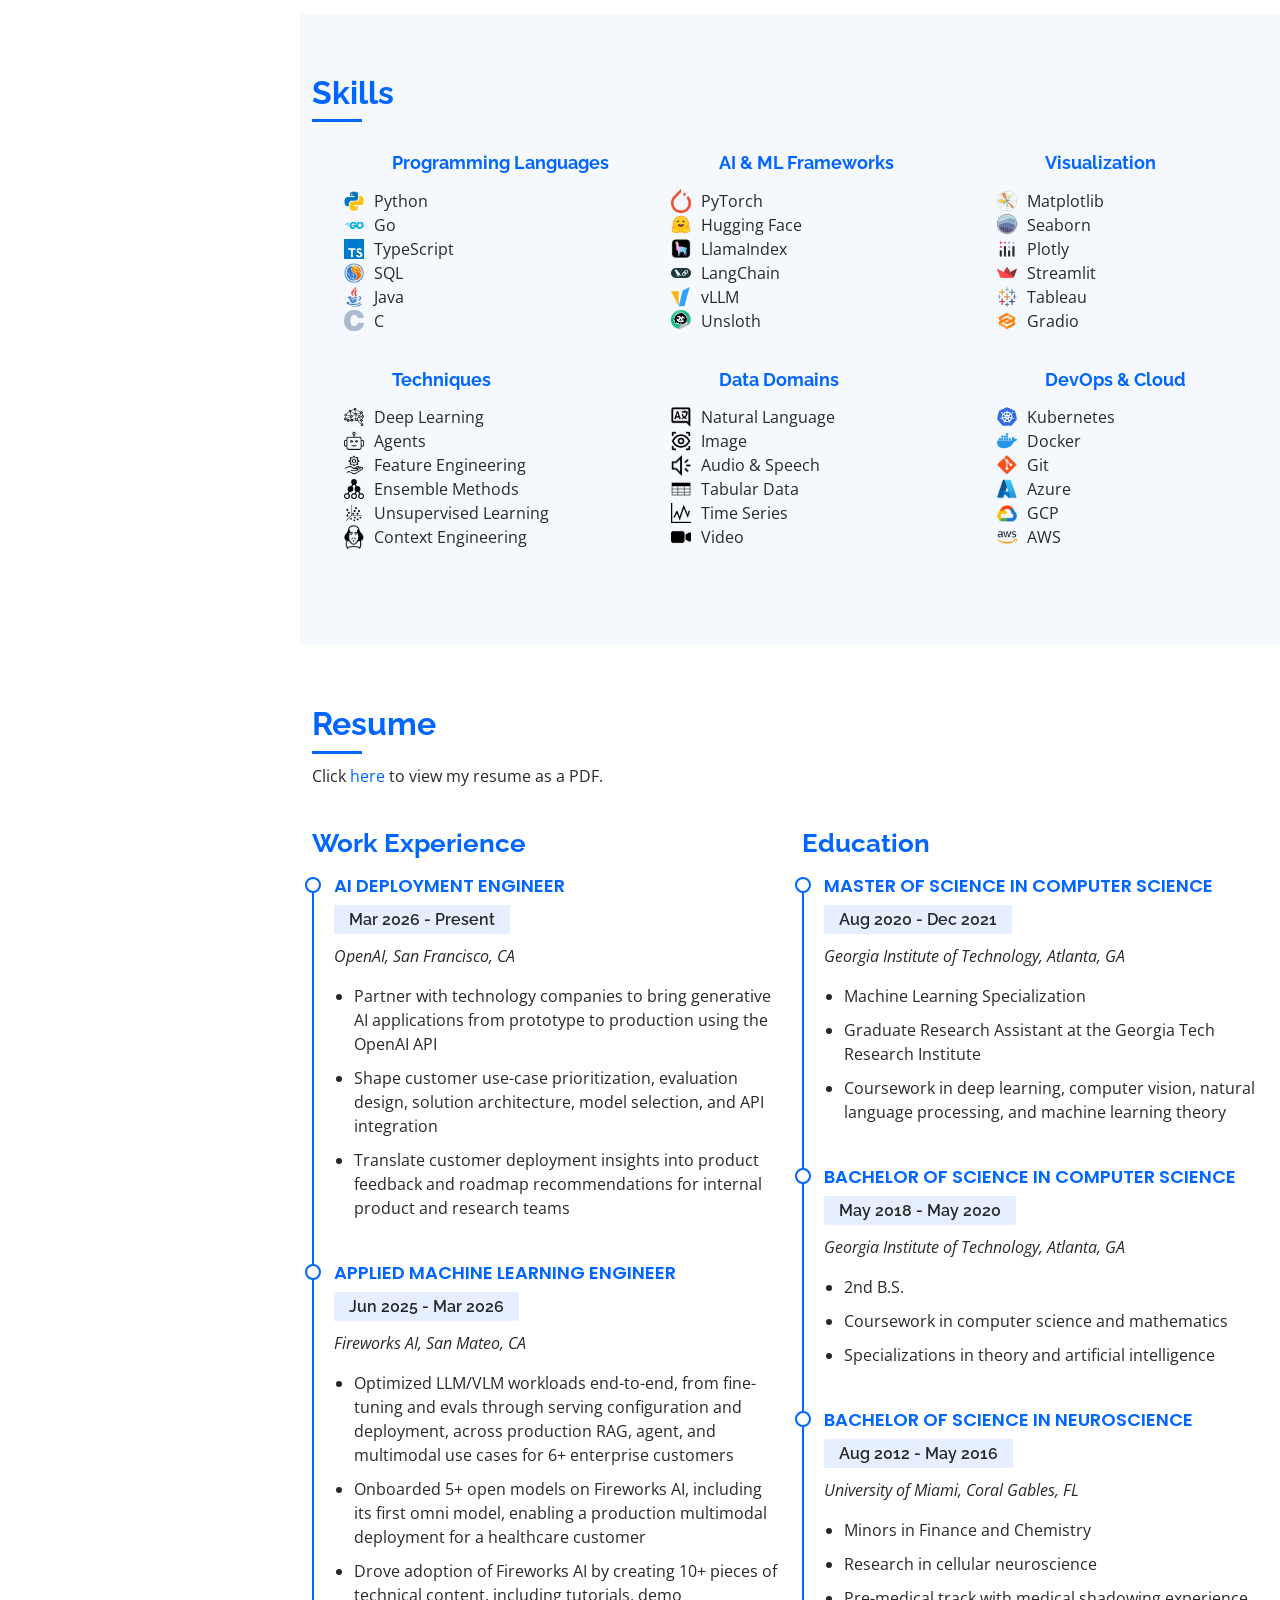
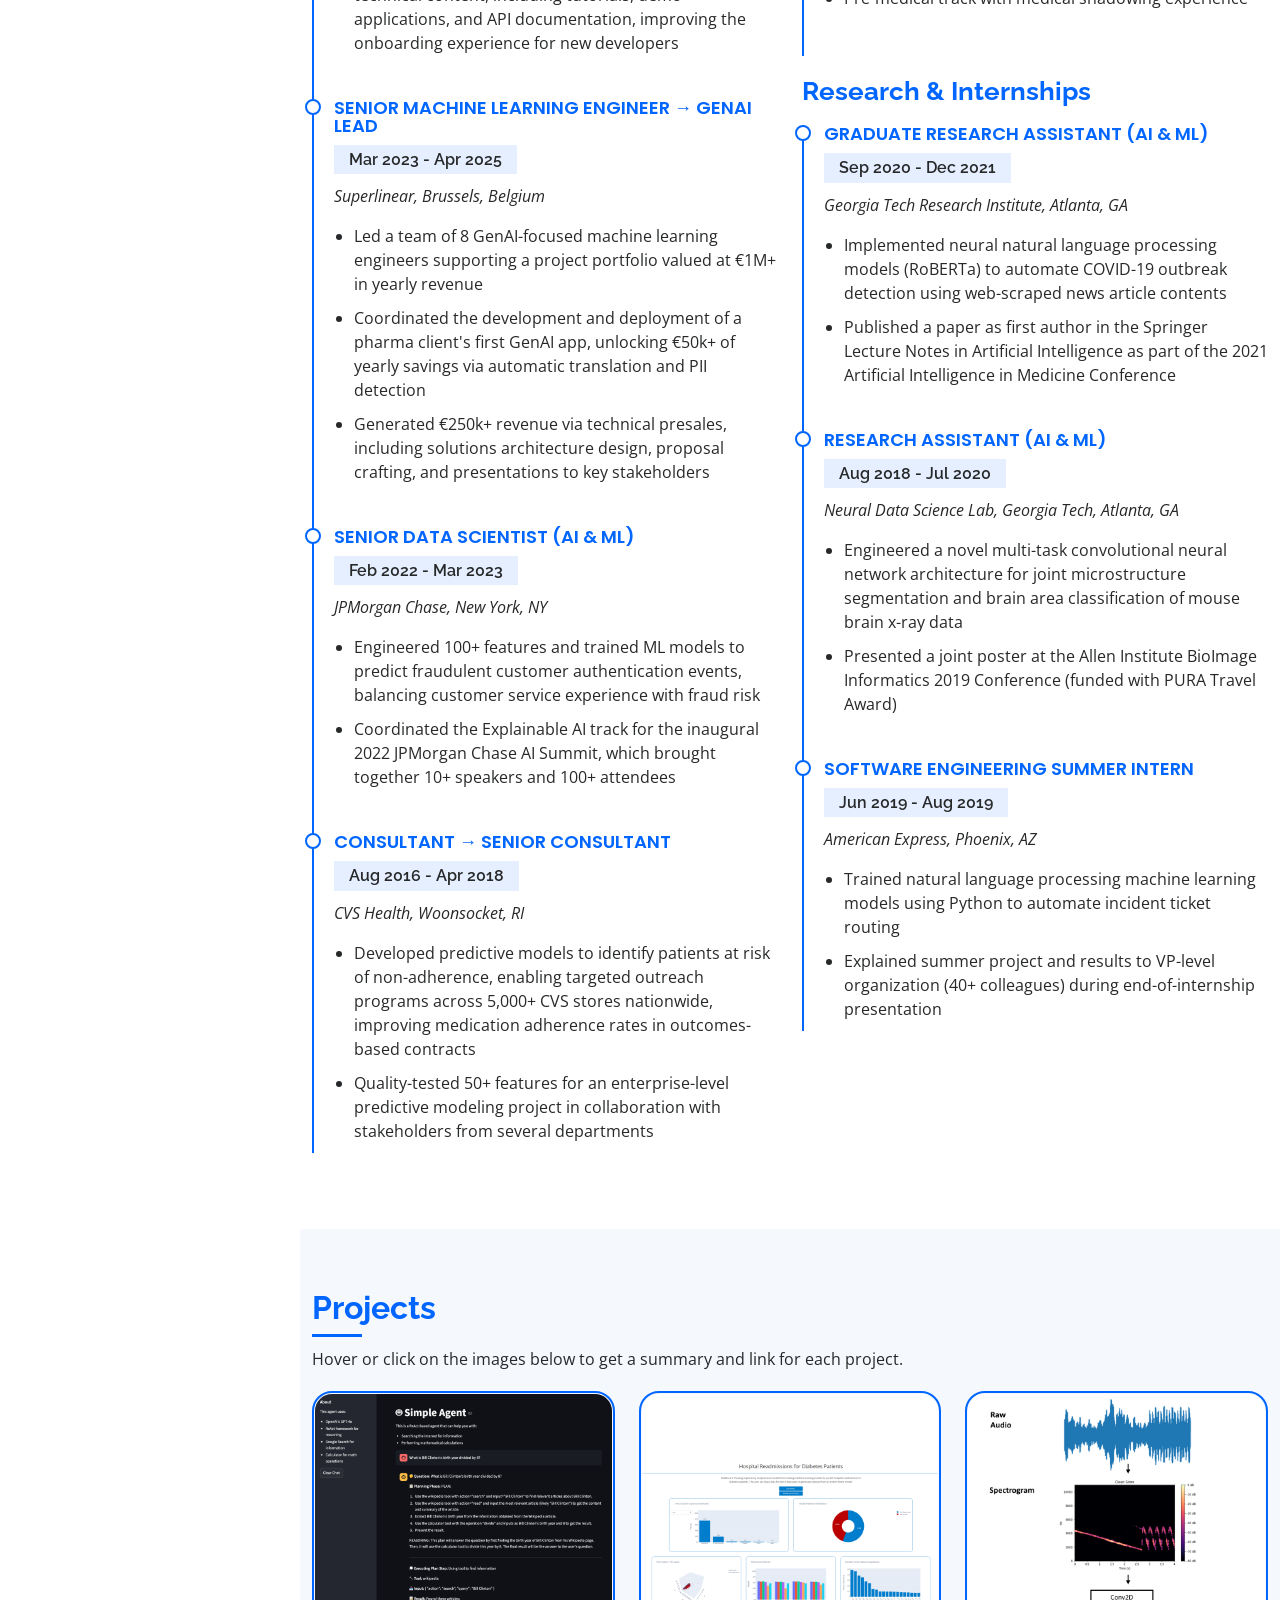
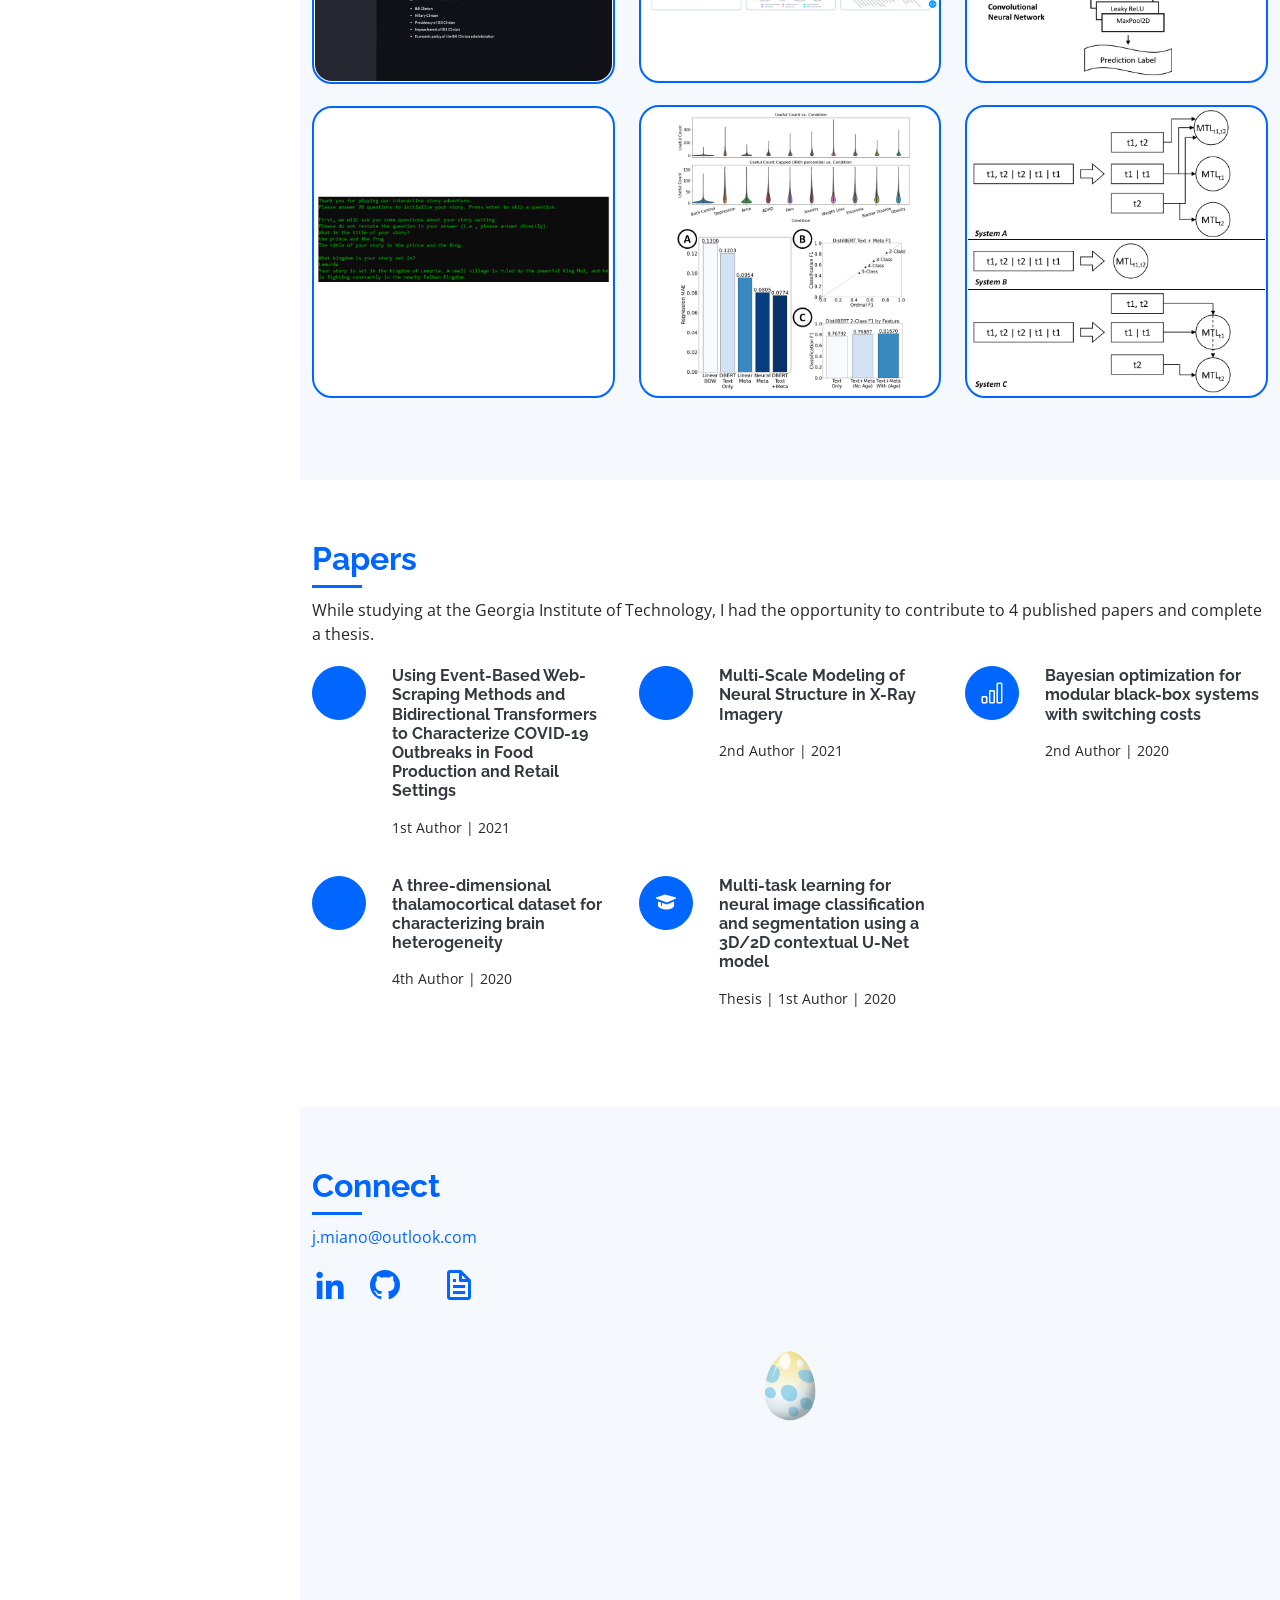
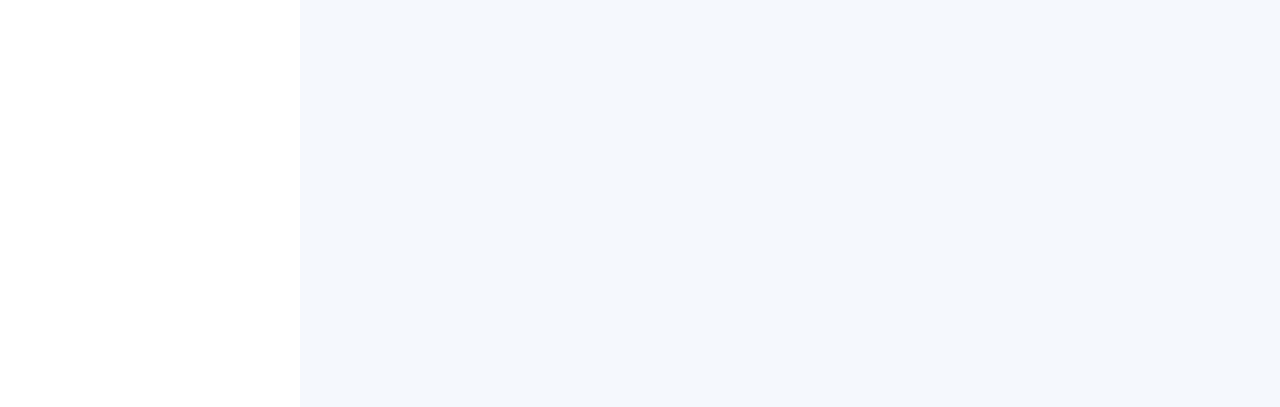
==== commit c2714e38: "feat: update website" ====
--- a/index.html
+++ b/index.html
@@ -420,7 +420,7 @@
             <div class="resume-item">
               <h4>AI Deployment Engineer</h4>
               <h5>Mar 2026 - Present</h5>
-              <p><em>OpenAI, San Francisco Bay Area </em></p>
+              <p><em>OpenAI, San Francisco, CA </em></p>
               <ul>
                 <li>Partner with technology companies to bring generative AI applications from prototype to production using the OpenAI API</li>
                 <li>Shape customer use-case prioritization, evaluation design, solution architecture, model selection, and API integration</li>
@@ -430,7 +430,7 @@
             <div class="resume-item">
               <h4>Applied Machine Learning Engineer</h4>
               <h5>Jun 2025 - Mar 2026</h5>
-              <p><em>Fireworks AI, San Francisco, CA </em></p>
+              <p><em>Fireworks AI, San Mateo, CA </em></p>
               <ul>
                 <li>Optimized LLM/VLM workloads end-to-end, from fine-tuning and evals through serving configuration and deployment, across production RAG, agent, and multimodal use cases for 6+ enterprise customers</li>
                 <li>Onboarded 5+ open models on Fireworks AI, including its first omni model, enabling a production multimodal deployment for a healthcare customer</li>
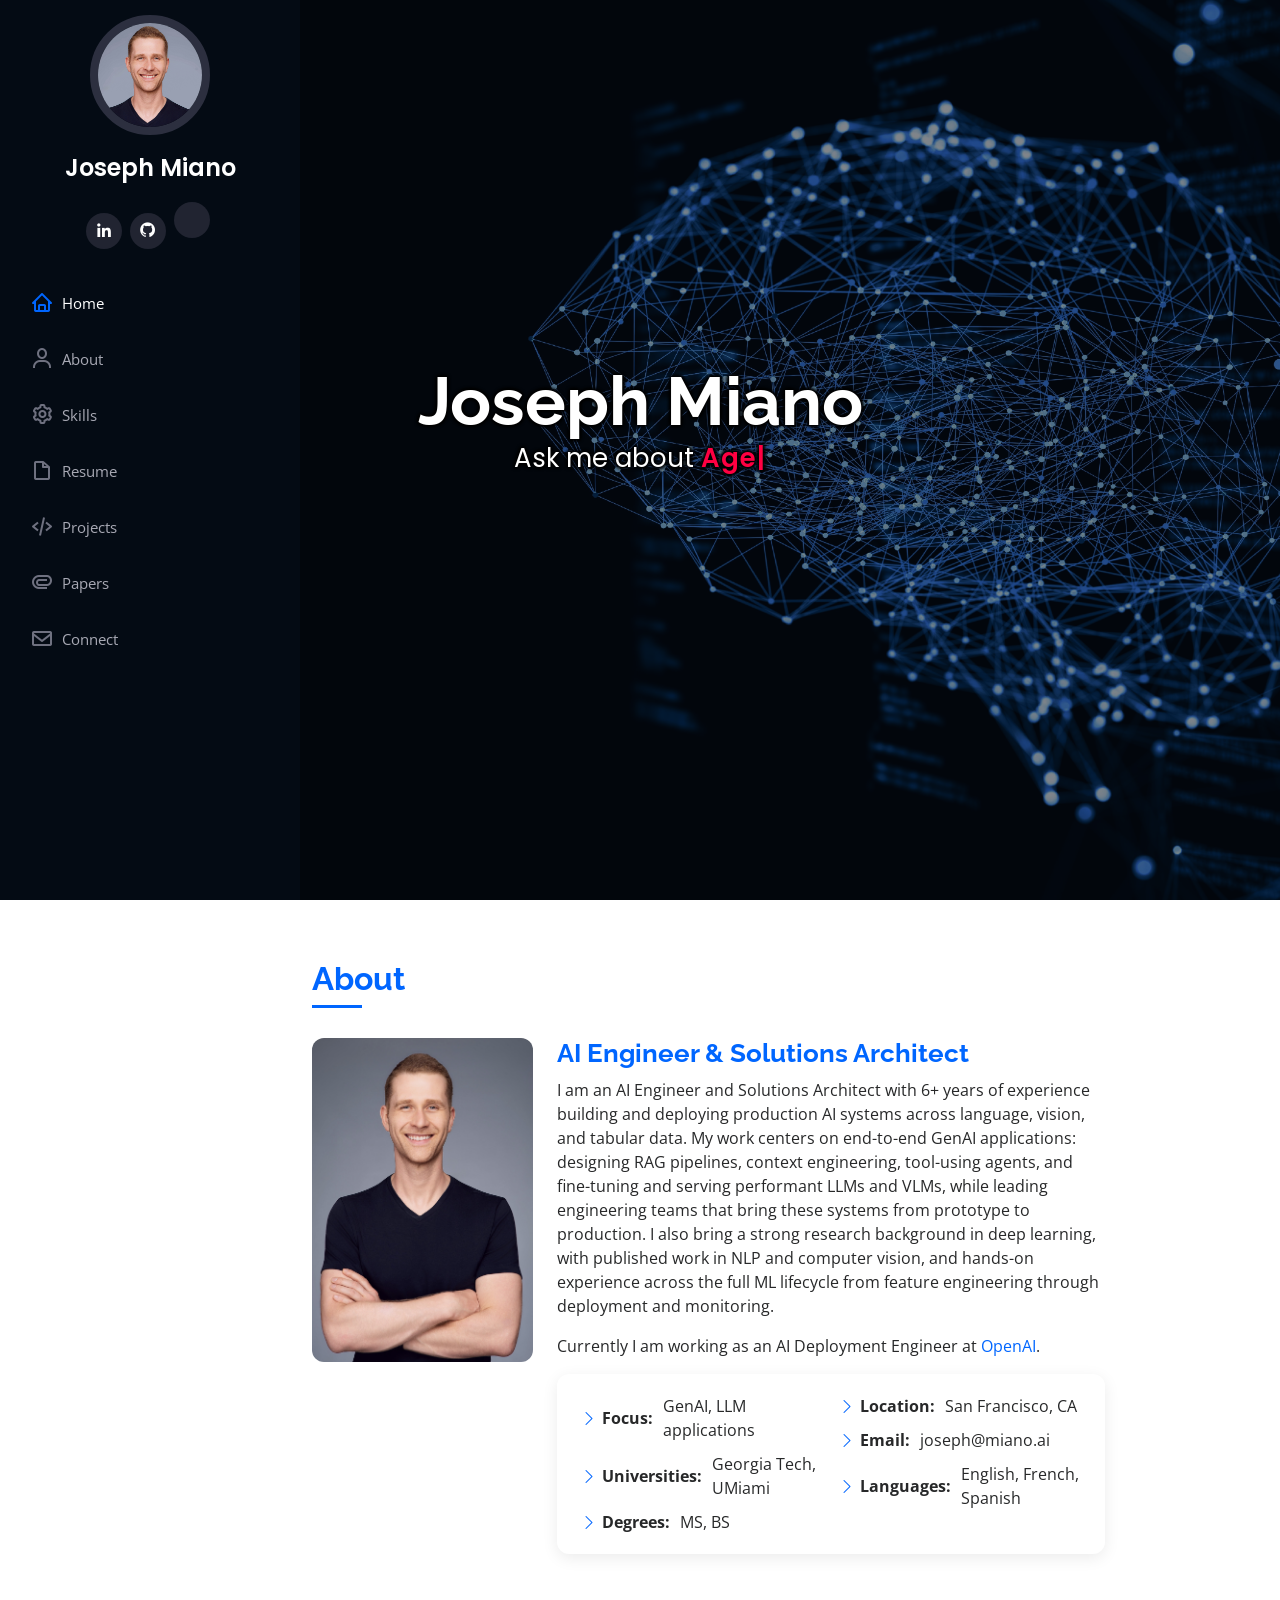
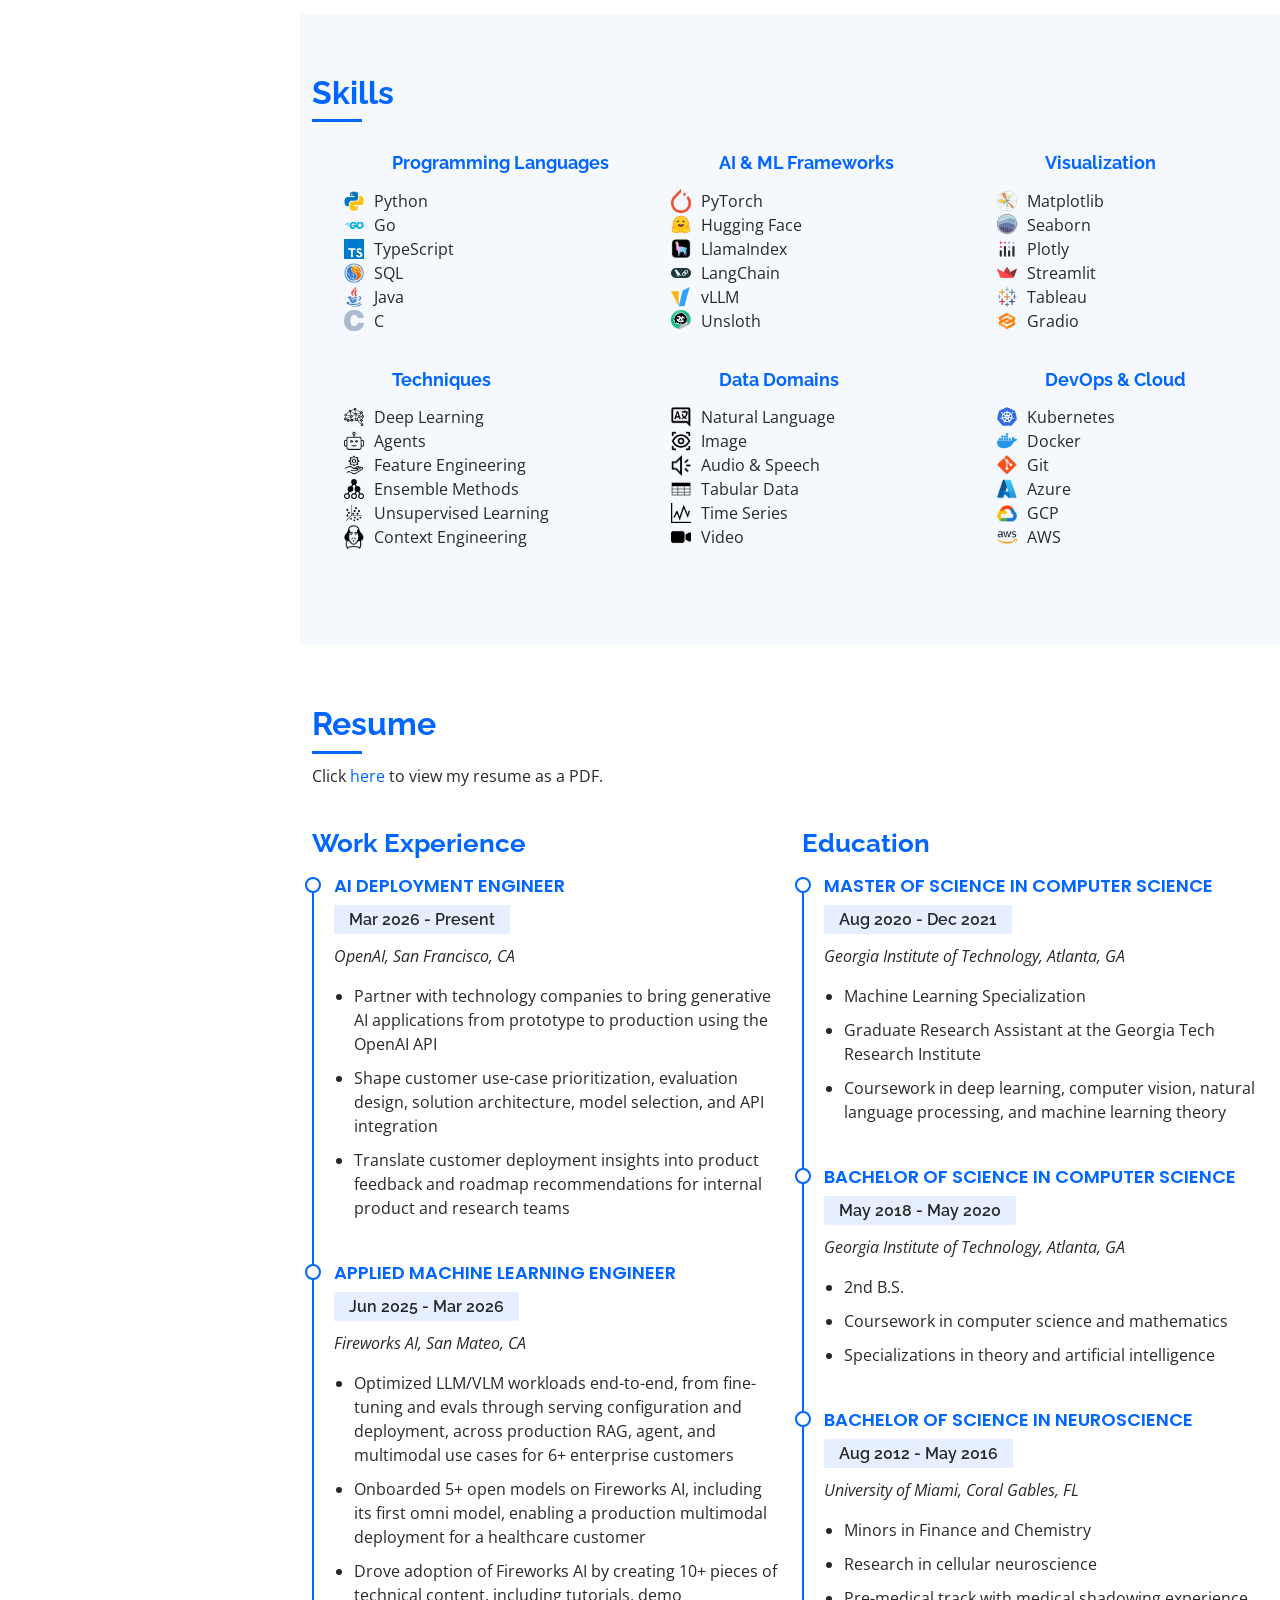
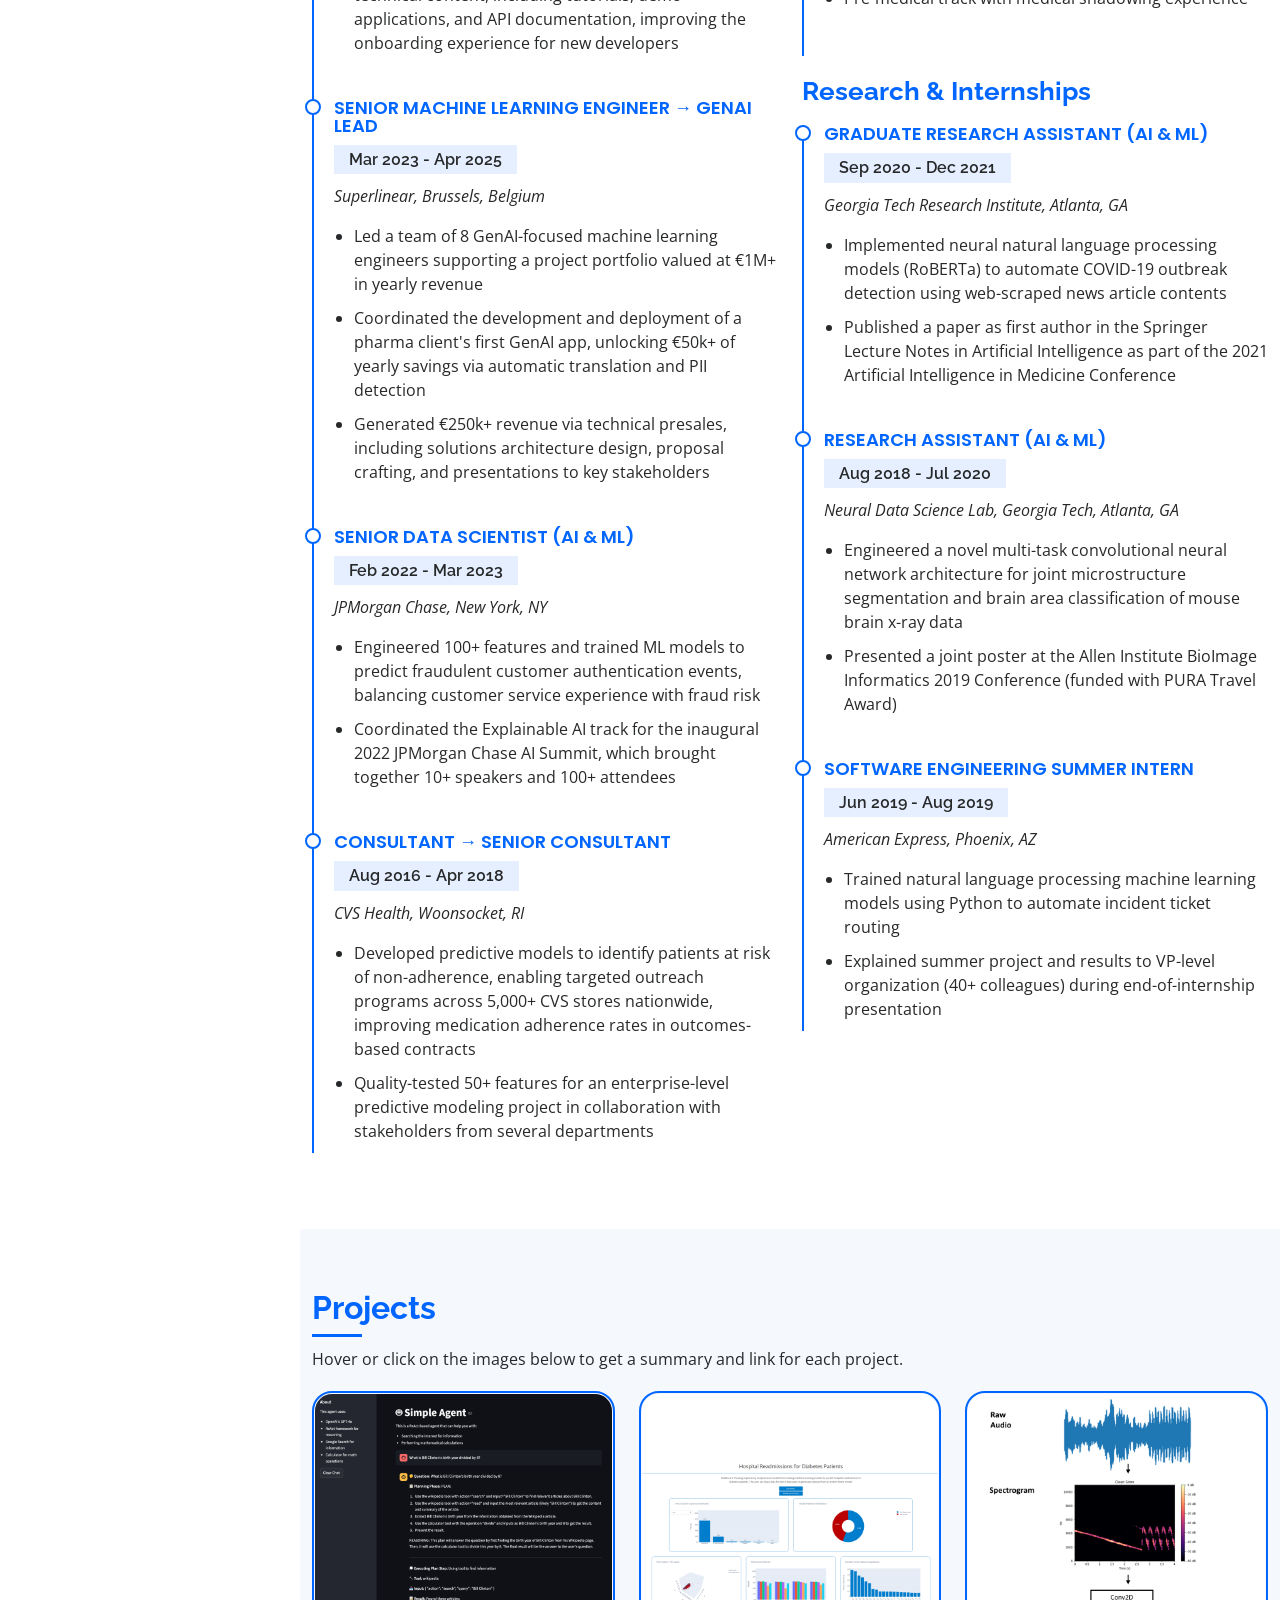
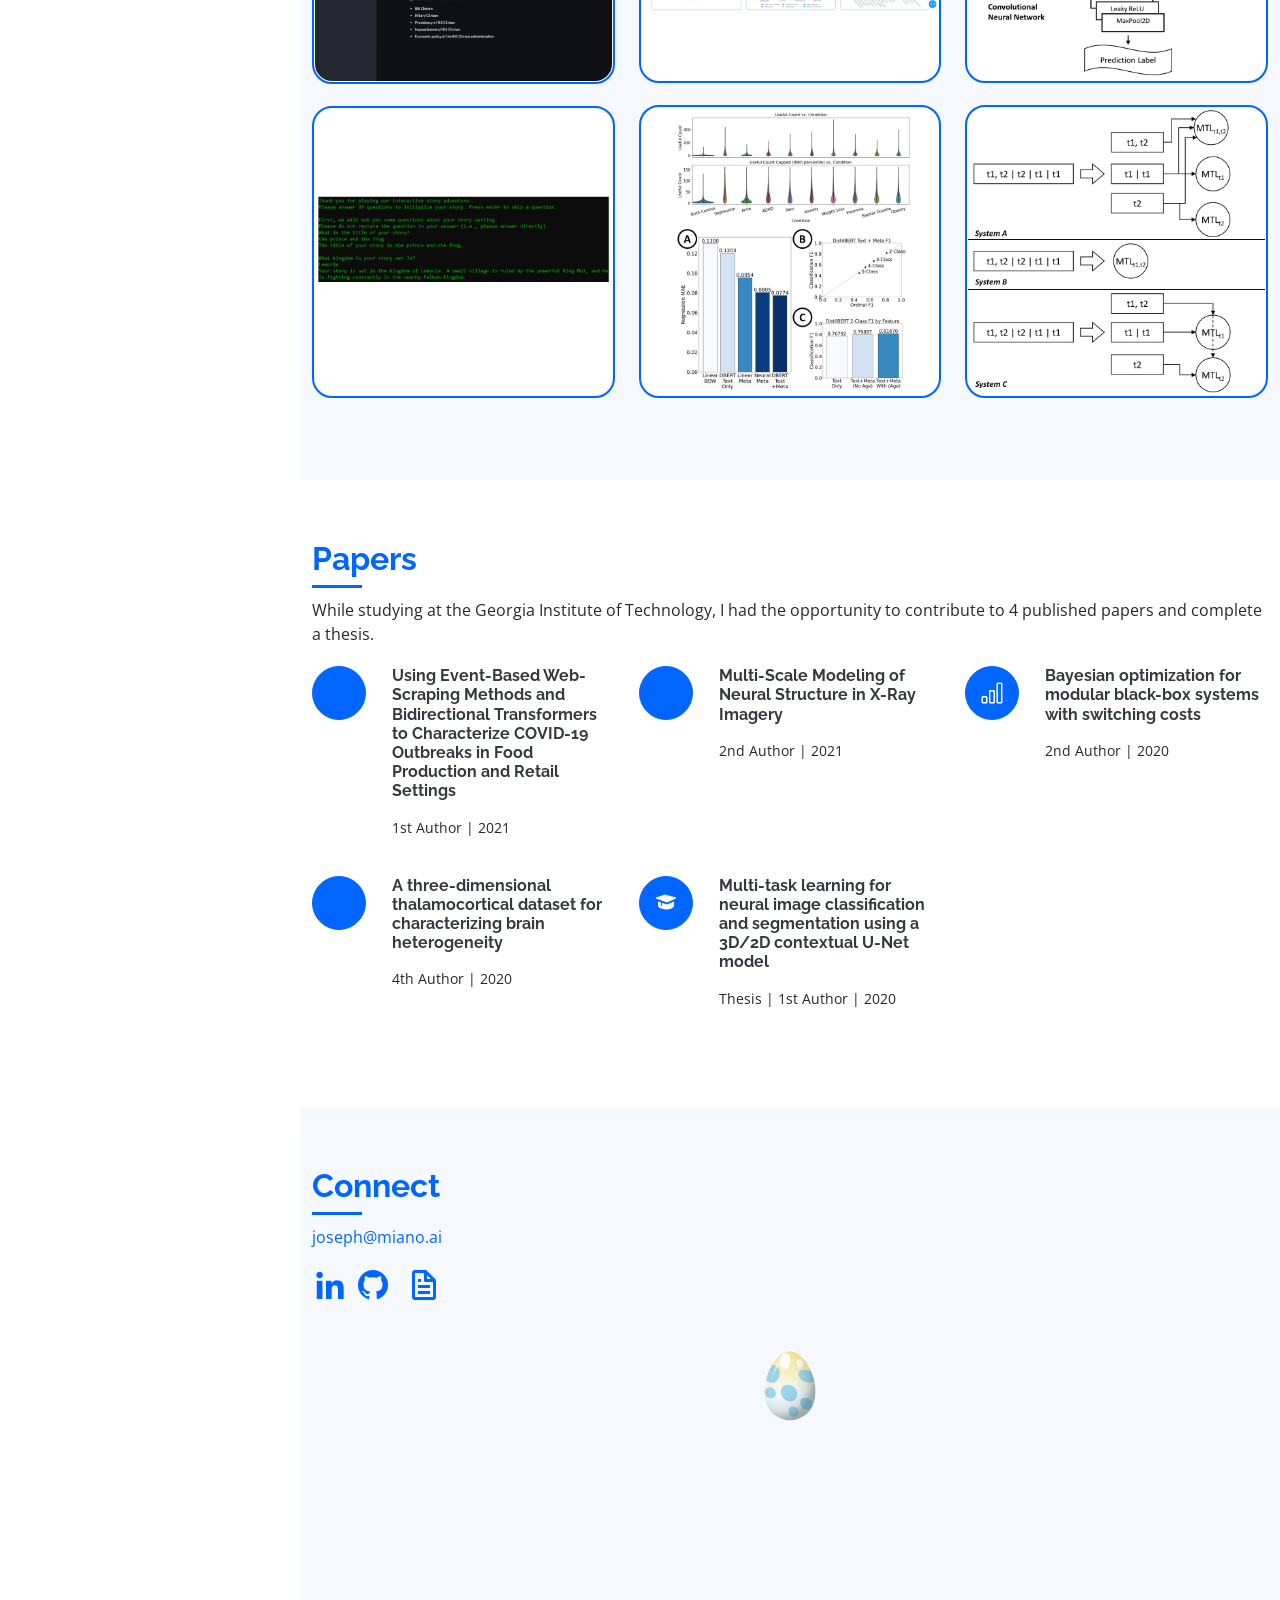
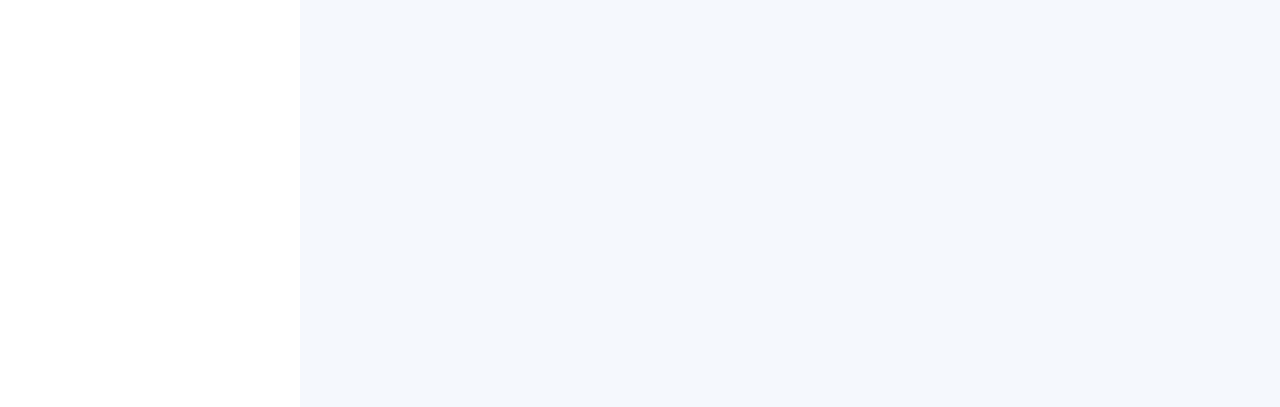
==== commit 0892296f: "Update public email and resume link" ====
--- a/index.html
+++ b/index.html
@@ -96,7 +96,7 @@
         "jobTitle": "Applied Machine Learning Engineer",
         "description": "AI Engineer and Solutions Architect with 6+ years building production AI systems across GenAI, LLMs, RAG, agents, deep learning, computer vision, and NLP.",
         "url": "https://josephmiano.com/",
-        "email": "j.miano@outlook.com",
+        "email": "joseph@miano.ai",
         "image": {
           "@type": "ImageObject",
           "url": "https://josephmiano.com/assets/img/joseph-miano-ai-engineer.jpg",
@@ -307,7 +307,7 @@
                 <li><i class="bi bi-chevron-right" style="color: #0066ff;"></i> <strong>Universities:</strong> <span>Georgia Tech, UMiami</span></li>
                 <li><i class="bi bi-chevron-right" style="color: #0066ff;"></i> <strong>Degrees:</strong> <span>MS, BS</span></li>
                 <li><i class="bi bi-chevron-right" style="color: #0066ff;"></i> <strong>Location:</strong> <span>San Francisco, CA</span></li>
-                <li><i class="bi bi-chevron-right" style="color: #0066ff;"></i> <strong>Email:</strong> <span>j.miano@outlook.com</span></li>
+                <li><i class="bi bi-chevron-right" style="color: #0066ff;"></i> <strong>Email:</strong> <span>joseph@miano.ai</span></li>
                 <li><i class="bi bi-chevron-right" style="color: #0066ff;"></i> <strong>Languages:</strong> <span>English, French, Spanish</span></li>
               </ul>
             </div>
@@ -412,7 +412,7 @@
       <div class="container">
         <div class="section-title">
           <h2>Resume</h2>
-          <p>Click <a href="https://drive.google.com/file/d/1QTfLG1ndWlWSir4dKZ8InisNLX8Cs8UA/view" target="_blank" rel="noopener noreferrer">here</a> to view my resume as a PDF.</p>
+          <p>Click <a href="https://drive.google.com/file/d/1sultIcIGRna8l24GAUB3ImBLXu-n86Bb/view?usp=sharing" target="_blank" rel="noopener noreferrer">here</a> to view my resume as a PDF.</p>
         </div>
         <div class="row">
           <div class="col-lg-6" data-aos="fade-up">
@@ -711,12 +711,12 @@
         <div class="section-title">
           <h2>Connect</h2>
           <div style="display: inline-block;">
-            <p style="margin-bottom: 0.75rem;"><a href="mailto:j.miano@outlook.com">j.miano@outlook.com</a></p>
+            <p style="margin-bottom: 0.75rem;"><a href="mailto:joseph@miano.ai">joseph@miano.ai</a></p>
             <div class="contact-social" style="display: flex; justify-content: space-between;">
               <a href="https://www.linkedin.com/in/joseph-miano" target="_blank" rel="noopener noreferrer"><i class="bx bxl-linkedin"></i></a>
               <a href="https://github.com/jmiano" target="_blank" rel="noopener noreferrer"><i class="bx bxl-github"></i></a>
               <a href="https://scholar.google.com/citations?user=P4LGsnYAAAAJ&hl=en" target="_blank" rel="noopener noreferrer"><i class="ai ai-google-scholar"></i></a>
-              <a href="https://drive.google.com/file/d/1QTfLG1ndWlWSir4dKZ8InisNLX8Cs8UA/view" target="_blank" rel="noopener noreferrer"><i class="bx bx-file"></i></a>
+              <a href="https://drive.google.com/file/d/1sultIcIGRna8l24GAUB3ImBLXu-n86Bb/view?usp=sharing" target="_blank" rel="noopener noreferrer"><i class="bx bx-file"></i></a>
             </div>
           </div>
           <div class="easter-egg-trigger" data-no-section-scroll="true" aria-label="Easter Egg" title="Easter Egg">
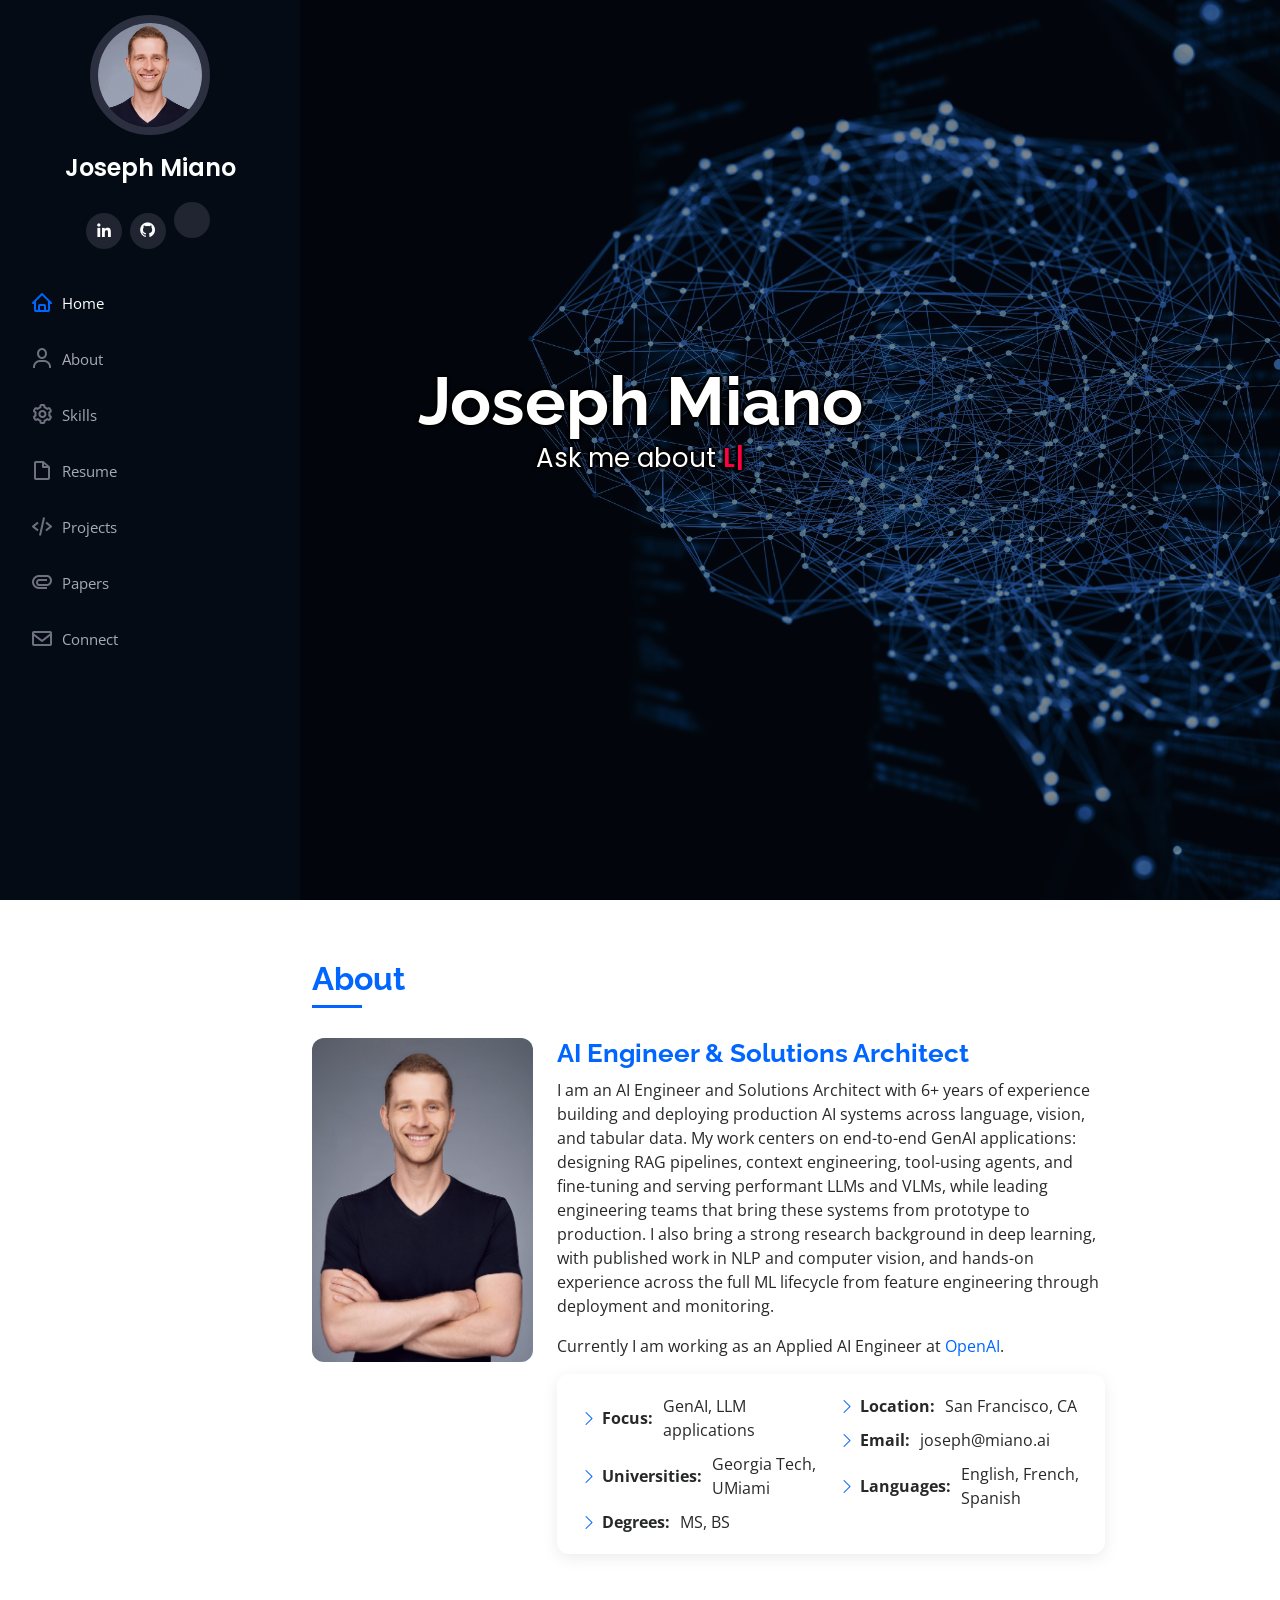
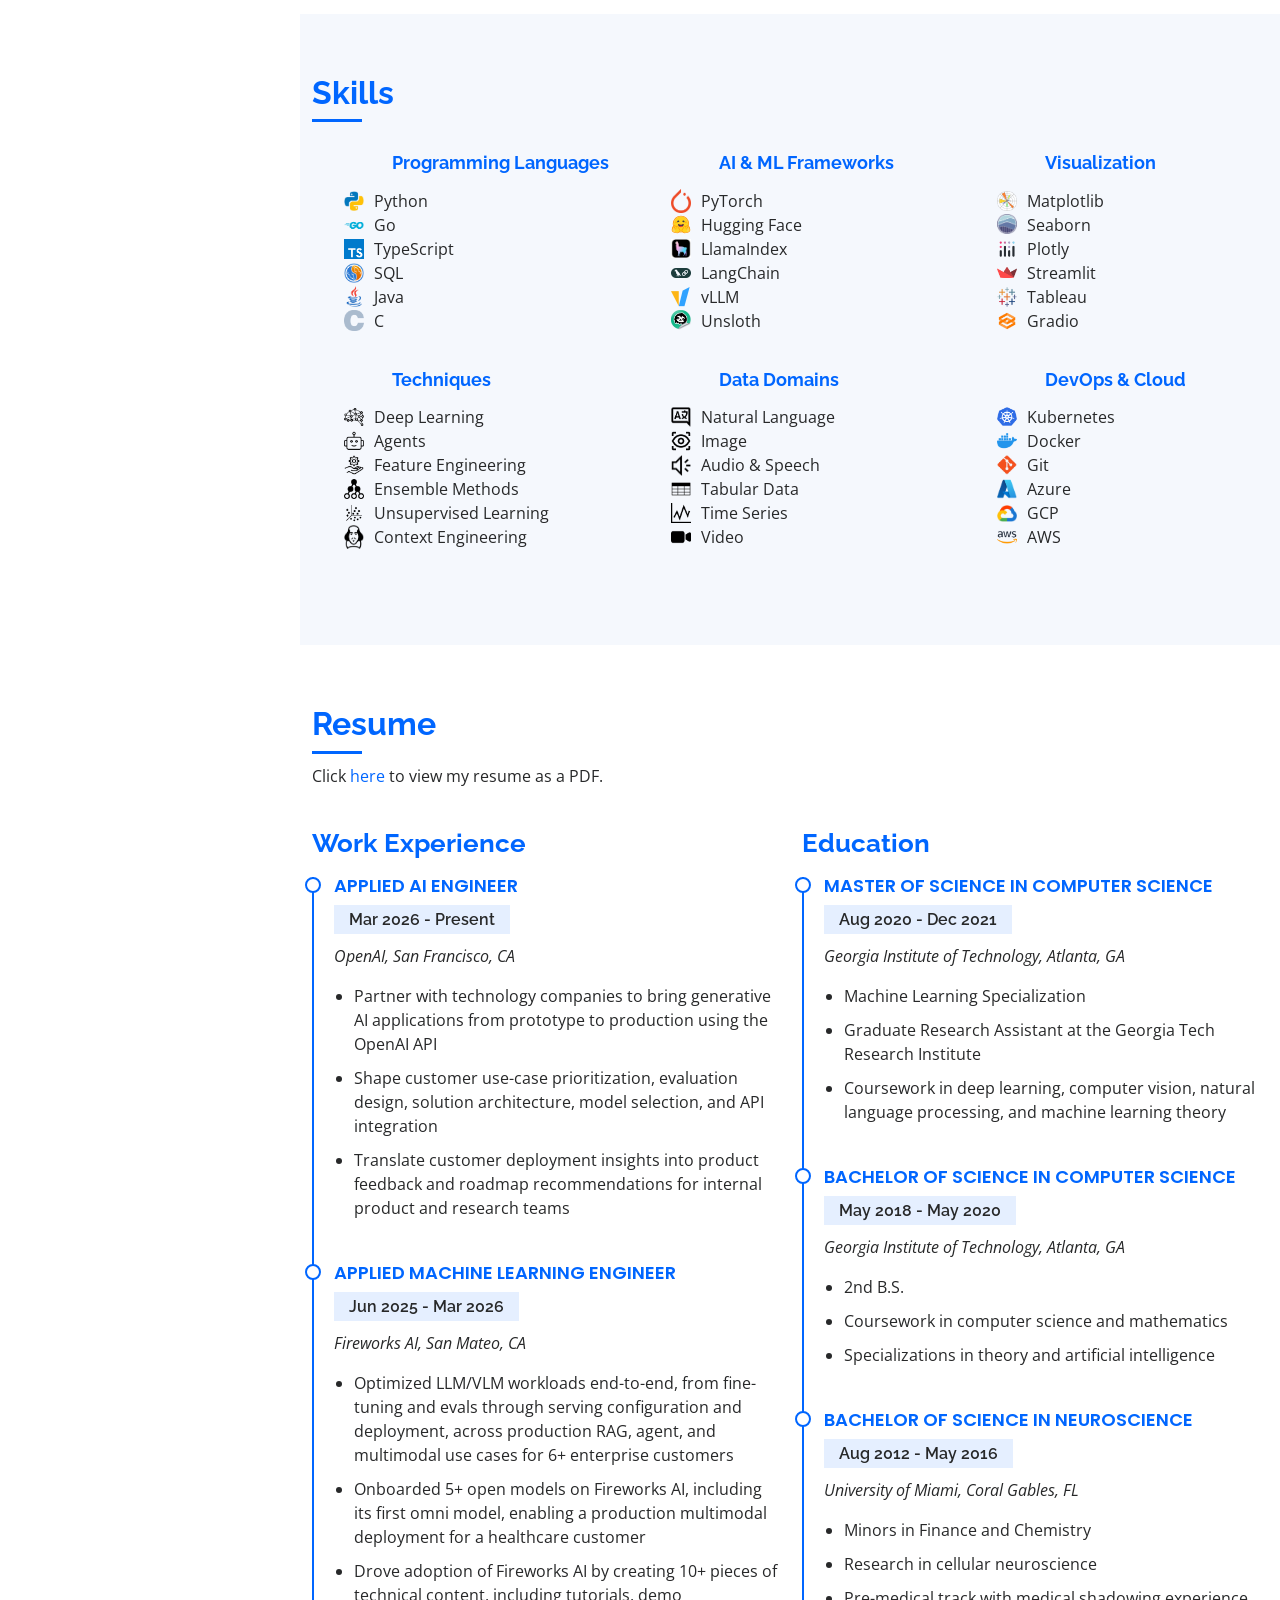
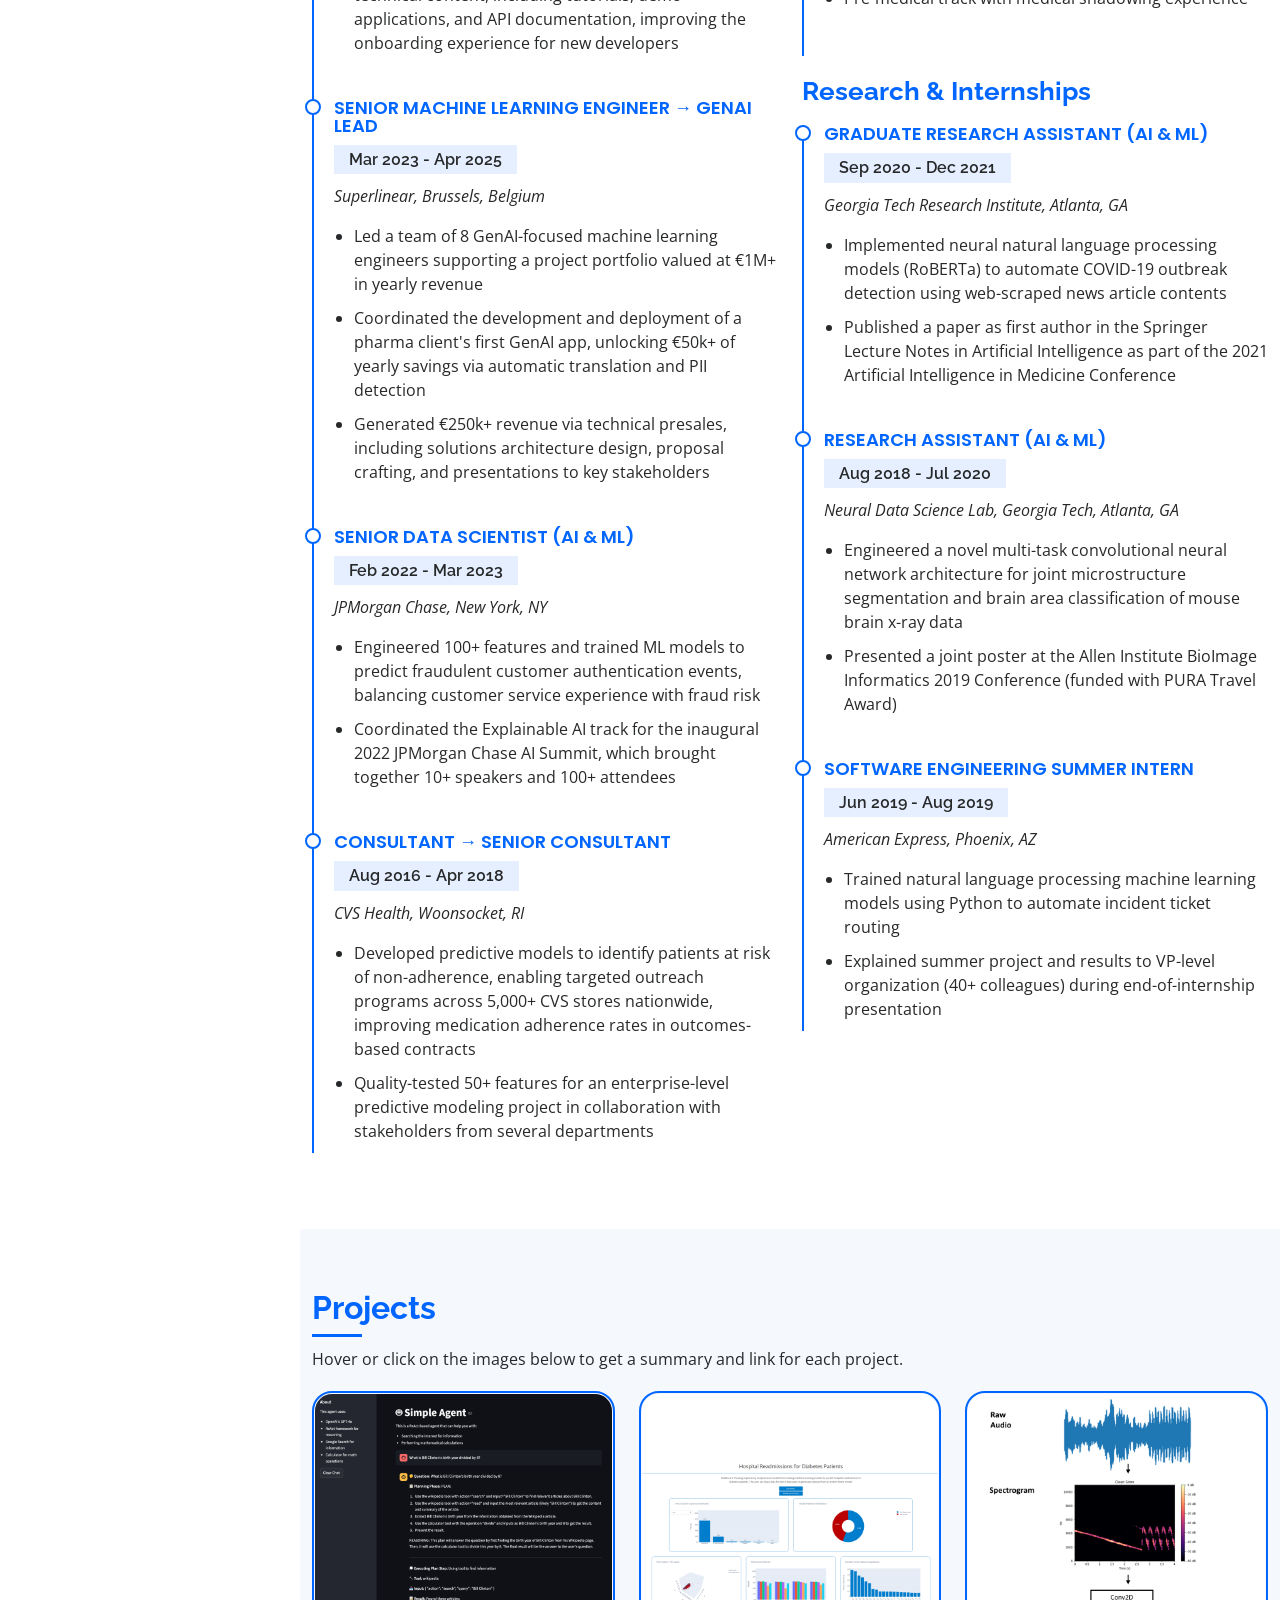
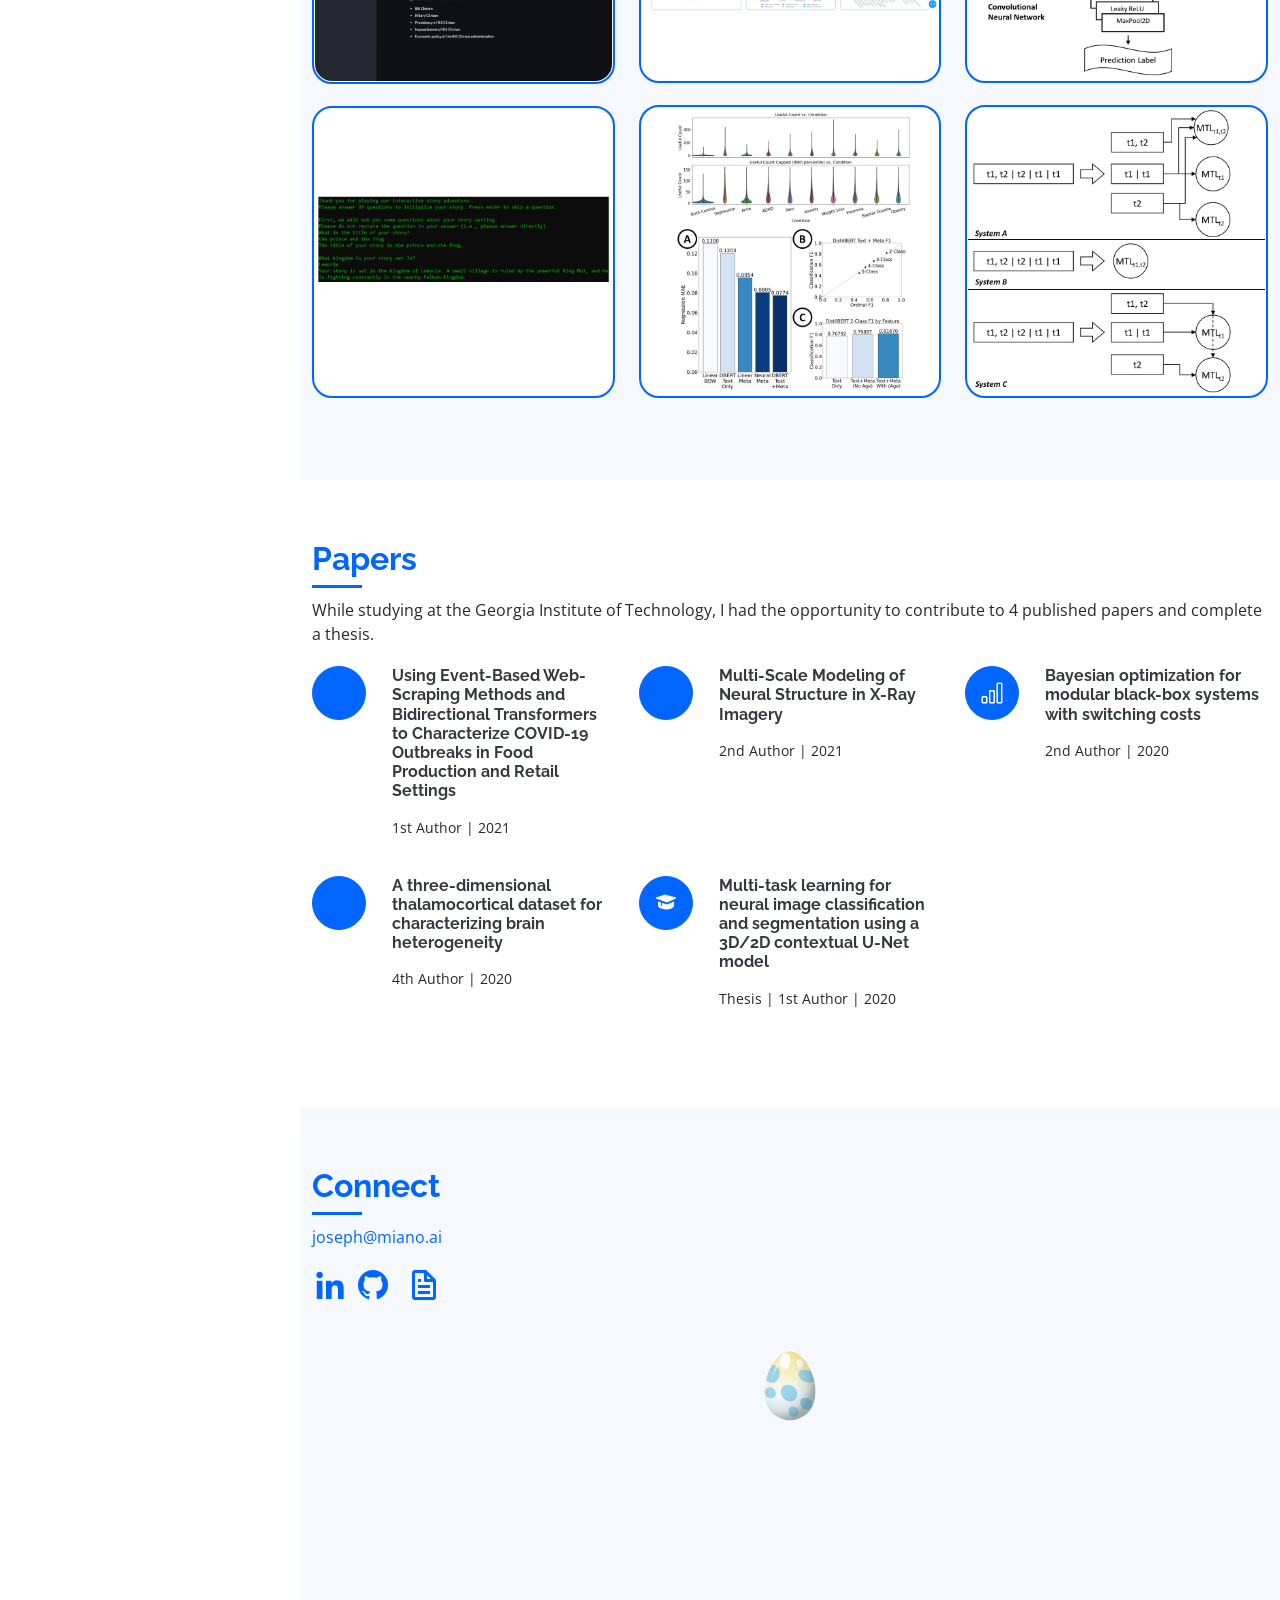
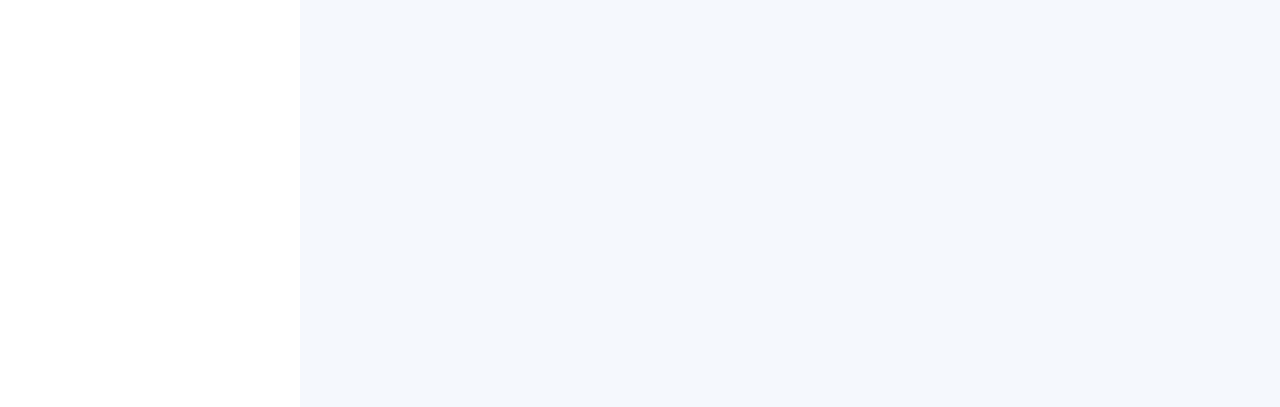
==== commit 964f86e1: "Update OpenAI job title to Applied AI Engineer" ====
--- a/index.html
+++ b/index.html
@@ -93,7 +93,7 @@
         "familyName": "Miano",
         "additionalName": ["Joe", "Joseph D Miano", "Joseph Donald Miano"],
         "disambiguatingDescription": "AI Engineer and Solutions Architect specializing in GenAI, LLMs, and deep learning, based in San Francisco. Not to be confused with the vascular biology researcher of the same name.",
-        "jobTitle": "Applied Machine Learning Engineer",
+        "jobTitle": "Applied AI Engineer",
         "description": "AI Engineer and Solutions Architect with 6+ years building production AI systems across GenAI, LLMs, RAG, agents, deep learning, computer vision, and NLP.",
         "url": "https://josephmiano.com/",
         "email": "joseph@miano.ai",
@@ -299,7 +299,7 @@
             <p>I am an AI Engineer and Solutions Architect with 6+ years of experience building and deploying production AI systems across language, vision, and tabular data.
               My work centers on end-to-end GenAI applications: designing RAG pipelines, context engineering, tool-using agents, and fine-tuning and serving performant LLMs and VLMs, while leading engineering teams that bring these systems from prototype to production.
               I also bring a strong research background in deep learning, with published work in NLP and computer vision, and hands-on experience across the full ML lifecycle from feature engineering through deployment and monitoring.</p>
-            <p>Currently I am working as an AI Deployment Engineer at <a href="https://openai.com/" target="_blank" rel="noopener noreferrer">OpenAI</a>.</p>
+            <p>Currently I am working as an Applied AI Engineer at <a href="https://openai.com/" target="_blank" rel="noopener noreferrer">OpenAI</a>.</p>
             <div>
             <div style="padding: 1.25rem 1.5rem; border-radius: 12px; background: #fff; box-shadow: 0 4px 16px rgba(0, 0, 0, 0.08); display: inline-block; text-align: left;">
               <ul style="margin-bottom: 0;" class="about-details">
@@ -418,7 +418,7 @@
           <div class="col-lg-6" data-aos="fade-up">
             <h3 class="resume-title">Work Experience</h3>
             <div class="resume-item">
-              <h4>AI Deployment Engineer</h4>
+              <h4>Applied AI Engineer</h4>
               <h5>Mar 2026 - Present</h5>
               <p><em>OpenAI, San Francisco, CA </em></p>
               <ul>
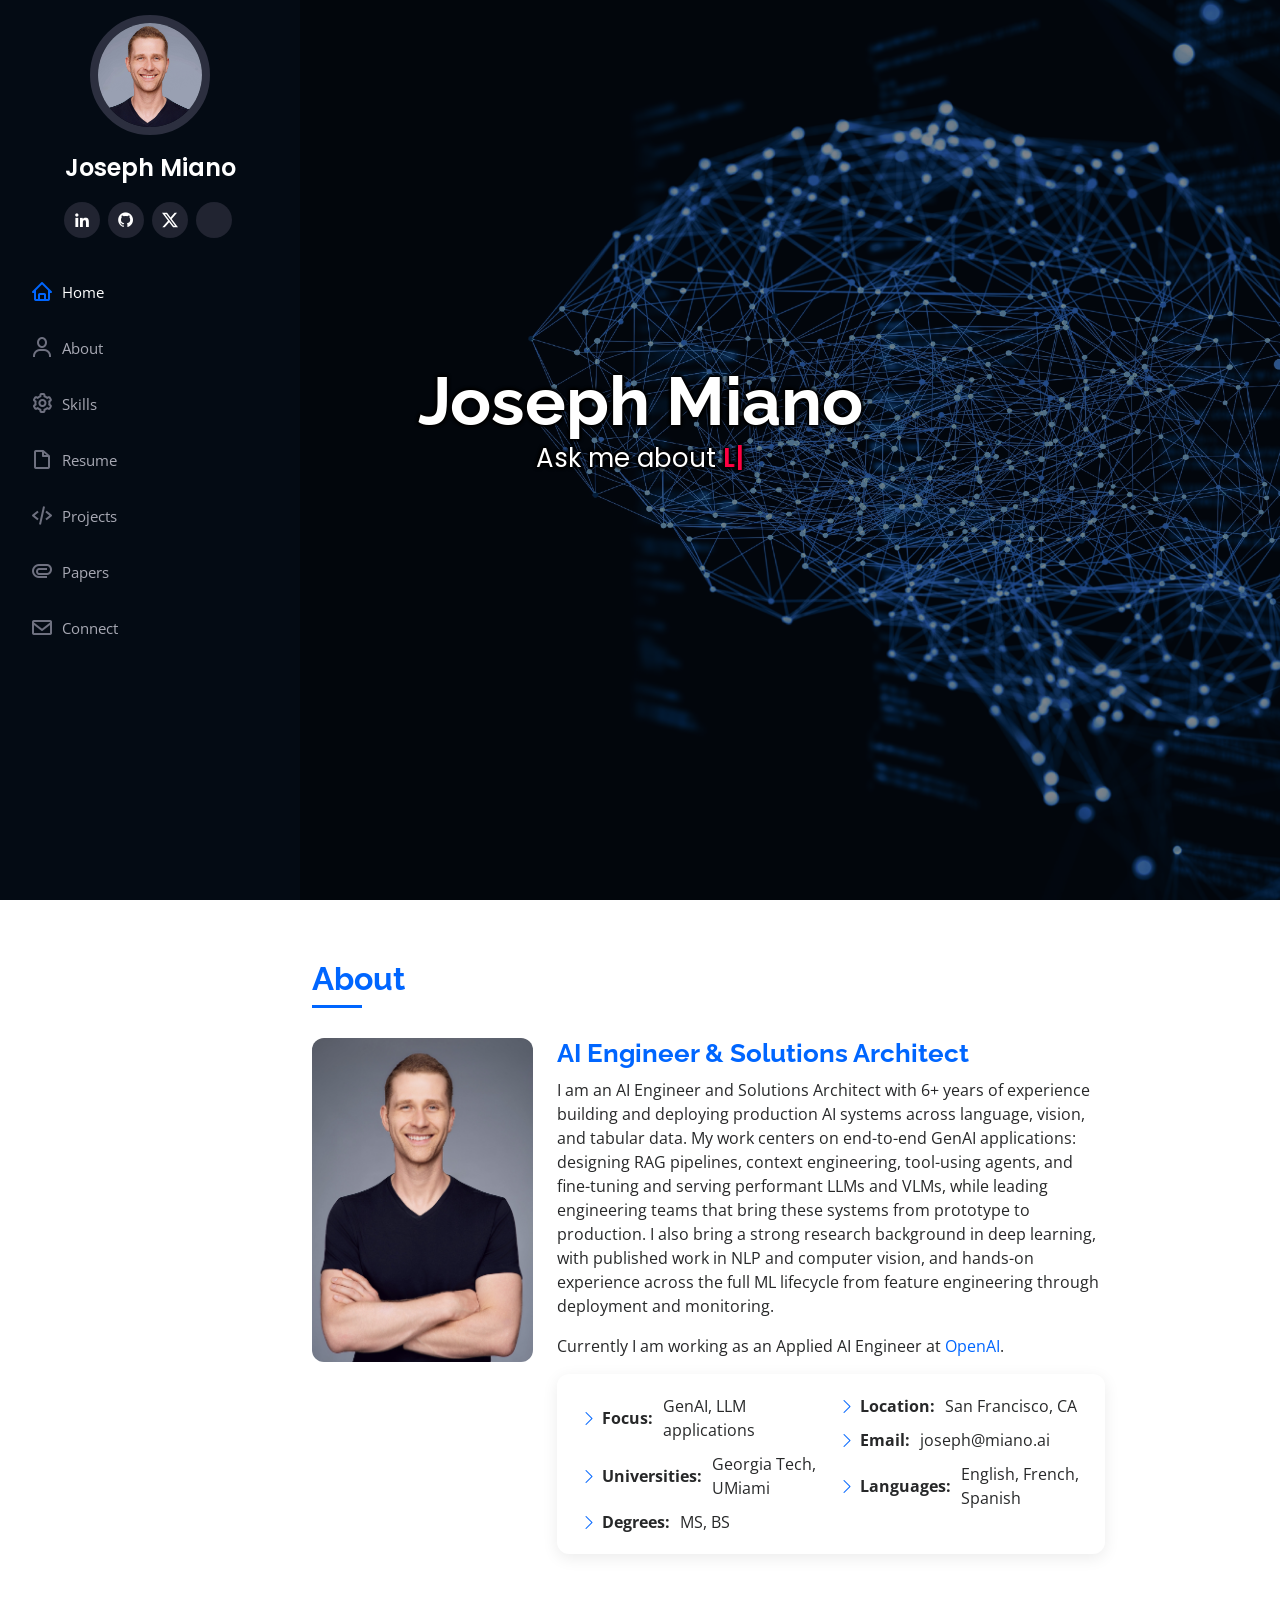
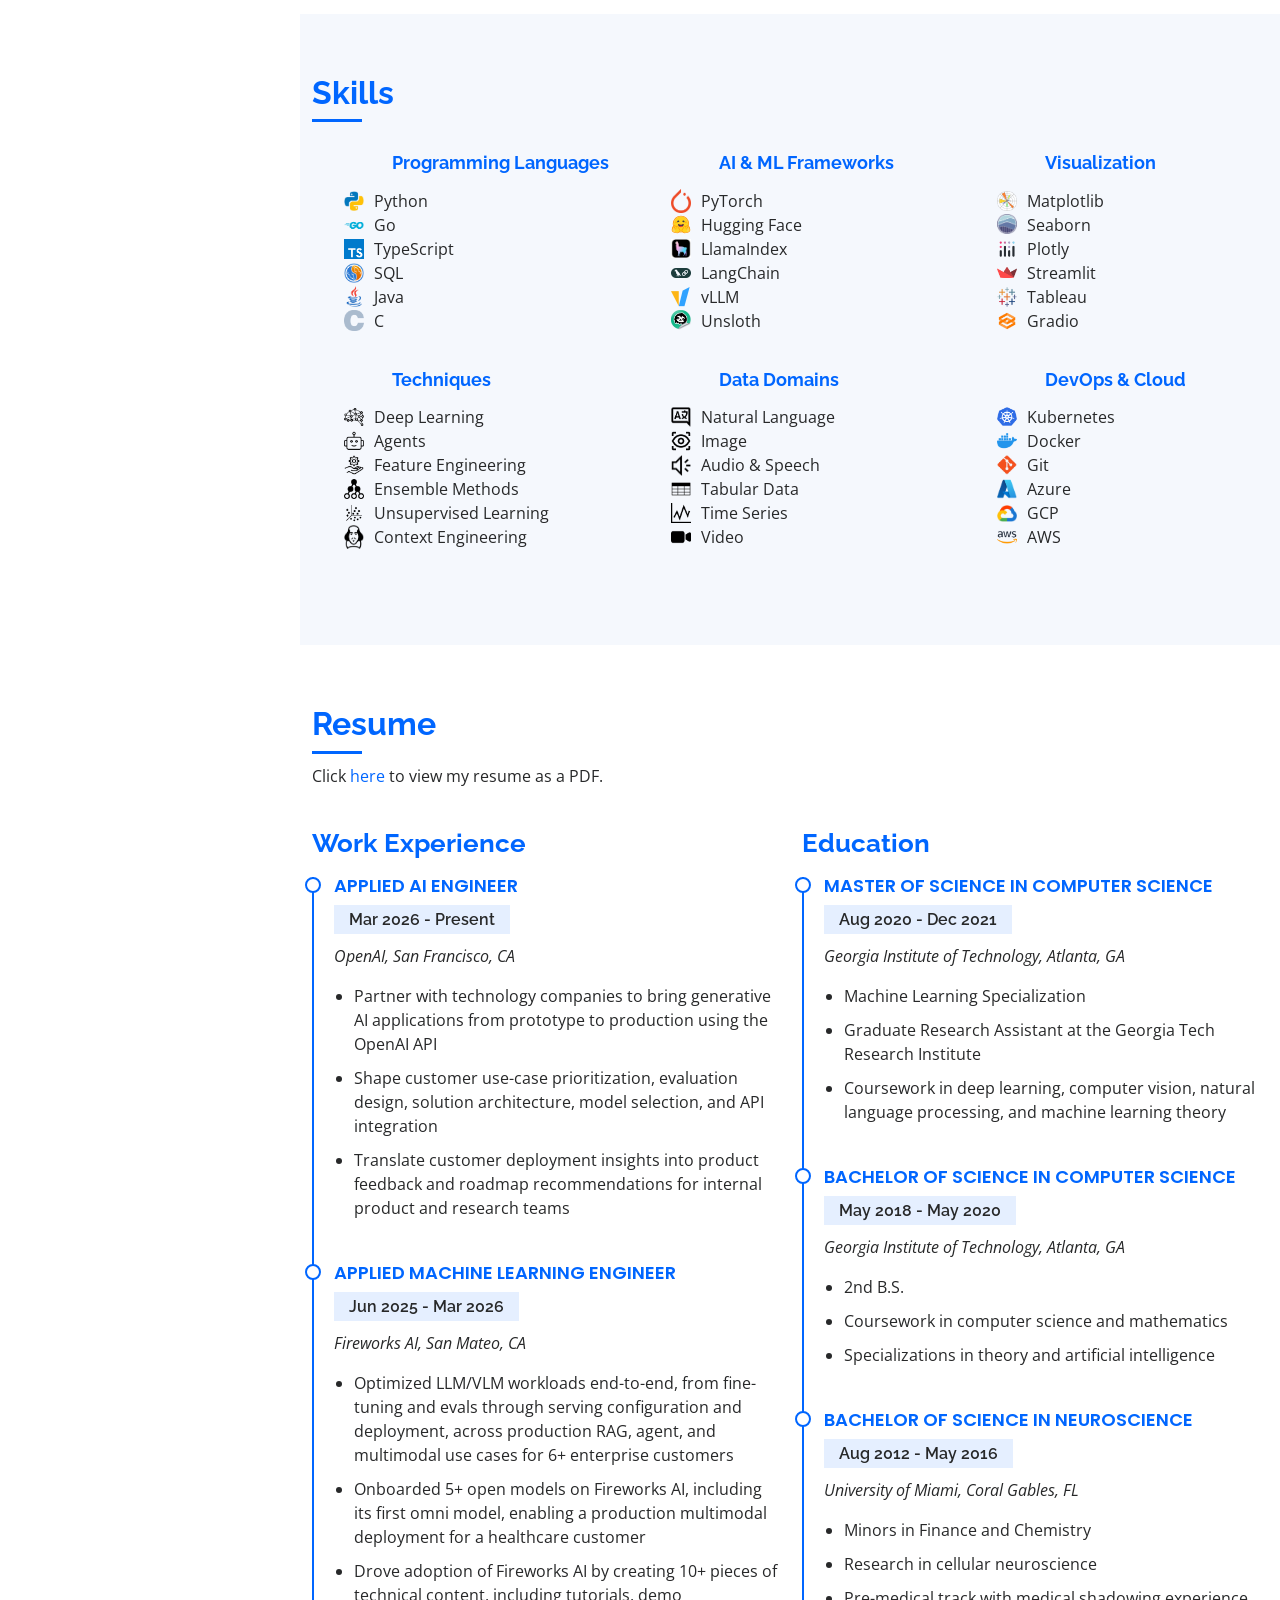
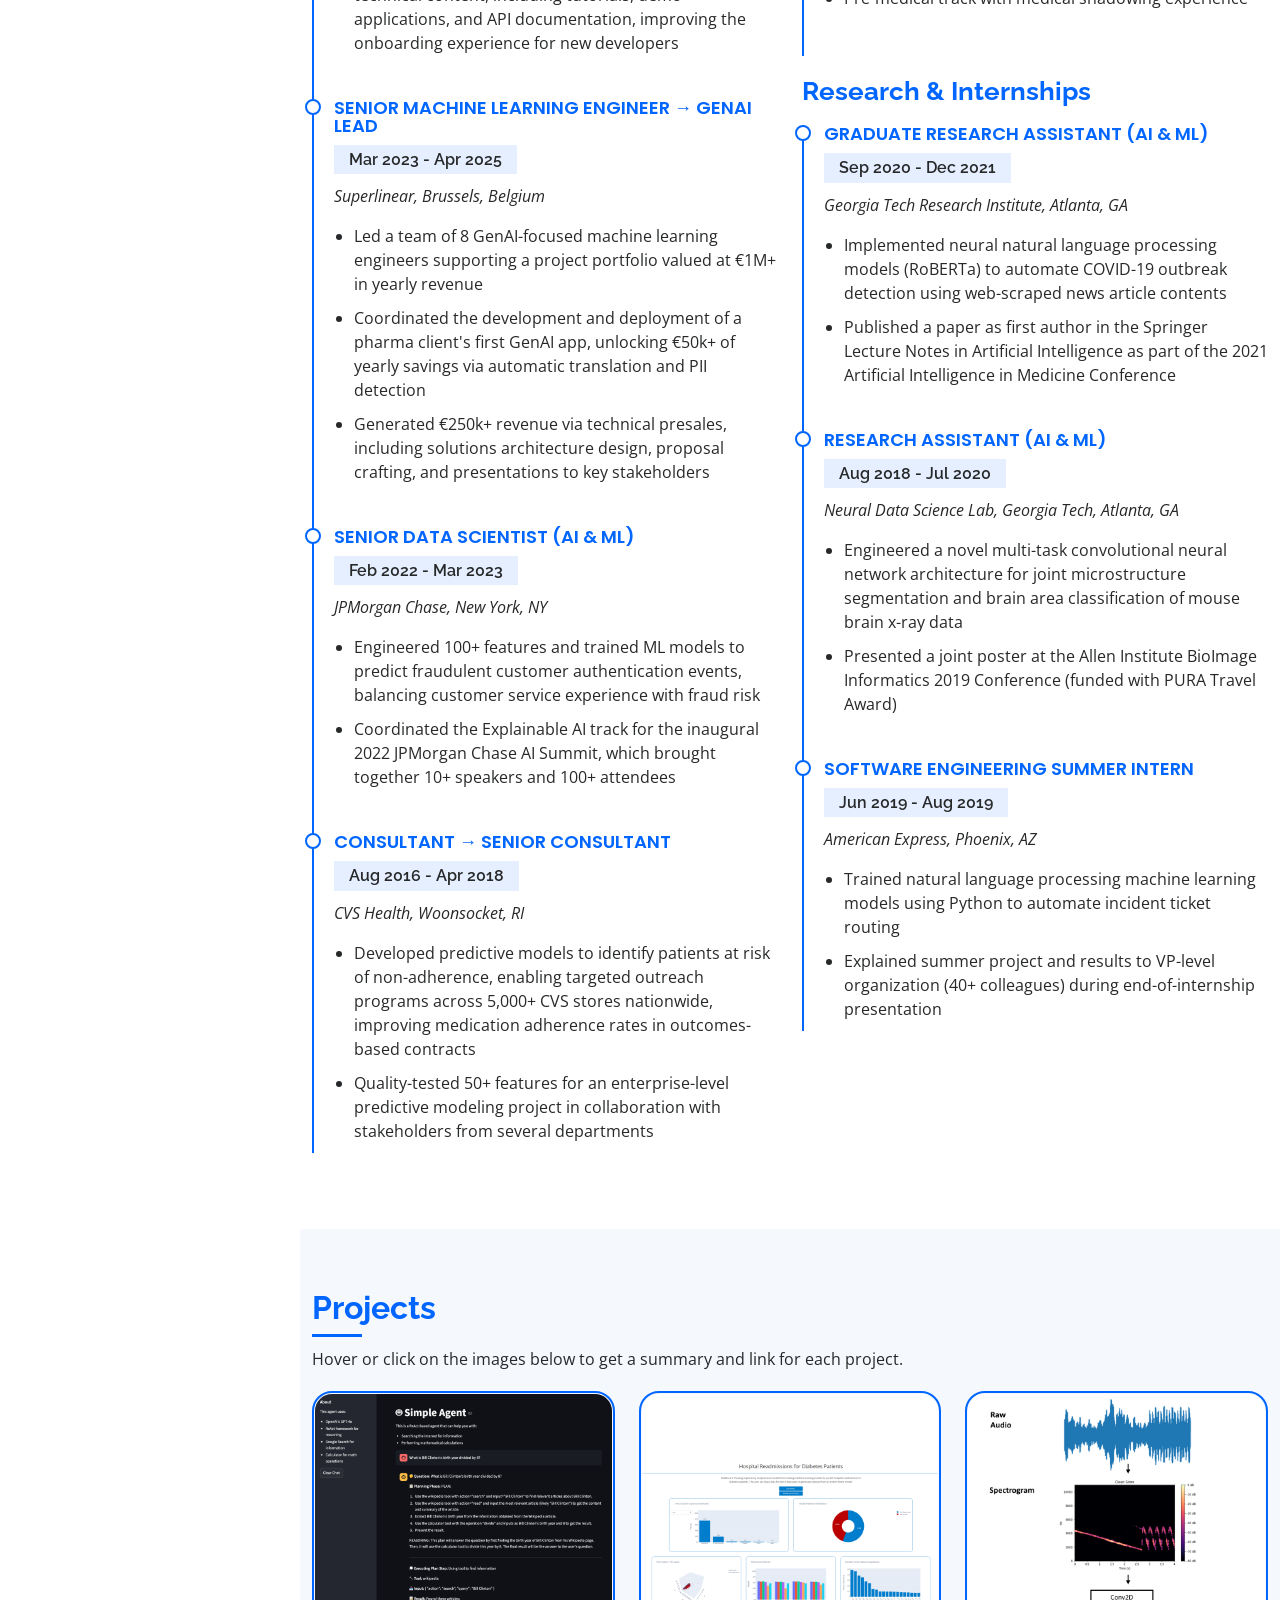
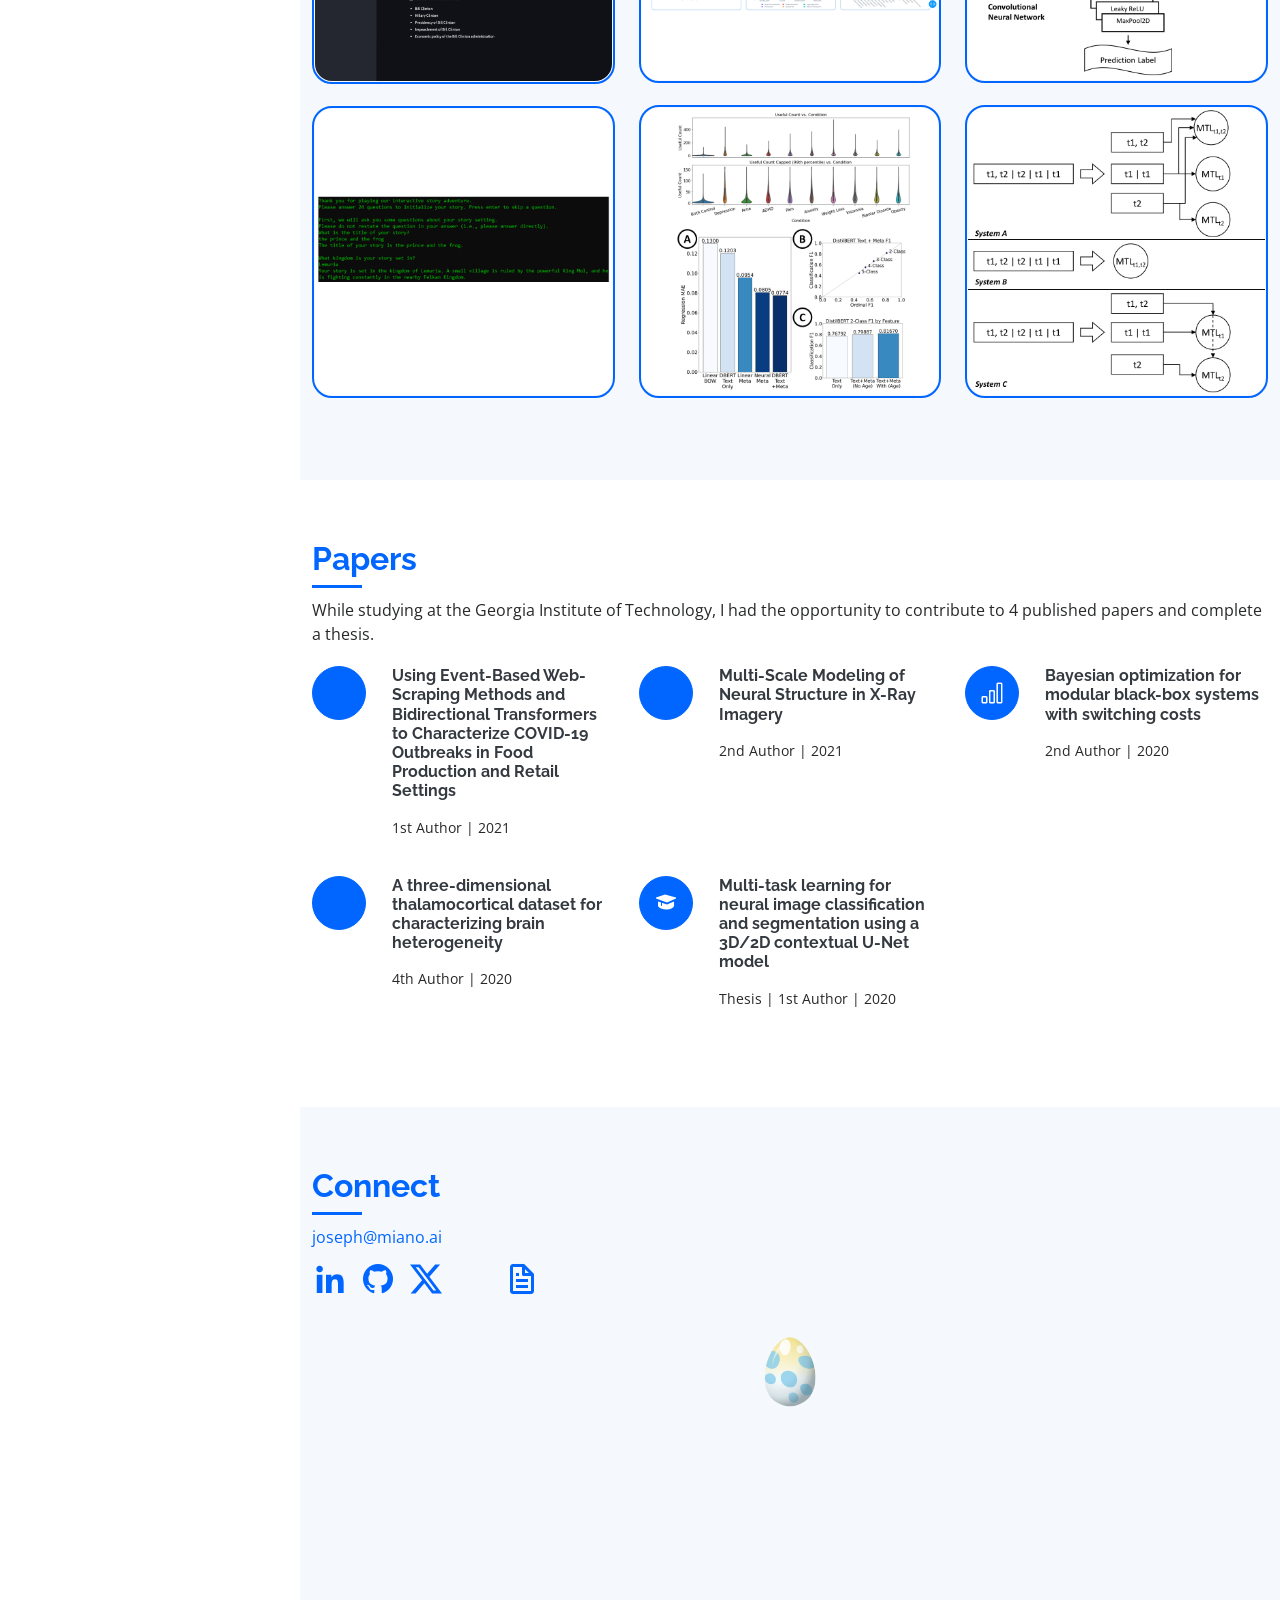
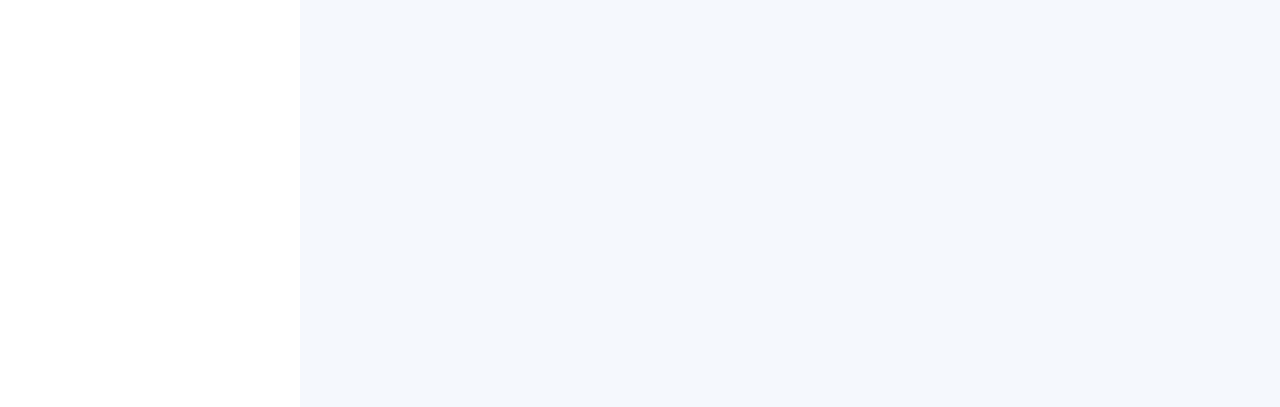
==== commit 1fe616cd: "Add X profile links to homepage social sections" ====
--- a/index.html
+++ b/index.html
@@ -105,6 +105,7 @@
         "sameAs": [
           "https://www.linkedin.com/in/joseph-miano",
           "https://github.com/jmiano",
+          "https://x.com/joemianosf",
           "https://scholar.google.com/citations?user=P4LGsnYAAAAJ&hl=en",
           "https://huggingface.co/jmiano",
           "https://dblp.org/pid/294/3571.html"
@@ -253,6 +254,7 @@
         <div class="social-links mt-3 text-center">
           <a href="https://www.linkedin.com/in/joseph-miano" class="linkedin" target="_blank" rel="noopener noreferrer"><i class="bx bxl-linkedin"></i></a>
           <a href="https://github.com/jmiano" class="github" target="_blank" rel="noopener noreferrer"><i class="bx bxl-github"></i></a>
+          <a href="https://x.com/joemianosf" class="x" target="_blank" rel="noopener noreferrer" aria-label="Joseph Miano on X"><svg class="social-icon" xmlns="http://www.w3.org/2000/svg" width="18" height="18" viewBox="0 0 16 16" fill="currentColor" aria-hidden="true" focusable="false"><path d="M12.6.75h2.454l-5.36 6.142L16 15.25h-4.937l-3.867-5.07-4.425 5.07H.316l5.733-6.57L0 .75h5.063l3.495 4.633L12.601.75Zm-.86 13.028h1.36L4.323 2.145H2.865z"/></svg></a>
           <a href="https://scholar.google.com/citations?user=P4LGsnYAAAAJ&hl=en" class="google-scholar" target="_blank" rel="noopener noreferrer"><i class="ai ai-google-scholar"></i></a>
         </div>
       </div>
@@ -712,9 +714,10 @@
           <h2>Connect</h2>
           <div style="display: inline-block;">
             <p style="margin-bottom: 0.75rem;"><a href="mailto:joseph@miano.ai">joseph@miano.ai</a></p>
-            <div class="contact-social" style="display: flex; justify-content: space-between;">
+            <div class="contact-social">
               <a href="https://www.linkedin.com/in/joseph-miano" target="_blank" rel="noopener noreferrer"><i class="bx bxl-linkedin"></i></a>
               <a href="https://github.com/jmiano" target="_blank" rel="noopener noreferrer"><i class="bx bxl-github"></i></a>
+              <a href="https://x.com/joemianosf" target="_blank" rel="noopener noreferrer" aria-label="Joseph Miano on X"><svg class="social-icon" xmlns="http://www.w3.org/2000/svg" width="36" height="36" viewBox="0 0 16 16" fill="currentColor" aria-hidden="true" focusable="false"><path d="M12.6.75h2.454l-5.36 6.142L16 15.25h-4.937l-3.867-5.07-4.425 5.07H.316l5.733-6.57L0 .75h5.063l3.495 4.633L12.601.75Zm-.86 13.028h1.36L4.323 2.145H2.865z"/></svg></a>
               <a href="https://scholar.google.com/citations?user=P4LGsnYAAAAJ&hl=en" target="_blank" rel="noopener noreferrer"><i class="ai ai-google-scholar"></i></a>
               <a href="https://drive.google.com/file/d/1sultIcIGRna8l24GAUB3ImBLXu-n86Bb/view?usp=sharing" target="_blank" rel="noopener noreferrer"><i class="bx bx-file"></i></a>
             </div>
--- a/assets/css/style.css
+++ b/assets/css/style.css
@@ -105,11 +105,14 @@
 }
 #header .profile .social-links a {
   font-size: 18px;
-  display: inline-block;
+  display: inline-flex;
+  align-items: center;
+  justify-content: center;
+  vertical-align: middle;
   background: #212431;
   color: #fff;
   line-height: 1;
-  padding: 8px 0;
+  padding: 0;
   margin-right: 4px;
   border-radius: 50%;
   text-align: center;
@@ -122,6 +125,12 @@
   color: rgb(255, 255, 255);
   text-decoration: none;
   transform: scale(1.03);
+}
+
+.social-icon {
+  width: 0.888889em;
+  height: 0.888889em;
+  vertical-align: -0.125em;
 }
 
 #main {
@@ -1233,6 +1242,19 @@
   color: #fff;
 }
 
+.contact-social {
+  display: flex;
+  align-items: center;
+  gap: 12px;
+}
+.contact-social a {
+  display: inline-flex;
+  align-items: center;
+  justify-content: center;
+  flex: 0 0 36px;
+  height: 36px;
+  line-height: 1;
+}
 .contact-social a,
 .contact-social a i {
   font-size: 36px !important;
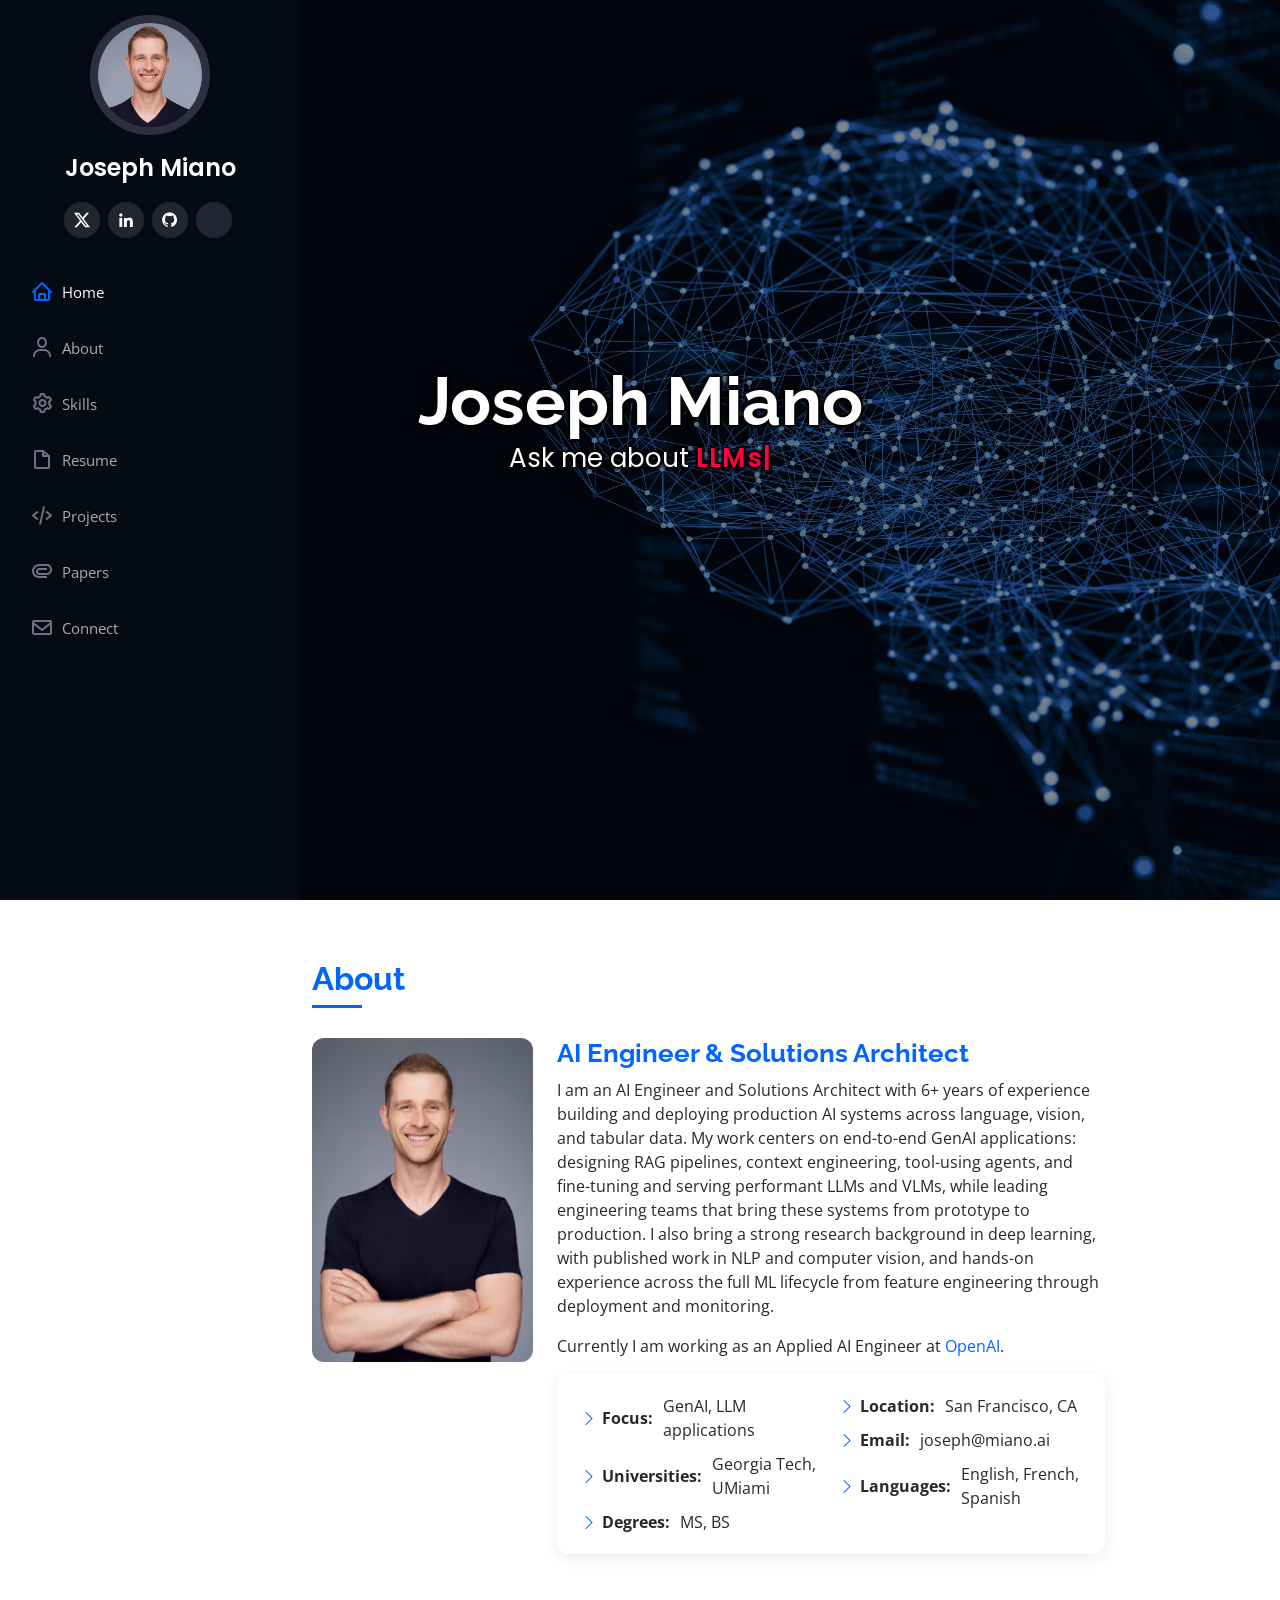
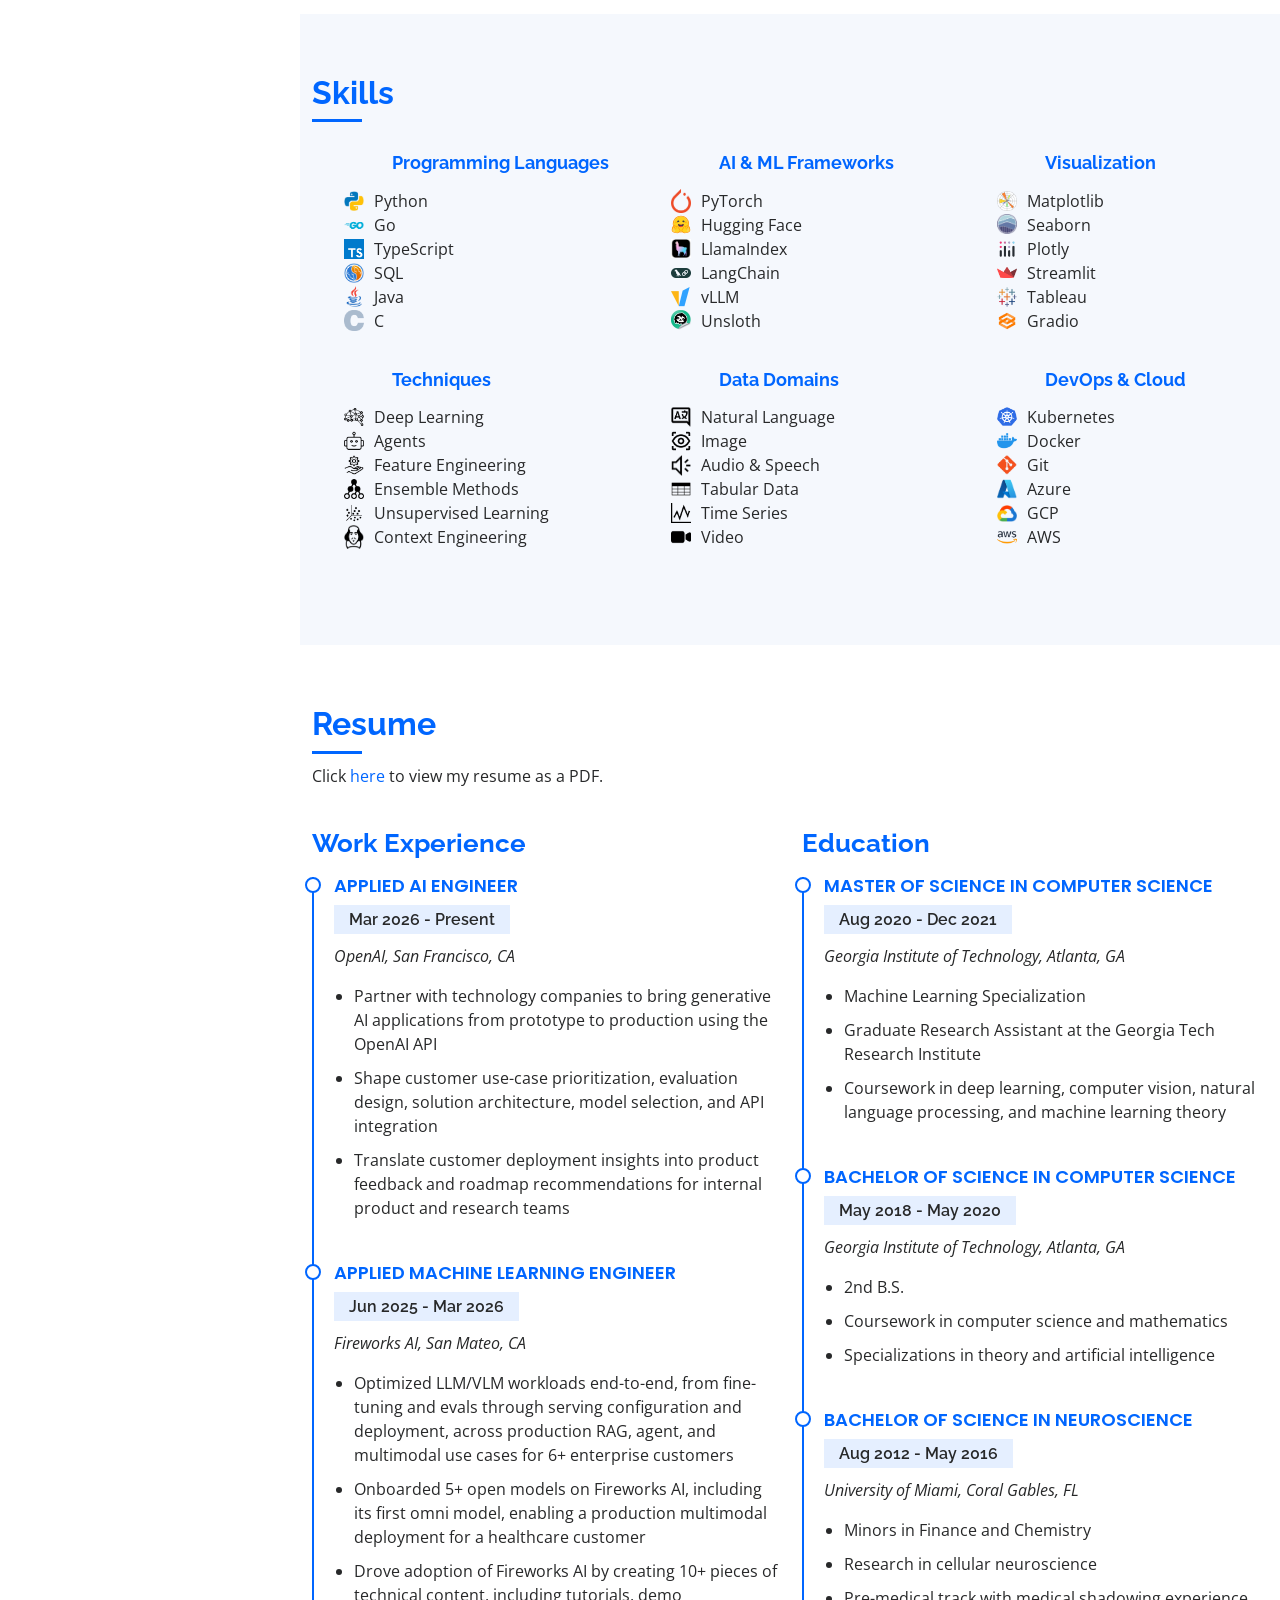
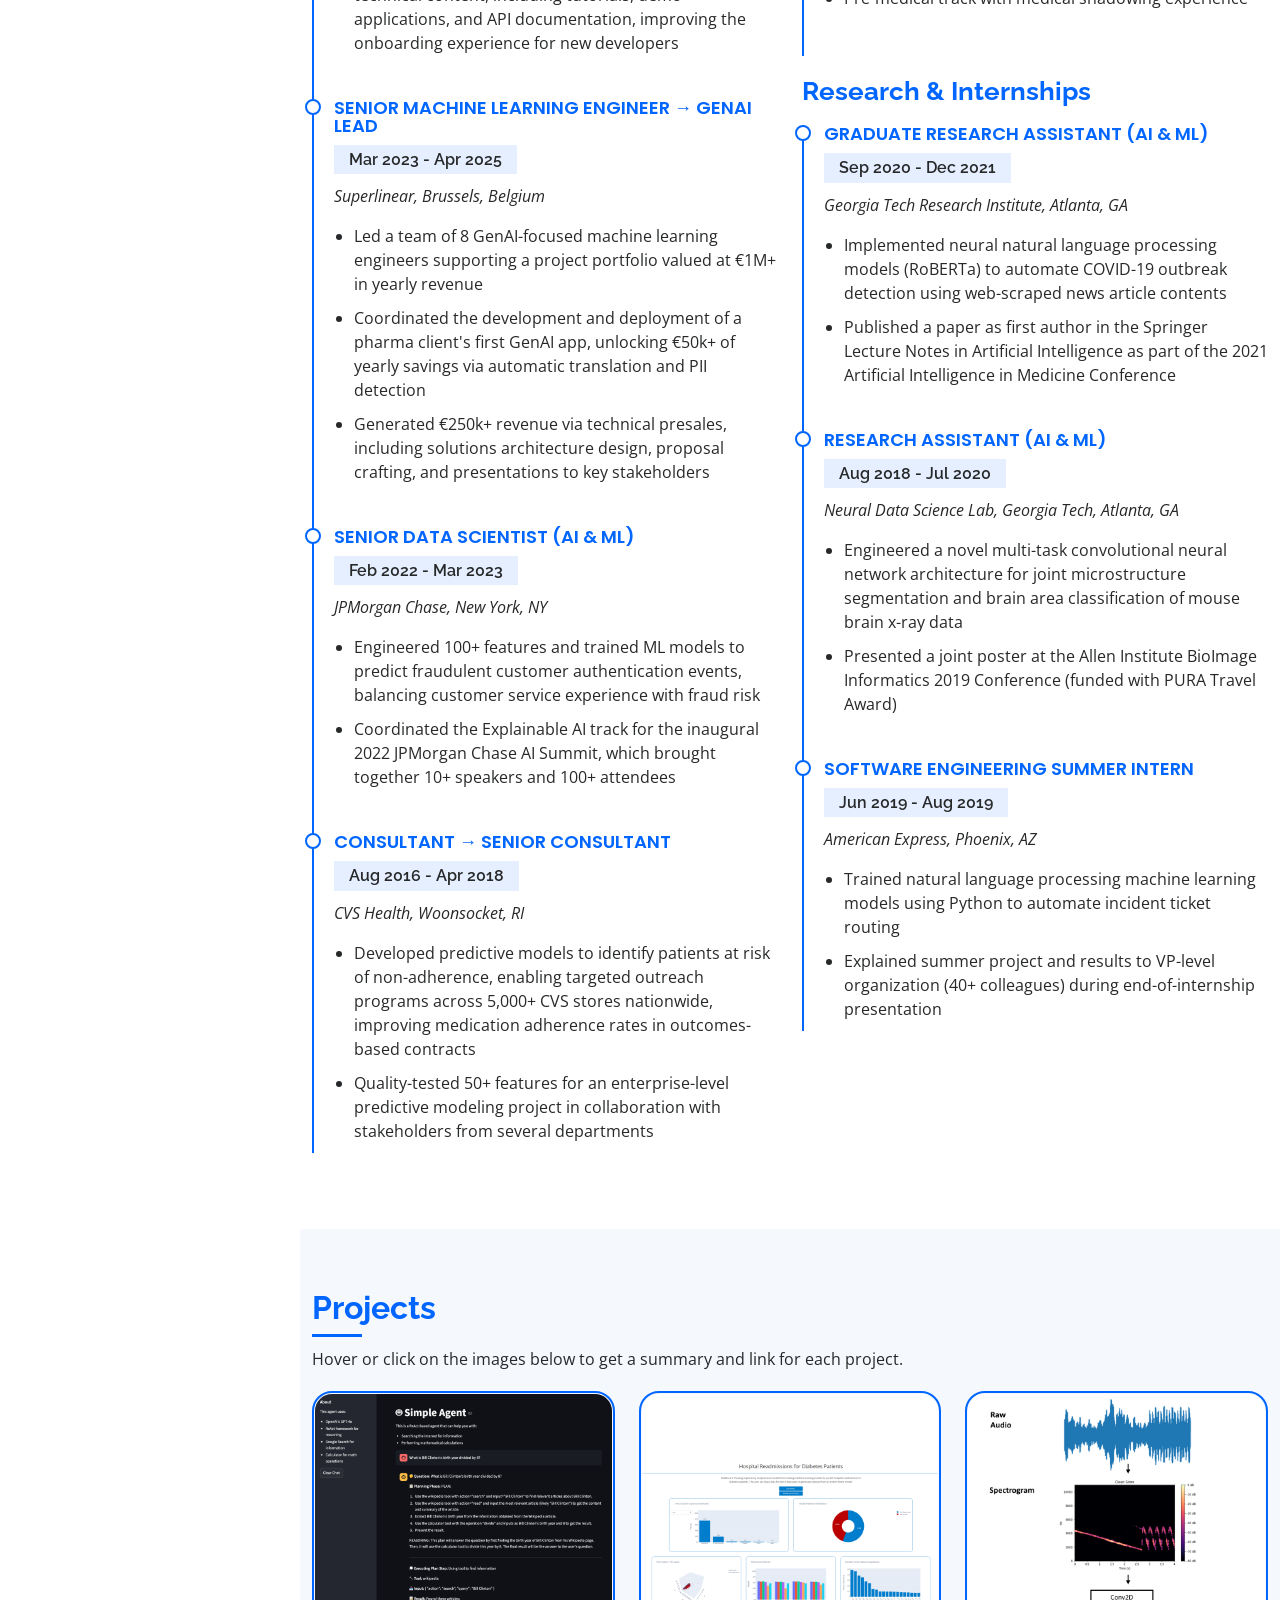
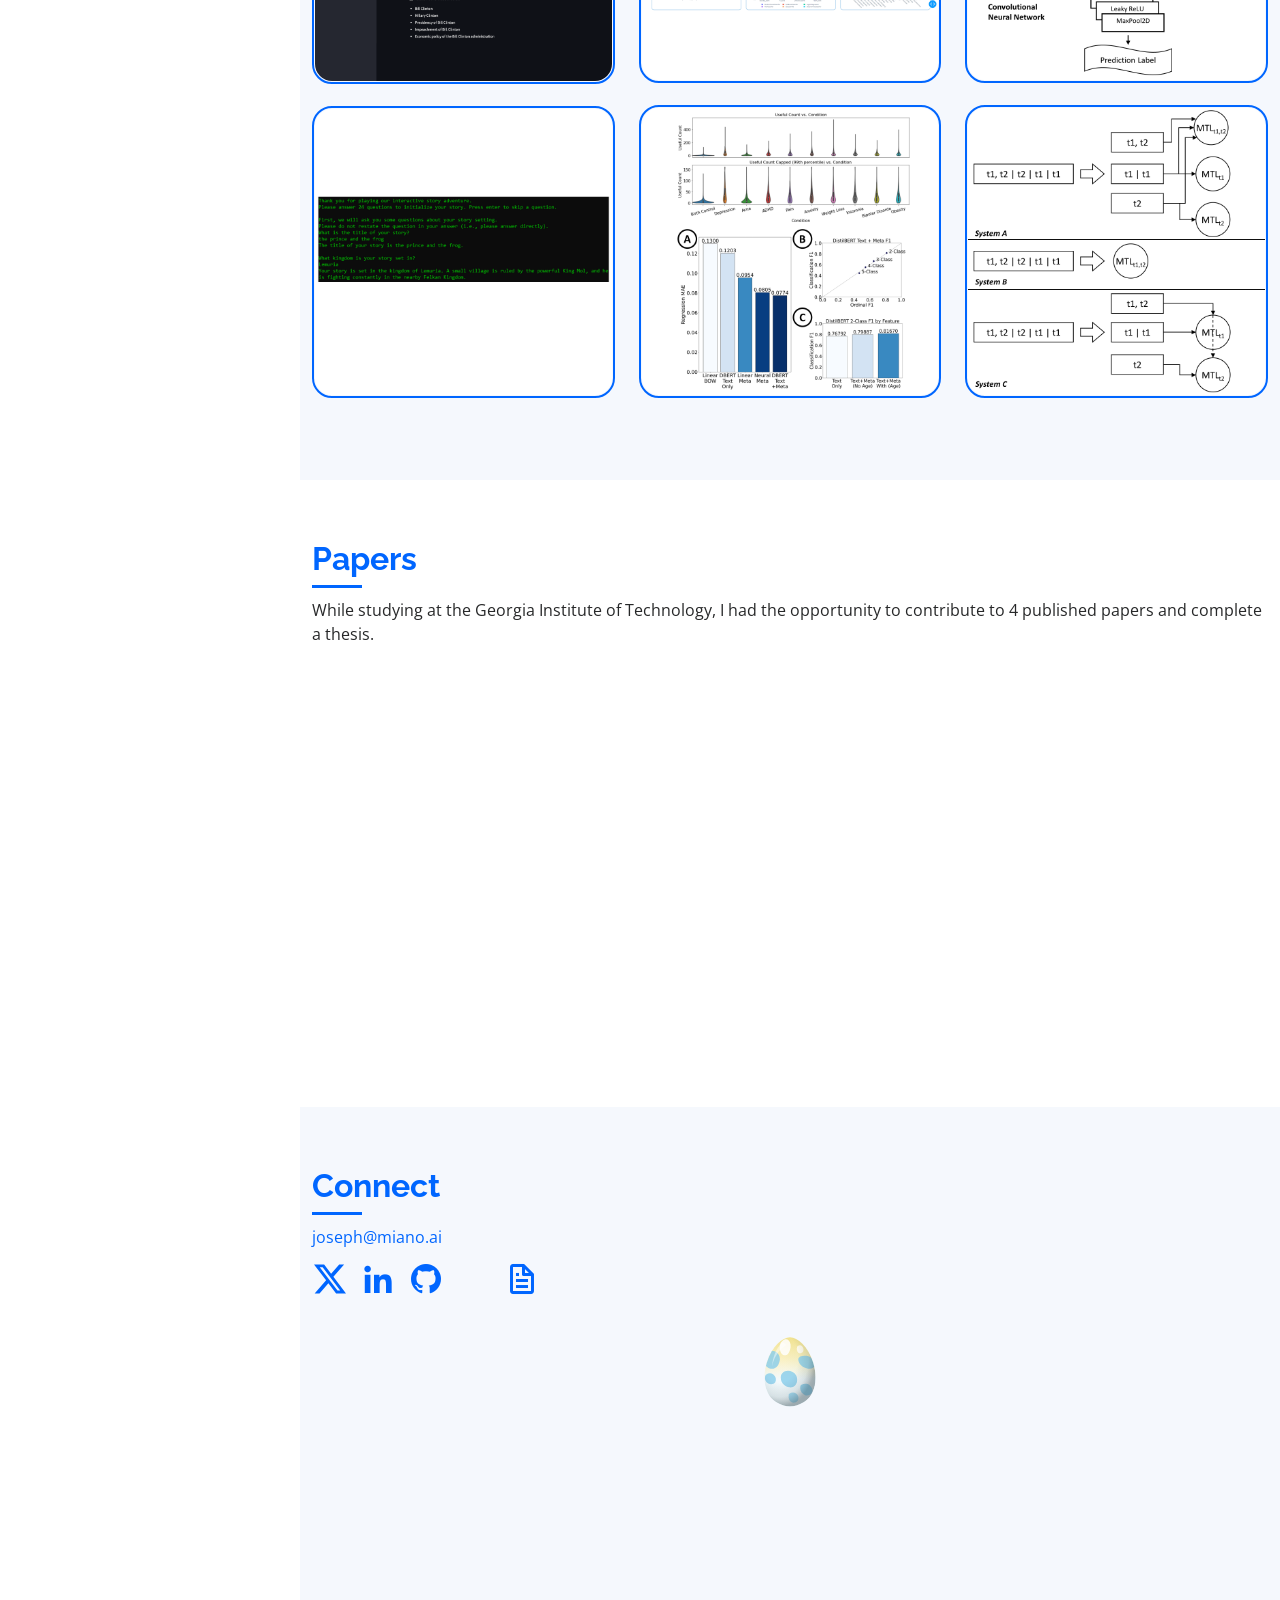
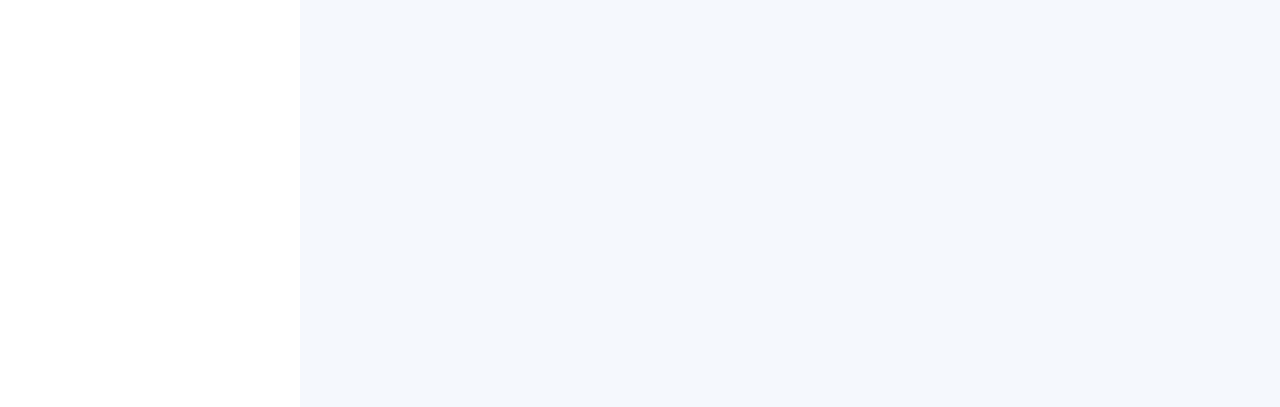
==== commit 0d3427a4: "Place X first in homepage social links" ====
--- a/index.html
+++ b/index.html
@@ -252,9 +252,9 @@
         <a href="#about" class="scrollto"><img src="assets/img/Joseph-Miano.jpeg" alt="Joseph Miano Portrait" class="img-fluid rounded-circle"></a>
         <div class="text-light profile-name"><a href="index.html">Joseph Miano</a></div>
         <div class="social-links mt-3 text-center">
+          <a href="https://x.com/joemianosf" class="x" target="_blank" rel="noopener noreferrer" aria-label="Joseph Miano on X"><svg class="social-icon" xmlns="http://www.w3.org/2000/svg" width="18" height="18" viewBox="0 0 16 16" fill="currentColor" aria-hidden="true" focusable="false"><path d="M12.6.75h2.454l-5.36 6.142L16 15.25h-4.937l-3.867-5.07-4.425 5.07H.316l5.733-6.57L0 .75h5.063l3.495 4.633L12.601.75Zm-.86 13.028h1.36L4.323 2.145H2.865z"/></svg></a>
           <a href="https://www.linkedin.com/in/joseph-miano" class="linkedin" target="_blank" rel="noopener noreferrer"><i class="bx bxl-linkedin"></i></a>
           <a href="https://github.com/jmiano" class="github" target="_blank" rel="noopener noreferrer"><i class="bx bxl-github"></i></a>
-          <a href="https://x.com/joemianosf" class="x" target="_blank" rel="noopener noreferrer" aria-label="Joseph Miano on X"><svg class="social-icon" xmlns="http://www.w3.org/2000/svg" width="18" height="18" viewBox="0 0 16 16" fill="currentColor" aria-hidden="true" focusable="false"><path d="M12.6.75h2.454l-5.36 6.142L16 15.25h-4.937l-3.867-5.07-4.425 5.07H.316l5.733-6.57L0 .75h5.063l3.495 4.633L12.601.75Zm-.86 13.028h1.36L4.323 2.145H2.865z"/></svg></a>
           <a href="https://scholar.google.com/citations?user=P4LGsnYAAAAJ&hl=en" class="google-scholar" target="_blank" rel="noopener noreferrer"><i class="ai ai-google-scholar"></i></a>
         </div>
       </div>
@@ -715,9 +715,9 @@
           <div style="display: inline-block;">
             <p style="margin-bottom: 0.75rem;"><a href="mailto:joseph@miano.ai">joseph@miano.ai</a></p>
             <div class="contact-social">
+              <a href="https://x.com/joemianosf" target="_blank" rel="noopener noreferrer" aria-label="Joseph Miano on X"><svg class="social-icon" xmlns="http://www.w3.org/2000/svg" width="36" height="36" viewBox="0 0 16 16" fill="currentColor" aria-hidden="true" focusable="false"><path d="M12.6.75h2.454l-5.36 6.142L16 15.25h-4.937l-3.867-5.07-4.425 5.07H.316l5.733-6.57L0 .75h5.063l3.495 4.633L12.601.75Zm-.86 13.028h1.36L4.323 2.145H2.865z"/></svg></a>
               <a href="https://www.linkedin.com/in/joseph-miano" target="_blank" rel="noopener noreferrer"><i class="bx bxl-linkedin"></i></a>
               <a href="https://github.com/jmiano" target="_blank" rel="noopener noreferrer"><i class="bx bxl-github"></i></a>
-              <a href="https://x.com/joemianosf" target="_blank" rel="noopener noreferrer" aria-label="Joseph Miano on X"><svg class="social-icon" xmlns="http://www.w3.org/2000/svg" width="36" height="36" viewBox="0 0 16 16" fill="currentColor" aria-hidden="true" focusable="false"><path d="M12.6.75h2.454l-5.36 6.142L16 15.25h-4.937l-3.867-5.07-4.425 5.07H.316l5.733-6.57L0 .75h5.063l3.495 4.633L12.601.75Zm-.86 13.028h1.36L4.323 2.145H2.865z"/></svg></a>
               <a href="https://scholar.google.com/citations?user=P4LGsnYAAAAJ&hl=en" target="_blank" rel="noopener noreferrer"><i class="ai ai-google-scholar"></i></a>
               <a href="https://drive.google.com/file/d/1sultIcIGRna8l24GAUB3ImBLXu-n86Bb/view?usp=sharing" target="_blank" rel="noopener noreferrer"><i class="bx bx-file"></i></a>
             </div>
